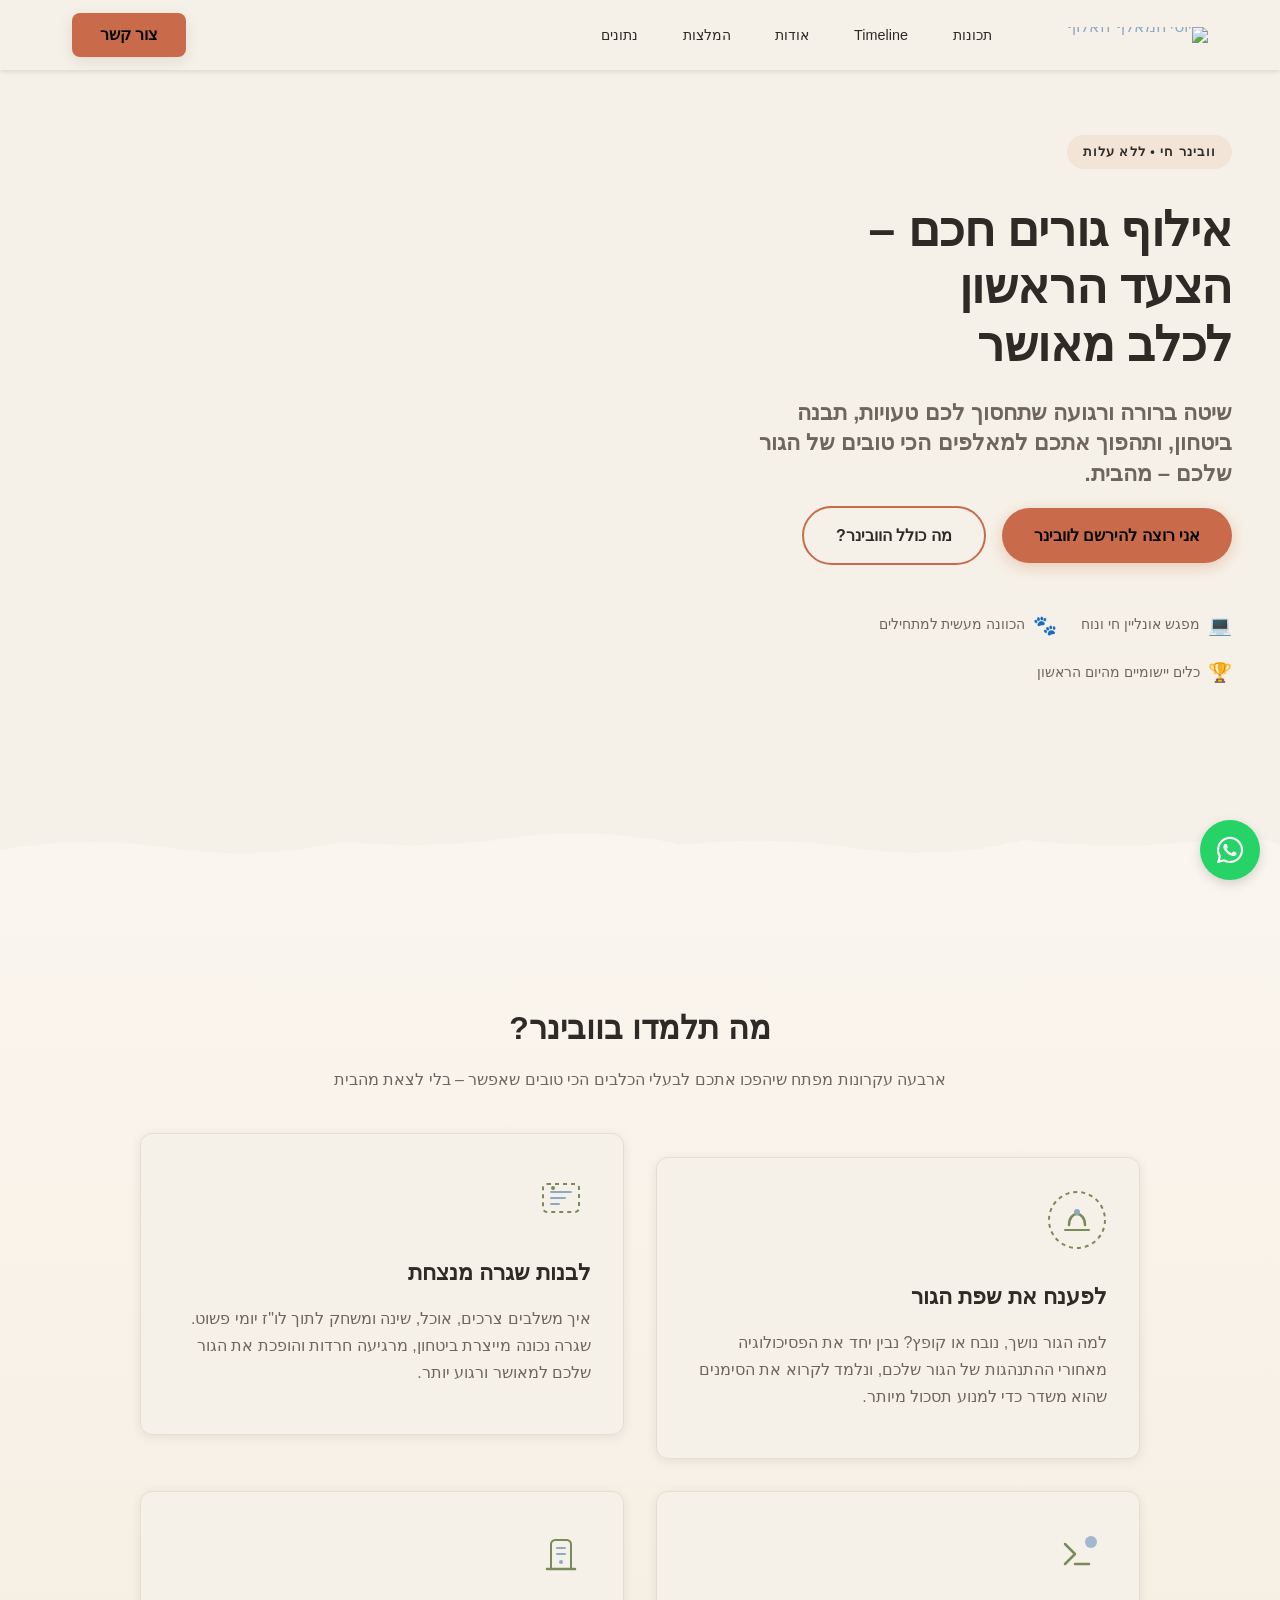
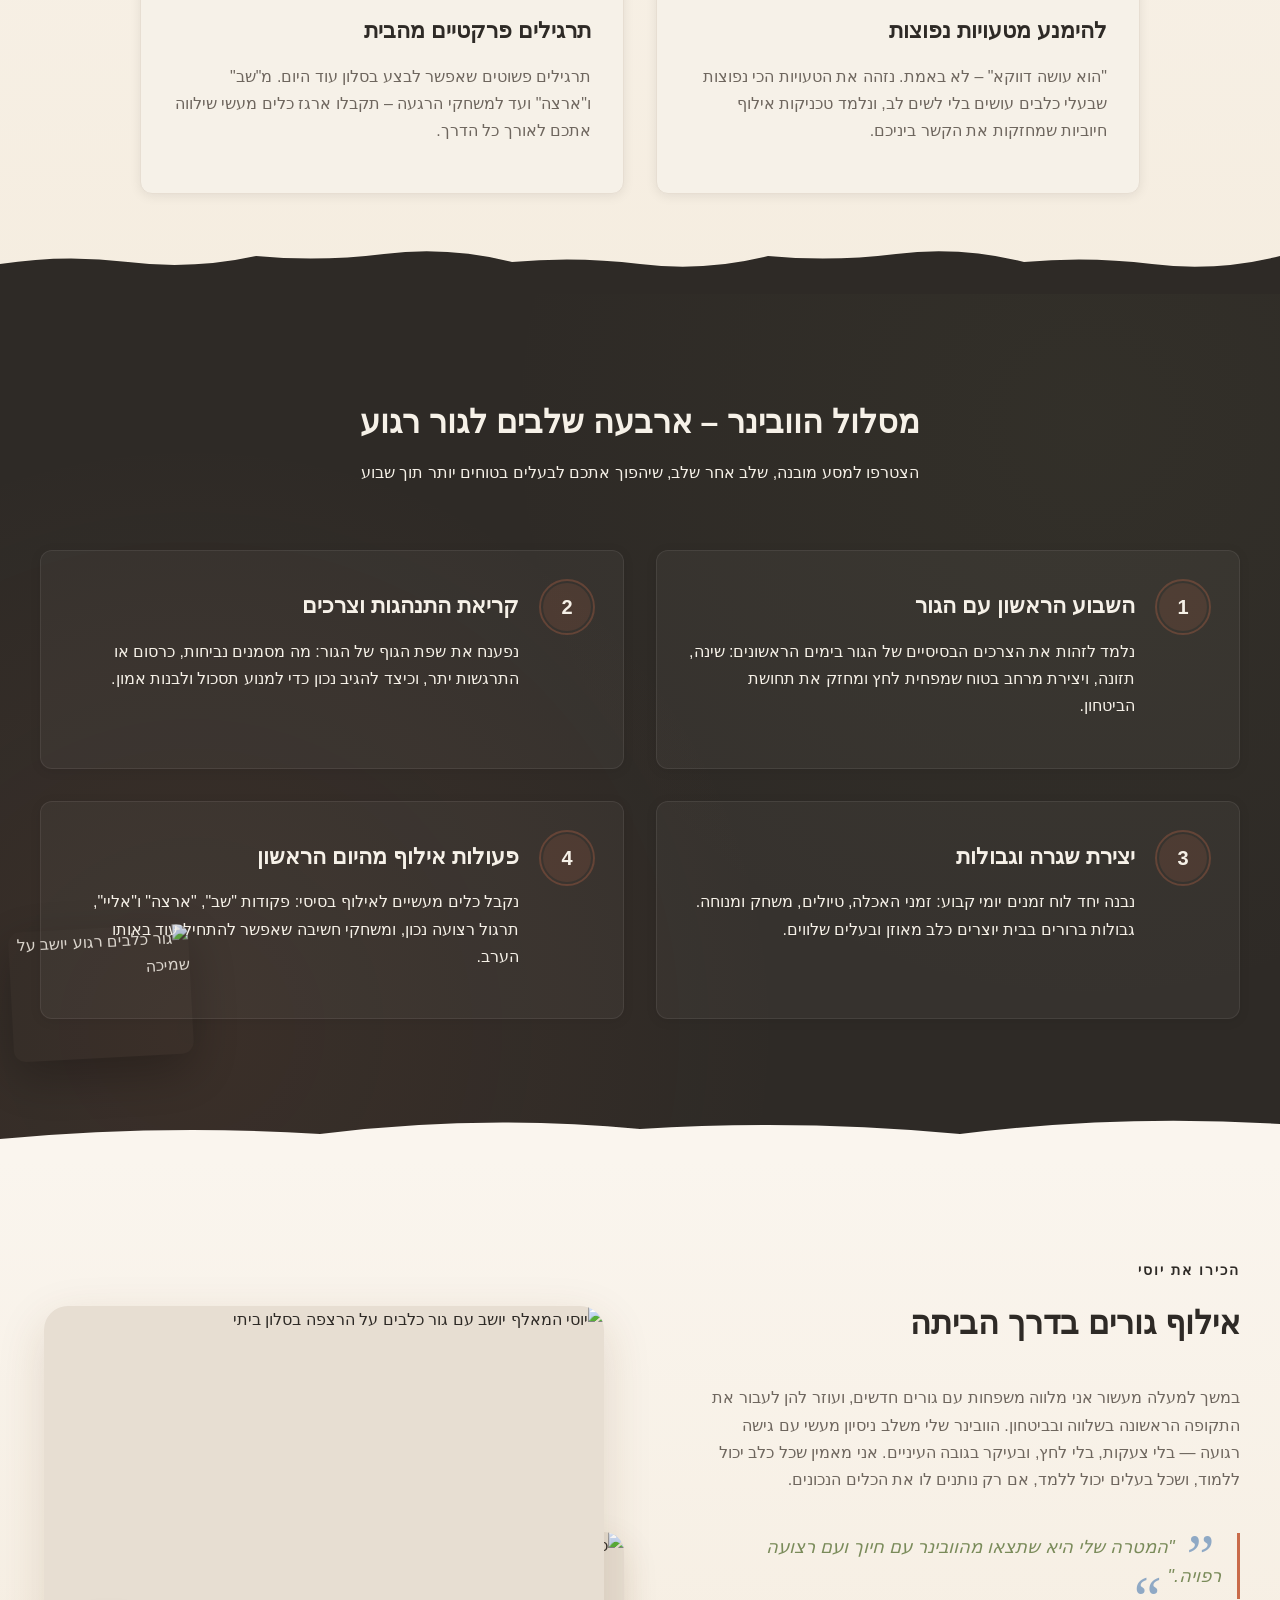
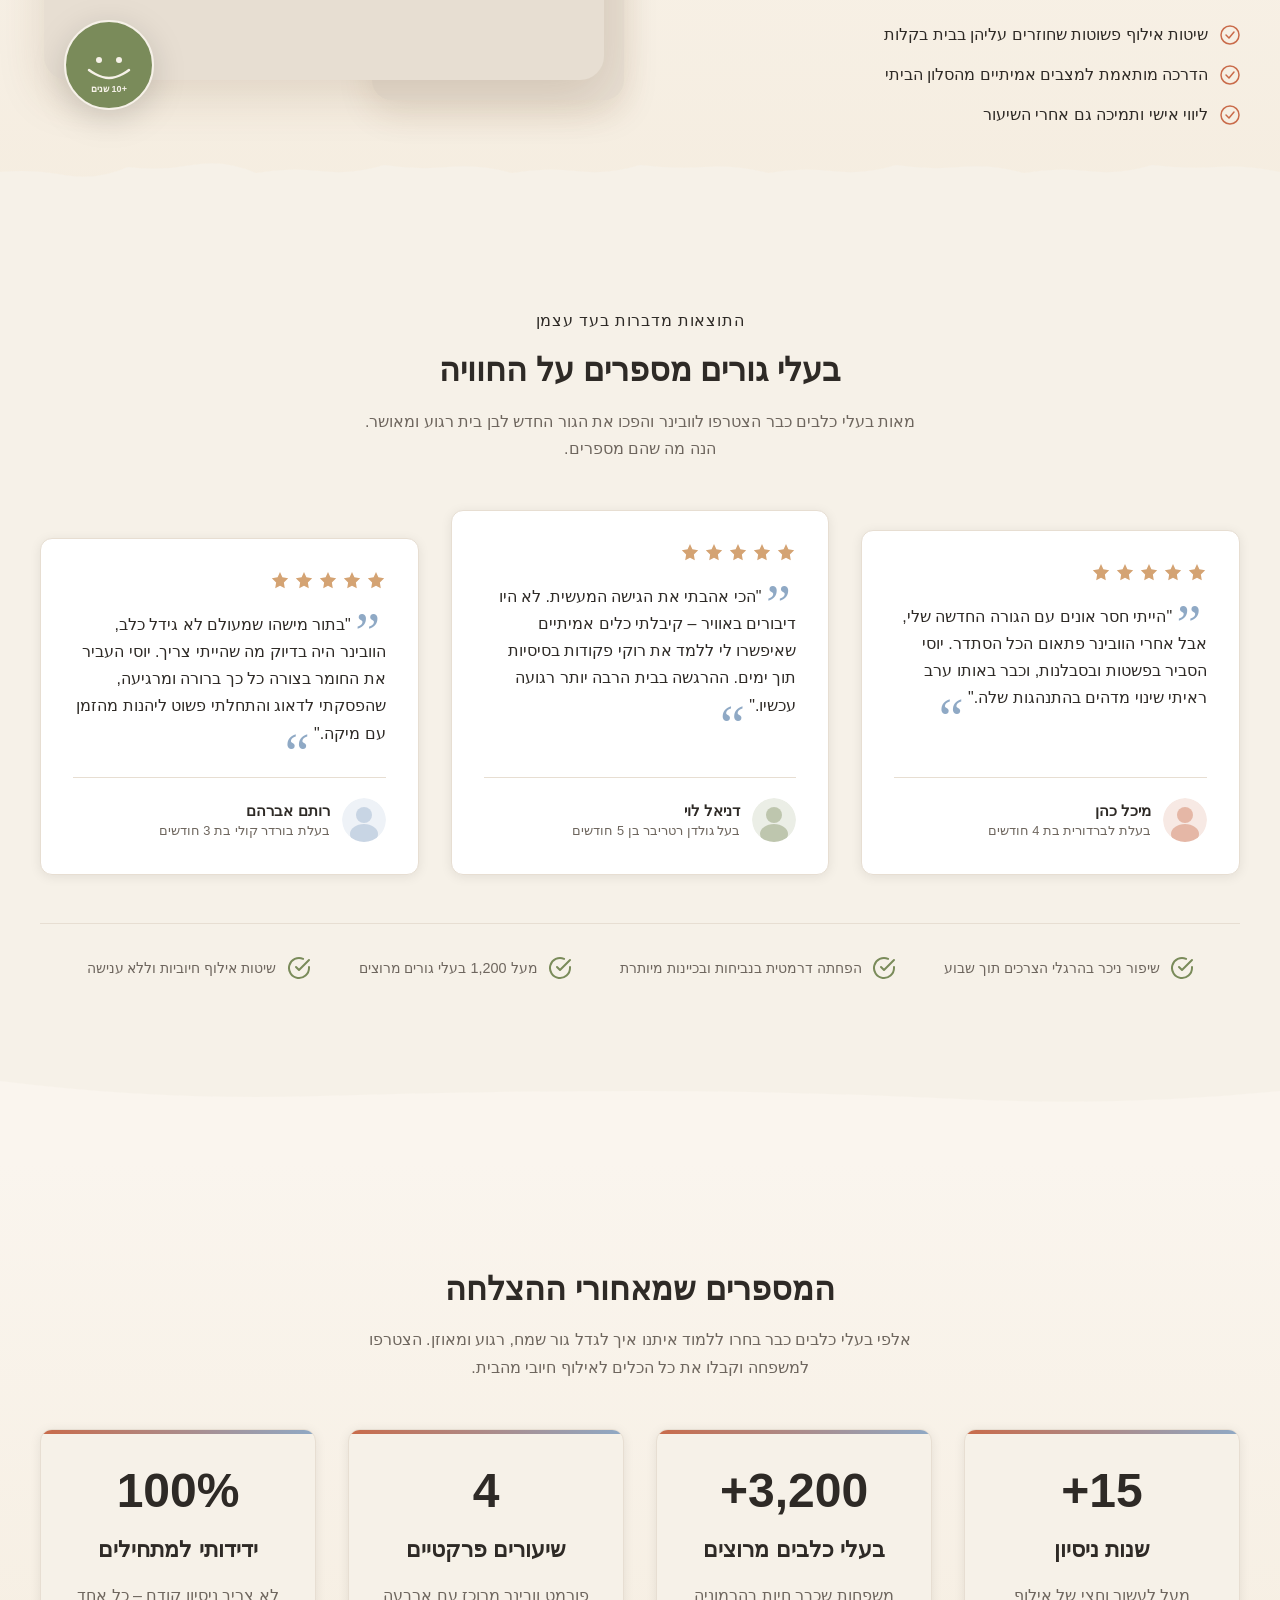
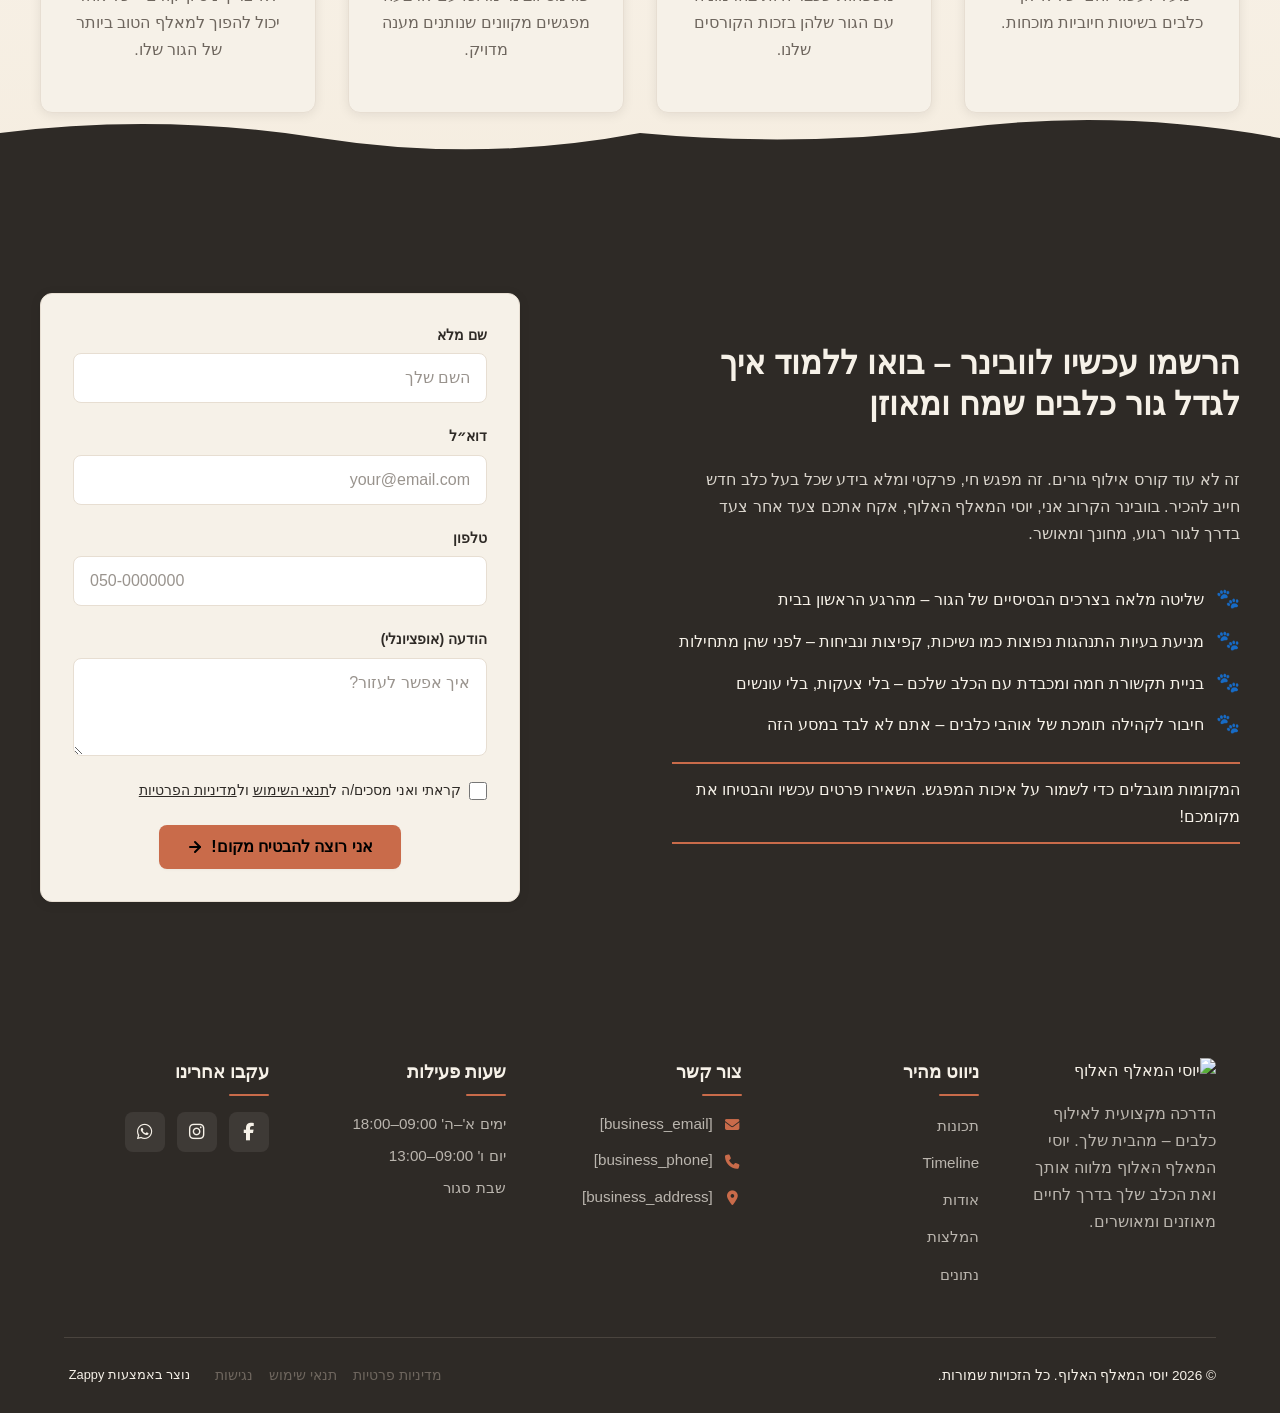
==== index.html @ 46dae502 "Initial website commit" ====
<!DOCTYPE html>
<html lang="he" dir="rtl">
<head>
    <meta charset="UTF-8">
    <meta name="viewport" content="width=device-width, initial-scale=1.0">
    <meta name="robots" content="index, follow">
    <title>אילוף גורים בשידור חי — יוסי המאלף האלוף</title>
    <meta name="description" content="הצטרפו לוובינר אילוף גורים מקוון עם יוסי המאלף האלוף ולמדו שיטות אילוף מעשיות, פתרונות להתנהגויות נפוצות ובניית תקשורת מנצחת עם הגור החדש שלכם. הירשמו עכשיו!">
    <meta name="keywords" content="אילוף גורים אונליין, קורס אילוף כלבים בשידור חי, וובינר אילוף גורים, לימוד אילוף כלבים מהבית, אילוף גורים מתחילים">
    
    <!-- Favicons -->
    <link rel="icon" type="image/x-icon" href="/assets/favicon.ico">
    <link rel="icon" type="image/png" sizes="16x16" href="/assets/favicon-16x16.png">
    <link rel="icon" type="image/png" sizes="32x32" href="/assets/favicon-32x32.png">
    <link rel="icon" type="image/png" sizes="48x48" href="/assets/favicon-48x48.png">
    <link rel="icon" type="image/png" sizes="192x192" href="/assets/favicon-192x192.png">
    <link rel="icon" type="image/png" sizes="512x512" href="/assets/favicon-512x512.png">
    <link rel="apple-touch-icon" href="/assets/apple-touch-icon.png">
    <!-- Zappy Analytics -->
<script>
(function() {
  'use strict';
  
  // Configuration
  var config = {
    websiteId: '85d614ec-9778-421d-ad8a-aecf2ba2b3a2',
    apiUrl: 'https://api.zappy5.com/api/analytics/track',
    sessionDuration: 30 * 60 * 1000, // 30 minutes
    visitorDuration: 30 * 24 * 60 * 60 * 1000, // 30 days
    trackPageViews: true,
    trackClicks: true,
    trackFormSubmissions: true
  };
  
  // Generate or retrieve persistent visitor ID (30 days)
  function getVisitorId() {
    var visitorKey = 'zappy_visitor_' + config.websiteId;
    var visitor = null;
    
    try {
      visitor = localStorage.getItem(visitorKey);
      if (visitor) {
        var visitorData = JSON.parse(visitor);
        var now = Date.now();
        
        // Check if visitor ID is still valid (30 days)
        if (now - visitorData.created < config.visitorDuration) {
          // Update last seen timestamp
          visitorData.lastSeen = now;
          localStorage.setItem(visitorKey, JSON.stringify(visitorData));
          return visitorData.id;
        }
      }
    } catch (e) {
      console.warn('Zappy Analytics: LocalStorage not available');
    }
    
    // Generate new visitor ID
    var newVisitorId = 'zv_' + Date.now() + '_' + Math.random().toString(36).substr(2, 9);
    
    try {
      localStorage.setItem(visitorKey, JSON.stringify({
        id: newVisitorId,
        created: Date.now(),
        lastSeen: Date.now()
      }));
    } catch (e) {
      // Continue without local storage
    }
    
    return newVisitorId;
  }
  
  // Generate or retrieve session ID (30 minutes)
  function getSessionId() {
    var sessionKey = 'zappy_session_' + config.websiteId;
    var session = null;
    
    try {
      session = sessionStorage.getItem(sessionKey);
      if (session) {
        var sessionData = JSON.parse(session);
        var now = Date.now();
        
        // Check if session is still valid
        if (now - sessionData.timestamp < config.sessionDuration) {
          // Update timestamp
          sessionData.timestamp = now;
          sessionStorage.setItem(sessionKey, JSON.stringify(sessionData));
          return sessionData.id;
        }
      }
    } catch (e) {
      console.warn('Zappy Analytics: SessionStorage not available');
    }
    
    // Generate new session ID
    var newSessionId = 'zs_' + Date.now() + '_' + Math.random().toString(36).substr(2, 9);
    
    try {
      sessionStorage.setItem(sessionKey, JSON.stringify({
        id: newSessionId,
        timestamp: Date.now()
      }));
    } catch (e) {
      // Continue without session storage
    }
    
    return newSessionId;
  }
  
  var visitorId = getVisitorId();
  var sessionId = getSessionId();
  
  // Track an event
  function trackEvent(eventType, data) {
    data = data || {};
    
    var eventData = {
      website_id: config.websiteId,
      event_type: eventType,
      page_path: window.location.pathname,
      referrer: document.referrer || 'direct',
      visitor_id: visitorId,
      session_id: sessionId,
      metadata: data
    };
    
    // Use sendBeacon if available (better for page unload events)
    if (navigator.sendBeacon) {
      var blob = new Blob([JSON.stringify(eventData)], { type: 'application/json' });
      navigator.sendBeacon(config.apiUrl, blob);
    } else {
      // Fallback to fetch
      fetch(config.apiUrl, {
        method: 'POST',
        headers: {
          'Content-Type': 'application/json'
        },
        body: JSON.stringify(eventData),
        keepalive: true
      }).catch(function(error) {
        console.warn('Zappy Analytics: Failed to track event', error);
      });
    }
  }
  
  // Track page view
  if (config.trackPageViews) {
    trackEvent('pageview', {
      title: document.title,
      url: window.location.href
    });
  }
  
  // Track clicks on important elements
  if (config.trackClicks) {
    document.addEventListener('click', function(e) {
      var target = e.target;
      
      // Track button clicks (counted as actions)
      if (target.tagName === 'BUTTON' || target.closest('button')) {
        var button = target.tagName === 'BUTTON' ? target : target.closest('button');
        var clickMeta = {
          element: 'button',
          text: button.textContent.trim().substring(0, 100),
          id: button.id || null,
          class: button.className || null
        };
        
        trackEvent('click', clickMeta);
      }
      
      // Track link clicks (navigation - not counted as actions)
      else if (target.tagName === 'A' || target.closest('a')) {
        var link = target.tagName === 'A' ? target : target.closest('a');
        var navMeta = {
          element: 'link',
          text: link.textContent.trim().substring(0, 100),
          href: link.href,
          external: link.hostname !== window.location.hostname
        };
        
        trackEvent('navigation', navMeta);
      }
    }, true);
  }
  
  
  // Track form submissions
  if (config.trackFormSubmissions) {
    document.addEventListener('submit', function(e) {
      var form = e.target;
      
      trackEvent('form_submit', {
        form_id: form.id || null,
        form_name: form.name || null,
        form_action: form.action || null,
        form_method: form.method || 'GET'
      });
    }, true);
  }
  
  // Track time on page (send on page unload)
  var pageLoadTime = Date.now();
  
  window.addEventListener('beforeunload', function() {
    var timeOnPage = Math.floor((Date.now() - pageLoadTime) / 1000); // in seconds
    
    trackEvent('page_unload', {
      time_on_page: timeOnPage,
      page_path: window.location.pathname
    });
  });
  
  // Expose tracking function globally for custom events
  window.zappyAnalytics = {
    track: trackEvent,
    getVisitorId: function() { return visitorId; },
    getSessionId: function() { return sessionId; }
  };
  
})();
</script>
<!-- End Zappy Analytics -->
    <meta property="og:title" content="אילוף גורים בשידור חי — יוסי המאלף האלוף">
    <meta property="og:description" content="הצטרפו לוובינר אילוף גורים מקוון עם יוסי המאלף האלוף ולמדו שיטות אילוף מעשיות, פתרונות להתנהגויות נפוצות ובניית תקשורת מנצחת עם הגור החדש שלכם. הירשמו עכשיו!">
    <meta name="twitter:card" content="summary_large_image">
    <meta name="twitter:title" content="אילוף גורים בשידור חי — יוסי המאלף האלוף">
    <meta name="twitter:description" content="הצטרפו לוובינר אילוף גורים מקוון עם יוסי המאלף האלוף ולמדו שיטות אילוף מעשיות, פתרונות להתנהגויות נפוצות ובניית תקשורת מנצחת עם הגור החדש שלכם. הירשמו עכשיו!">
    <meta property="og:type" content="website">
  <meta property="og:locale" content="he_IL">
  
  
  
  
  
  <link rel="stylesheet" href="https://cdnjs.cloudflare.com/ajax/libs/font-awesome/6.4.0/css/all.min.css">
  <style>
    .skip-link { position: absolute; top: 0; left: 0; transform: translateY(-200%); padding: 12px 18px; background: var(--bg-dark, #1a1a1a); color: var(--text-light, #fff); font-weight: 600; border-radius: 0 0 8px 0; z-index: 10000; }
    .skip-link:focus { transform: none; outline: 2px solid var(--ring, #fff); outline-offset: 2px; }
    :focus-visible { outline: 2px solid var(--ring, currentColor); outline-offset: 3px; }
  </style>


  
    <!-- Favicons -->
    <link rel="icon" type="image/x-icon" href="/assets/favicon.ico">
    <link rel="icon" type="image/png" sizes="16x16" href="/assets/favicon-16x16.png">
    <link rel="icon" type="image/png" sizes="32x32" href="/assets/favicon-32x32.png">
    <link rel="icon" type="image/png" sizes="48x48" href="/assets/favicon-48x48.png">
    <link rel="icon" type="image/png" sizes="192x192" href="/assets/favicon-192x192.png">
    <link rel="icon" type="image/png" sizes="512x512" href="/assets/favicon-512x512.png">
    <link rel="apple-touch-icon" href="/assets/apple-touch-icon.png">
    <!-- Cookie Consent -->
    <link rel="stylesheet" href="https://cdn.jsdelivr.net/npm/vanilla-cookieconsent@3/dist/cookieconsent.css">
    <script src="https://cdn.jsdelivr.net/npm/vanilla-cookieconsent@3/dist/cookieconsent.umd.js"></script>
    <!-- Mickidum Accessibility Toolbar -->
    <script src="https://cdn.jsdelivr.net/gh/mickidum/acc_toolbar/acctoolbar/acctoolbar.min.js"></script>
    <link rel="stylesheet" href="/styles.css">
    <script>window.ZAPPY_WEBSITE_ID = "85d614ec-9778-421d-ad8a-aecf2ba2b3a2"; window.ZAPPY_API_BASE = "https://api.zappy5.com";</script>

    <style id="zappy-dropdown-submenu-styles">
      /* ========== DESKTOP DROPDOWN SUBMENU STYLES ========== */
      /* Base styles for dropdown submenus - parent must be positioned */
      .nav-menu li:has(.sub-menu), nav li:has(.sub-menu), .navbar li:has(.sub-menu), #navMenu li:has(.sub-menu) { position: relative; }
      /* Submenu base - hidden by default */
      .nav-menu .sub-menu, nav .sub-menu, .navbar .sub-menu, #navMenu .sub-menu { display: block !important; position: absolute !important; top: 100%; left: 0; min-width: 220px; background: white; border-radius: 8px; box-shadow: 0 8px 25px rgba(0,0,0,0.15); padding: 8px 0; opacity: 0; visibility: hidden; transform: translateY(10px); transition: all 0.3s ease; z-index: 1000; list-style: none; pointer-events: none; }
      /* CRITICAL: Desktop hover styles to show dropdown */
      .nav-menu li:hover > .sub-menu, nav li:hover > .sub-menu, .navbar li:hover > .sub-menu, #navMenu li:hover > .sub-menu { opacity: 1 !important; visibility: visible !important; transform: translateY(0) !important; pointer-events: auto !important; }
      /* Submenu item styling */
      .sub-menu li { list-style: none; margin: 0; padding: 0; }
      .sub-menu a { display: block !important; padding: 10px 16px !important; color: var(--text-dark, #333) !important; font-weight: 500; text-decoration: none; white-space: nowrap; transition: background-color 0.2s; }
      .sub-menu .zappy-nav-child > a { padding-left: 28px !important; font-size: 0.9em !important; opacity: 0.85 !important; }
      [dir="rtl"] .sub-menu .zappy-nav-child > a, html[lang="he"] .sub-menu .zappy-nav-child > a, html[lang="ar"] .sub-menu .zappy-nav-child > a { padding-left: 10px !important; padding-right: 28px !important; }
      .sub-menu .zappy-nav-parent > a { font-weight: 600 !important; }
      .sub-menu a:hover { background-color: #f5f5f5; }
      /* RTL (Hebrew/Arabic) dropdown positioning */
      [dir="rtl"] .nav-menu .sub-menu, [dir="rtl"] nav .sub-menu, [dir="rtl"] .navbar .sub-menu, html[lang="he"] .nav-menu .sub-menu, html[lang="he"] nav .sub-menu, html[lang="he"] .navbar .sub-menu, html[lang="ar"] .nav-menu .sub-menu, html[lang="ar"] nav .sub-menu, html[lang="ar"] .navbar .sub-menu { left: auto !important; right: 0 !important; }
      /* Hide empty dropdown menus (exclude catalog sub-menus that use <a> children instead of <li>) */
      .sub-menu:empty, .sub-menu:not(:has(li:not(.zappy-hidden-menu-item))):not(:has(> a)), .sub-menu:not(:has(li)):not(:has(> a)) { display: none !important; opacity: 0 !important; visibility: hidden !important; pointer-events: none !important; }
      /* Desktop: show submenu on Menu Group hover */
      li:has(.menu-group-title):hover > .sub-menu { opacity: 1 !important; visibility: visible !important; transform: translateY(0) !important; pointer-events: auto !important; }
      /* Menu Group title styling */
      .nav-menu > li > .menu-group-title, #navMenu > li > .menu-group-title { display: inline-block; padding: 0.5rem 1rem; cursor: default; user-select: none; }
      
      /* ========== MOBILE SUBMENU STYLES ========== */
      @media (max-width: 768px) {
        .nav-menu .sub-menu, nav .sub-menu, .navbar .sub-menu, #navMenu .sub-menu { position: static !important; transform: none !important; box-shadow: none !important; background: transparent !important; max-height: 0; overflow: hidden; opacity: 0; visibility: hidden; transition: max-height 0.3s ease, opacity 0.3s ease; padding: 0 !important; border-radius: 0 !important; }
        .navbar .sub-menu.mobile-expanded, .nav-menu .sub-menu.mobile-expanded, #navMenu .sub-menu.mobile-expanded { max-height: none !important; overflow-y: visible !important; opacity: 1 !important; visibility: visible !important; padding: 8px 0 8px 16px !important; }
        [dir="rtl"] .sub-menu.mobile-expanded, html[lang="he"] .sub-menu.mobile-expanded { padding: 8px 16px 8px 0 !important; }
        /* Disable hover behavior on mobile */
        .nav-menu li:hover > .sub-menu, nav li:hover > .sub-menu, .navbar li:hover > .sub-menu, #navMenu li:hover > .sub-menu { opacity: 0; visibility: hidden; pointer-events: none; }
        .nav-menu li > .sub-menu.mobile-expanded, nav li > .sub-menu.mobile-expanded, .navbar li > .sub-menu.mobile-expanded, #navMenu li > .sub-menu.mobile-expanded { opacity: 1 !important; visibility: visible !important; pointer-events: auto !important; }
        .nav-menu li:has(.sub-menu), nav li:has(.sub-menu), .navbar li:has(.sub-menu), #navMenu li:has(.sub-menu) { display: flex !important; flex-wrap: wrap !important; align-items: center !important; position: relative !important; min-height: 44px !important; }
        .nav-menu li:has(.sub-menu) > a, nav li:has(.sub-menu) > a, .navbar li:has(.sub-menu) > a, #navMenu li:has(.sub-menu) > a { flex: 1 !important; min-width: 0 !important; }
        .nav-menu li:has(.sub-menu) > .menu-group-title, nav li:has(.sub-menu) > .menu-group-title, .navbar li:has(.sub-menu) > .menu-group-title, #navMenu li:has(.sub-menu) > .menu-group-title { flex: 1 !important; min-width: 0 !important; padding: 0 !important; line-height: inherit !important; }
        .nav-menu li:has(.sub-menu) > .sub-menu, nav li:has(.sub-menu) > .sub-menu, .navbar li:has(.sub-menu) > .sub-menu, #navMenu li:has(.sub-menu) > .sub-menu { flex-basis: 100% !important; width: 100% !important; }
        .nav-menu li:has(.sub-menu) > a [class*="chevron"], .nav-menu li:has(.sub-menu) > a [class*="arrow"], .nav-menu li:has(.sub-menu) > a .fa-chevron-down, .nav-menu li:has(.sub-menu) > a .fa-angle-down, nav li:has(.sub-menu) > a [class*="chevron"], nav li:has(.sub-menu) > a [class*="arrow"], #navMenu li:has(.sub-menu) > a [class*="chevron"], #navMenu li:has(.sub-menu) > a [class*="arrow"] { display: none !important; visibility: hidden !important; }
        .mobile-submenu-toggle { display: flex !important; align-items: center !important; justify-content: center !important; width: 44px !important; height: auto !important; background: transparent !important; border: none !important; cursor: pointer !important; color: var(--text-dark) !important; position: static !important; flex-shrink: 0 !important; align-self: stretch !important; z-index: 2 !important; padding: 0 !important; margin: 0 !important; }
        .mobile-submenu-toggle::after { content: '' !important; width: 0 !important; height: 0 !important; border-left: 6px solid transparent !important; border-right: 6px solid transparent !important; border-top: 7px solid currentColor !important; transition: transform 0.3s ease !important; }
        .mobile-submenu-toggle.expanded::after { transform: rotate(180deg) !important; }
        .sub-menu a { padding: 10px 0 !important; display: block !important; color: var(--text-dark) !important; white-space: normal !important; }
        .sub-menu .zappy-nav-child > a { padding-left: 28px !important; font-size: 0.9em !important; opacity: 0.85 !important; }
        [dir="rtl"] .sub-menu .zappy-nav-child > a, html[lang="he"] .sub-menu .zappy-nav-child > a, html[lang="ar"] .sub-menu .zappy-nav-child > a { padding-left: 0 !important; padding-right: 28px !important; }
        .sub-menu .zappy-nav-parent > a { font-weight: 600 !important; }
        .nav-menu.active, #navMenu.active { max-width: 100vw !important; overflow-x: hidden !important; box-sizing: border-box !important; }
        .navbar .sub-menu li a, nav.navbar .sub-menu li a, .zappy-products-dropdown .sub-menu a { color: var(--text-dark) !important; }
      }
      @media (min-width: 769px) { .mobile-submenu-toggle { display: none !important; } }
    </style>

    <style id="zappy-widget-visibility">
      html[dir="rtl"] .whatsapp-float { right: 20px !important; left: auto !important; }
      html[dir="ltr"] .whatsapp-float, html:not([dir]) .whatsapp-float { left: 20px !important; right: auto !important; }
      html[dir="rtl"] #mic-access-tool-general-button, html[dir="rtl"] .mic-access-tool-general-button,
      html[dir="rtl"] #mic-init-access-tool .mic-access-tool-general-button,
      html[dir="rtl"] #mic-init-access-tool #mic-access-tool-general-button,
      html[dir="rtl"] ._access-icon { left: 20px !important; right: auto !important; }
      html[dir="ltr"] #mic-access-tool-general-button, html[dir="ltr"] .mic-access-tool-general-button,
      html[dir="ltr"] #mic-init-access-tool .mic-access-tool-general-button,
      html[dir="ltr"] #mic-init-access-tool #mic-access-tool-general-button,
      html[dir="ltr"] ._access-icon,
      html:not([dir]) #mic-access-tool-general-button, html:not([dir]) .mic-access-tool-general-button,
      html:not([dir]) #mic-init-access-tool .mic-access-tool-general-button,
      html:not([dir]) #mic-init-access-tool #mic-access-tool-general-button,
      html:not([dir]) ._access-icon { right: 20px !important; left: auto !important; }
      @media (max-width: 768px) { .whatsapp-float { display: flex !important; } }
      @media (min-width: 769px) { .whatsapp-float { display: flex !important; } }
      @media (max-width: 768px) {
        #mic-access-tool-general-button, .mic-access-tool-general-button,
        #mic-init-access-tool .mic-access-tool-general-button, #mic-init-access-tool #mic-access-tool-general-button,
        ._access-icon { display: flex !important; visibility: visible !important; opacity: 1 !important; pointer-events: auto !important; }
        #mic-access-tool-box.opened-mic-access-tool, .mic-access-tool-box.opened-mic-access-tool,
        #mic-init-access-tool #mic-access-tool-box.opened-mic-access-tool {
          visibility: visible !important; opacity: 1 !important; pointer-events: auto !important;
        }
      }
      @media (min-width: 769px) {
        #mic-access-tool-general-button, .mic-access-tool-general-button,
        #mic-init-access-tool .mic-access-tool-general-button, #mic-init-access-tool #mic-access-tool-general-button,
        ._access-icon { display: flex !important; visibility: visible !important; opacity: 1 !important; pointer-events: auto !important; }
        #mic-access-tool-box.opened-mic-access-tool, .mic-access-tool-box.opened-mic-access-tool,
        #mic-init-access-tool #mic-access-tool-box.opened-mic-access-tool {
          visibility: visible !important; opacity: 1 !important; pointer-events: auto !important;
        }
      }
    </style>
</head>
<body>
<a class="skip-link" href="#main">דלג לתוכן הראשי</a>
  <nav class="navbar" dir="rtl">
  <button class="mobile-toggle" id="mobileToggle" aria-label="Menu">
    <svg class="hamburger-icon" width="24" height="24" viewBox="0 0 24 24" fill="none">
      <path d="M3 12h18M3 6h18M3 18h18" stroke="currentColor" stroke-width="2" stroke-linecap="round"/>
    </svg>
    <svg class="close-icon" width="24" height="24" viewBox="0 0 24 24" fill="none" style="display: none;">
      <path d="M18 6L6 18M6 6l12 12" stroke="currentColor" stroke-width="2" stroke-linecap="round"/>
    </svg>
  </button>
  
  <button class="phone-header-btn" data-phone="[business_phone]" aria-label="Call">
    <svg width="20" height="20" viewBox="0 0 24 24" fill="currentColor">
      <path d="M22 16.92v3a2 2 0 0 1-2.18 2 19.79 19.79 0 0 1-8.63-3.07 19.5 19.5 0 0 1-6-6 19.79 19.79 0 0 1-3.07-8.67A2 2 0 0 1 4.11 2h3a2 2 0 0 1 2 1.72 12.84 12.84 0 0 0 .7 2.81 2 2 0 0 1-.45 2.11L8.09 9.91a16 16 0 0 0 6 6l1.27-1.27a2 2 0 0 1 2.11-.45 12.84 12.84 0 0 0 2.81.7A2 2 0 0 1 22 16.92z"/>
    </svg>
  </button>

  <div class="nav-container">
    <div class="nav-right-group"><div class="nav-brand">
      <a href="/" class="logo-link"><img class="logo" src="/assets/site-----image-1.webp" alt="יוסי המאלף האלוף"></a>
    </div><ul class="nav-menu" id="navMenu"><li><a href="#features">תכונות</a></li><li><a href="#timeline">Timeline</a></li><li><a href="#about">אודות</a></li><li><a href="#testimonials">המלצות</a></li><li><a href="#stats">נתונים</a></li><li class="mobile-contact-link nav-cta-mobile-item"><a href="#contact" class="nav-cta-btn">צור קשר</a></li></ul></div>
    
    
    
    <div class="nav-cta-container">
      <a href="#contact" class="nav-cta-btn">צור קשר</a>
    </div>
  </div>
</nav>
<script>

// Navbar Mobile Menu Toggle and Contrast Fix
(function() {
  // Use 'load' event instead of 'DOMContentLoaded' to ensure we run AFTER all other scripts
  window.addEventListener('load', function() {
    
    // FIX MOBILE BUTTON CONTRAST
    // Detect navbar background color and apply contrasting color to mobile buttons
    const navbar = document.querySelector('.navbar, nav, header');
    if (!navbar) {
      console.log('[Navbar] Navbar element not found');
      return;
    }
    
    // DECLARE VARIABLES EARLY to avoid Temporal Dead Zone errors
    // These are used in multiple places below
    let mobileToggle = document.getElementById('mobileToggle') ||
                       document.querySelector('.mobile-toggle') ||
                       document.querySelector('.hamburger') ||
                       document.querySelector('.hamburger-menu') ||
                       document.querySelector('.menu-toggle') ||
                       document.querySelector('.burger-menu') ||
                       document.querySelector('[aria-label="Menu"]') ||
                       document.querySelector('[aria-label="תפריט"]');
    
    const phoneBtn = document.querySelector('.phone-header-btn');
    
    const computedStyle = window.getComputedStyle(navbar);
    let bgColor = computedStyle.backgroundColor;
    
    console.log('[Navbar] Initial navbar background:', bgColor);
    
    // Check if background is transparent or rgba with 0 alpha
    const isTransparent = bgColor === 'transparent' || 
                         bgColor === 'rgba(0, 0, 0, 0)' ||
                         (bgColor.startsWith('rgba') && bgColor.includes(', 0)'));
    
    if (isTransparent) {
      // Check for background-image or gradient
      const bgImage = computedStyle.backgroundImage;
      if (bgImage && bgImage !== 'none') {
        console.log('[Navbar] Navbar has background image/gradient, using dark text');
        bgColor = 'rgb(240, 240, 240)'; // Assume light background
      } else {
        // Transparent navbar - check body background
        const bodyBg = window.getComputedStyle(document.body).backgroundColor;
        console.log('[Navbar] Navbar transparent, using body background:', bodyBg);
        bgColor = bodyBg;
      }
    }
    
    // Calculate luminance to determine if background is light or dark
    const rgb = bgColor.match(/\d+/g);
    if (rgb && rgb.length >= 3) {
      const r = parseInt(rgb[0]);
      const g = parseInt(rgb[1]);
      const b = parseInt(rgb[2]);
      const luminance = (0.299 * r + 0.587 * g + 0.114 * b) / 255;
      
      // Mobile button colors are set by Claude's AI-generated CSS (same as .nav-menu a)
      // No dynamic color overrides needed - colors come from the generated navbar CSS
      console.log('[Navbar] Mobile button colors preserved from Claude CSS (luminance:', luminance.toFixed(2) + ')');
      
      // FIX ICON SIZES - Ensure SVGs are properly sized and visible
      // INJECT CRITICAL CSS TO OVERRIDE ANY CONFLICTING RULES
      const criticalCSS = document.createElement('style');
      criticalCSS.id = 'zappy-mobile-nav-fix';
      const htmlLang = document.documentElement.lang || 'en';
      const htmlDir = document.documentElement.dir || 'ltr';
      // Check both dir attribute AND lang for RTL detection
      // dir="rtl" is the most reliable indicator
      const isRTL = htmlDir === 'rtl' || htmlLang === 'he' || htmlLang === 'ar';
      
      criticalCSS.textContent = `
        /* Hide mobile buttons on desktop, show only on mobile */
        @media (min-width: 769px) {
          .mobile-toggle,
          .phone-header-btn {
            display: none !important;
          }
        }
        
        /* Show and position mobile buttons correctly on mobile */
        @media (max-width: 768px) {
          .navbar,
          nav.navbar {
            min-height: 70px !important;
          }

          .mobile-toggle,
          .phone-header-btn {
            position: absolute !important;
            top: 0 !important;
            bottom: 0 !important;
            margin-top: auto !important;
            margin-bottom: auto !important;
            transform: none !important;
            z-index: 1001 !important;
            display: flex !important;
            align-items: center !important;
            justify-content: center !important;
            width: 36px !important;
            height: 36px !important;
            border-radius: 50% !important;
            border: none !important;
            cursor: pointer !important;
            padding: 6px !important;
            background: none !important;
            color: var(--nav-text, var(--text-dark)) !important;
            touch-action: manipulation !important;
            -webkit-tap-highlight-color: transparent !important;
          }

          html[data-zappy-site-type="ecommerce"] .phone-header-btn,
          body[data-zappy-site-type="ecommerce"] .phone-header-btn,
          html[data-zappy-site-type="ecommerce"] header .phone-header-btn,
          html[data-zappy-site-type="ecommerce"] nav .phone-header-btn {
            display: none !important;
            visibility: hidden !important;
            width: 0 !important;
            height: 0 !important;
            min-width: 0 !important;
            overflow: hidden !important;
          }
          
          /* LTR positioning (default): hamburger LEFT, phone RIGHT */
          html:not([dir="rtl"]):not([lang="he"]):not([lang="ar"]) .mobile-toggle,
          html[dir="ltr"] .mobile-toggle {
            left: 12px !important;
            right: auto !important;
          }
          html:not([dir="rtl"]):not([lang="he"]):not([lang="ar"]) .phone-header-btn,
          html[dir="ltr"] .phone-header-btn {
            right: 12px !important;
            left: auto !important;
          }
          
          /* RTL positioning: hamburger RIGHT, phone LEFT */
          html[dir="rtl"] .mobile-toggle,
          html[lang="he"] .mobile-toggle,
          html[lang="ar"] .mobile-toggle {
            right: 12px !important;
            left: auto !important;
          }
          html[dir="rtl"] .phone-header-btn,
          html[lang="he"] .phone-header-btn,
          html[lang="ar"] .phone-header-btn {
            left: 12px !important;
            right: auto !important;
          }
          
          /* CRITICAL: Ensure nav-container has min-height on mobile */
          /* All children are positioned absolutely/fixed on mobile, so height:auto collapses to 0 */
          .nav-container {
            min-height: 70px !important;
            position: relative !important;
          }
          
          /* Ensure SVG icons are properly sized and inherit color */
          .mobile-toggle svg,
          .phone-header-btn svg {
            width: 24px !important;
            height: 24px !important;
            /* Don't force display - let JavaScript control hamburger/close toggle */
          }
          
          /* Reset nav-cta-container on mobile - remove desktop box-shadow/padding */
          /* that creates a visible ghost box when CTA button is hidden */
          .nav-cta-container {
            box-shadow: none !important;
            padding: 0 !important;
          }
          
          /* Hide nav-cta-container entirely on mobile when there's no lang-switcher */
          /* (only the CTA button is inside, and it's hidden on mobile) */
          .nav-cta-container:not(:has(.lang-switcher)) {
            display: none !important;
          }
          
          /* CRITICAL: Prevent hero image fade gradient from bleeding over headline text */
          /* The .image-fade-gradient has bottom: -30px (extends below parent) */
          /* On mobile stacked layout, this overlaps the h1 text below the image */
          .hero-image-column {
            overflow: hidden !important;
          }
          .image-fade-gradient {
            bottom: 0 !important;
          }
          
          /* Hide desktop language switcher on mobile - hamburger menu handles it */
          /* High specificity to override stored CSS */
          .lang-switcher,
          .nav-cta-container .lang-switcher,
          .nav-container .lang-switcher,
          .navbar .lang-switcher,
          .navbar .nav-cta-container .lang-switcher {
            display: none !important;
          }
        }
      `;
      
      // Remove existing fix if present and inject new one
      const existing = document.getElementById('zappy-mobile-nav-fix');
      if (existing) existing.remove();
      document.head.appendChild(criticalCSS);
      
      console.log('[Navbar] Critical CSS injected for mobile nav positioning');
      
      // ONLY apply inline positioning styles on mobile viewport
      // On desktop, the CSS handles hiding these buttons with display: none
      // Inline styles were breaking desktop layout by overriding CSS
      const isMobileViewport = window.innerWidth <= 768;
      
      if (mobileToggle) {
        // Icon sizing applies to all viewports for consistency
        const hamburgerIcon = mobileToggle.querySelector('.hamburger-icon');
        const closeIcon = mobileToggle.querySelector('.close-icon');
        
        if (hamburgerIcon) {
          hamburgerIcon.style.setProperty('width', '24px', 'important');
          hamburgerIcon.style.setProperty('height', '24px', 'important');
          hamburgerIcon.style.setProperty('display', 'block', 'important'); // Show hamburger by default
        }
        if (closeIcon) {
          closeIcon.style.setProperty('width', '24px', 'important');
          closeIcon.style.setProperty('height', '24px', 'important');
          closeIcon.style.setProperty('display', 'none', 'important'); // Hide close icon by default
        }
        
        // ONLY set positioning inline styles on mobile
        if (isMobileViewport) {
          mobileToggle.style.setProperty('position', 'absolute', 'important');
          mobileToggle.style.setProperty('top', '0', 'important');
          mobileToggle.style.setProperty('bottom', '0', 'important');
          mobileToggle.style.setProperty('margin-top', 'auto', 'important');
          mobileToggle.style.setProperty('margin-bottom', 'auto', 'important');
          mobileToggle.style.setProperty('transform', 'none', 'important');
          mobileToggle.style.setProperty('z-index', '1001', 'important');
          
          // Clear any inline left/right so CSS can take over based on html[dir]
          mobileToggle.style.removeProperty('left');
          mobileToggle.style.removeProperty('right');
          
          console.log('[Navbar] Mobile toggle positioning applied (mobile viewport)');
        } else {
          // On desktop, clear any positioning styles to let CSS handle it
          mobileToggle.style.removeProperty('position');
          mobileToggle.style.removeProperty('top');
          mobileToggle.style.removeProperty('transform');
          mobileToggle.style.removeProperty('z-index');
          mobileToggle.style.removeProperty('left');
          mobileToggle.style.removeProperty('right');
          console.log('[Navbar] Desktop viewport - cleared mobile toggle inline positioning');
        }
      }
      
      if (phoneBtn) {
        // Icon sizing applies to all viewports
        const phoneIcon = phoneBtn.querySelector('svg');
        if (phoneIcon) {
          phoneIcon.style.width = '24px';
          phoneIcon.style.height = '24px';
          phoneIcon.setAttribute('width', '24');
          phoneIcon.setAttribute('height', '24');
        }
        
        // ONLY set positioning inline styles on mobile
        if (isMobileViewport) {
          phoneBtn.style.setProperty('position', 'absolute', 'important');
          phoneBtn.style.setProperty('top', '0', 'important');
          phoneBtn.style.setProperty('bottom', '0', 'important');
          phoneBtn.style.setProperty('margin-top', 'auto', 'important');
          phoneBtn.style.setProperty('margin-bottom', 'auto', 'important');
          phoneBtn.style.setProperty('transform', 'none', 'important');
          phoneBtn.style.setProperty('z-index', '1001', 'important');
          
          // Clear any inline left/right so CSS can take over based on html[dir]
          phoneBtn.style.removeProperty('left');
          phoneBtn.style.removeProperty('right');
          
          console.log('[Navbar] Phone button positioning applied (mobile viewport)');
        } else {
          // On desktop, clear any positioning styles to let CSS handle it
          phoneBtn.style.removeProperty('position');
          phoneBtn.style.removeProperty('top');
          phoneBtn.style.removeProperty('transform');
          phoneBtn.style.removeProperty('z-index');
          phoneBtn.style.removeProperty('left');
          phoneBtn.style.removeProperty('right');
          console.log('[Navbar] Desktop viewport - cleared phone button inline positioning');
        }
      }
    } else {
      console.log('[Navbar] Could not parse background color:', bgColor);
    }
    
    // MOBILE MENU TOGGLE
    // Re-query in case DOM changed (mobileToggle already declared at top of function)
    mobileToggle = document.getElementById('mobileToggle') ||
                   document.querySelector('.mobile-toggle') ||
                   document.querySelector('.hamburger') ||
                   document.querySelector('.hamburger-menu') ||
                   document.querySelector('.menu-toggle') ||
                   document.querySelector('.burger-menu') ||
                   document.querySelector('[aria-label="Menu"]') ||
                   document.querySelector('[aria-label="תפריט"]');
    
    // EXPANDED SEARCH: Find nav menu by ID or class
    const navMenu = document.getElementById('navMenu') ||
                  document.querySelector('.nav-menu') ||
                  document.querySelector('.nav-links') ||
                  document.querySelector('nav ul:not(.submenu)');
    
    if (!mobileToggle || !navMenu) {
      console.log('[Navbar] Mobile toggle or menu not found:', { toggle: !!mobileToggle, menu: !!navMenu });
      return;
    }
    
    // Ensure navMenu has ID for CSS targeting
    if (!navMenu.id) {
      navMenu.id = 'navMenu';
    }
    
    console.log('[Navbar] Initializing mobile menu...');
    
    // Remove any existing event listeners by cloning the button
    const newToggle = mobileToggle.cloneNode(true);
    mobileToggle.parentNode.replaceChild(newToggle, mobileToggle);
    
    // Toggle menu handler (shared by click and touchend)
    function handleToggle(e) {
      e.preventDefault();
      e.stopPropagation();
      
      const hamburgerIcon = newToggle.querySelector('.hamburger-icon');
      const closeIcon = newToggle.querySelector('.close-icon');
      const isActive = navMenu.classList.contains('active');
      
      if (isActive) {
        // Close menu
        navMenu.classList.remove('active');
        if (hamburgerIcon) hamburgerIcon.style.setProperty('display', 'block', 'important');
        if (closeIcon) closeIcon.style.setProperty('display', 'none', 'important');
        document.body.style.overflow = '';
        document.body.classList.remove('menu-open');
        console.log('[Navbar] Menu closed');
      } else {
        // Open menu
        navMenu.classList.add('active');
        if (hamburgerIcon) hamburgerIcon.style.setProperty('display', 'none', 'important');
        if (closeIcon) closeIcon.style.setProperty('display', 'block', 'important');
        document.body.style.overflow = 'hidden';
        document.body.classList.add('menu-open');
        console.log('[Navbar] Menu opened');
      }
    }
    
    // Use click for desktop/emulation and touchend as iOS Safari fallback.
    // Prevent double-fire with a timestamp guard.
    var lastToggleTime = 0;
    function guardedToggle(e) {
      var now = Date.now();
      if (now - lastToggleTime < 300) return;
      lastToggleTime = now;
      handleToggle(e);
    }
    
    newToggle.addEventListener('click', guardedToggle);
    newToggle.addEventListener('touchend', guardedToggle);

    // Close the full-screen overlay menu on Escape
    document.addEventListener('keydown', function(e) {
      if ((e.key === 'Escape' || e.key === 'Esc') && navMenu.classList.contains('active')) {
        const hamburgerIcon = newToggle.querySelector('.hamburger-icon');
        const closeIcon = newToggle.querySelector('.close-icon');
        navMenu.classList.remove('active');
        if (hamburgerIcon) hamburgerIcon.style.setProperty('display', 'block', 'important');
        if (closeIcon) closeIcon.style.setProperty('display', 'none', 'important');
        document.body.style.overflow = '';
        document.body.classList.remove('menu-open');
        console.log('[Navbar] Menu closed (Escape)');
      }
    });
    
    // Close menu when clicking nav links (but NOT dropdown toggles)
    const navLinks = navMenu.querySelectorAll('a');
    navLinks.forEach(function(link) {
      link.addEventListener('click', function() {
        // Don't close if it's a dropdown child (unless it's a real navigation link)
        if (this.getAttribute('href') === '#') return;
        
        const hamburgerIcon = newToggle.querySelector('.hamburger-icon');
        const closeIcon = newToggle.querySelector('.close-icon');
        
        navMenu.classList.remove('active');
        if (hamburgerIcon) hamburgerIcon.style.setProperty('display', 'block', 'important');
        if (closeIcon) closeIcon.style.setProperty('display', 'none', 'important');
        document.body.style.overflow = '';
        document.body.classList.remove('menu-open');
        console.log('[Navbar] Menu closed (link clicked)');
      });
    });
    
    // DROPDOWN MENU TOGGLE (for mobile and touch devices)
    var dropdownToggles = navMenu.querySelectorAll('.dropdown-toggle');
    dropdownToggles.forEach(function(toggle) {
      toggle.addEventListener('click', function(e) {
        e.preventDefault();
        e.stopPropagation();
        var parent = this.closest('.nav-dropdown');
        if (!parent) return;
        
        // Close other open dropdowns at the same level
        var siblings = parent.parentNode.querySelectorAll('.nav-dropdown.open');
        siblings.forEach(function(sib) {
          if (sib !== parent) sib.classList.remove('open');
        });
        
        parent.classList.toggle('open');
        console.log('[Navbar] Dropdown toggled:', parent.classList.contains('open') ? 'open' : 'closed');
      });
    });
    
    // Close dropdowns when clicking outside
    document.addEventListener('click', function(e) {
      if (!e.target.closest('.nav-dropdown')) {
        var openDropdowns = document.querySelectorAll('.nav-dropdown.open');
        openDropdowns.forEach(function(dd) { dd.classList.remove('open'); });
      }
    });
    
    console.log('[Navbar] Dropdown handlers initialized for ' + dropdownToggles.length + ' dropdowns');
    
    // Phone button functionality (phoneBtn already declared at top of function)
    if (phoneBtn) {
      phoneBtn.addEventListener('click', function() {
        // Get phone number from placeholder in page or use default
        const phoneLinks = document.querySelectorAll('a[href^="tel:"]');
        const phoneNumber = phoneLinks.length > 0 
          ? phoneLinks[0].getAttribute('href').replace('tel:', '')
          : '[business_phone]';
        
        window.location.href = 'tel:' + phoneNumber;
        console.log('[Navbar] Phone button clicked');
      });
    }
    
    console.log('[Navbar] Mobile menu initialized successfully');
    
    // WhatsApp button visibility is now controlled via CSS (siteSettings).
    // No JS-based desktop hiding — the button is visible on both mobile and desktop by default.
  });
})();

</script>
  
  <main id="main">
    <section data-band-index="0" id="hero" class="index-hero-section" data-layout-spec="בית-hero" data-hero-treatment="fade-bleed" style="--hero-fade-color: var(--bg-light);" data-hero-type="fullscreen-scrim">
  <img loading="eager" fetchpriority="high" class="hero-fade-img" data-hero-bg="true" data-placeholder="index-hero-image-1" data-context="A warm, cinematic close-up of a happy puppy looking up at a trainer's hand in a cozy sunlit living room. Soft natural light, neutral cream and beige tones, shallow depth of field, intimate and reassuring atmosphere for a pet training webinar landing page." width="1200" height="600" src="/assets/site-index-hero-image-1.webp" alt="גור כלבים מתוק באימון ביתי חם ונעים">
  
  <div class="hero-fade-content">
    <span class="hero-eyebrow">וובינר חי • ללא עלות</span>
    <h1 class="display-xl">אילוף גורים חכם –<br>הצעד הראשון<br>לכלב מאושר</h1>
    <h3 class="hero-subtitle">שיטה ברורה ורגועה שתחסוך לכם טעויות, תבנה ביטחון, ותהפוך אתכם למאלפים הכי טובים של הגור שלכם – מהבית.</h3>
    
    <div class="hero-cta-row">
      <a href="#contact" class="btn-primary">אני רוצה להירשם לוובינר</a>
      <a href="#contact" class="btn-secondary">מה כולל הוובינר?</a>
    </div>

    <div class="hero-reassurance">
      <div class="reassurance-item">
        <span class="reassurance-icon" aria-hidden="true">💻</span>
        <span class="reassurance-text">מפגש אונליין חי ונוח</span>
      </div>
      <div class="reassurance-item">
        <span class="reassurance-icon" aria-hidden="true">🐾</span>
        <span class="reassurance-text">הכוונה מעשית למתחילים</span>
      </div>
      <div class="reassurance-item">
        <span class="reassurance-icon" aria-hidden="true">🏆</span>
        <span class="reassurance-text">כלים יישומיים מהיום הראשון</span>
      </div>
    </div>
  </div>

  <div class="index-hero-divider-wrapper">
    <svg data-no-icon-edit="true" aria-hidden="true" viewBox="0 0 1200 80" preserveAspectRatio="none" xmlns="http://www.w3.org/2000/svg">
      <path d="M0,80 L0,30 Q80,15 160,28 T320,22 Q400,30 480,18 T640,25 Q720,15 800,28 T960,20 Q1040,30 1120,22 T1200,28 L1200,80 Z" fill="#FAF5EE"/>
    </svg>
  </div>
</section>

<section data-band-index="1" id="features" class="index-features-section" data-layout-spec="בית-features">
  <div class="index-features-section__container">
    <!-- Intro Block -->
    <div class="index-features-section__intro">
      <h2 class="index-features-section__title">מה תלמדו בוובינר?</h2>
      <p class="index-features-section__subtitle">ארבעה עקרונות מפתח שיהפכו אתכם לבעלי הכלבים הכי טובים שאפשר – בלי לצאת מהבית</p>
    </div>

    <!-- Features Grid -->
    <div class="index-features-section__grid">
      <!-- Card 1 -->
      <article class="index-features-section__card index-features-section__card--1">
        <div class="index-features-section__card-icon" aria-hidden="true">
          <svg data-element-type="icon" data-icon-type="svg" viewBox="0 0 60 60" fill="none" xmlns="http://www.w3.org/2000/svg">
            <circle cx="30" cy="30" r="28" stroke="var(--secondary)" stroke-width="2" stroke-dasharray="4 4" fill="var(--bg-light)"/>
            <path d="M22 35C22 28 26 24 30 24C34 24 38 28 38 35" stroke="var(--secondary)" stroke-width="2.5" stroke-linecap="round"/>
            <circle cx="30" cy="22" r="3" fill="var(--accent)"/>
            <path d="M18 40H42" stroke="var(--secondary)" stroke-width="2" stroke-linecap="round"/>
          </svg>
        </div>
        <h3 class="index-features-section__card-title">לפענח את שפת הגור</h3>
        <p class="index-features-section__card-text">למה הגור נושך, נובח או קופץ? נבין יחד את הפסיכולוגיה מאחורי ההתנהגות של הגור שלכם, ונלמד לקרוא את הסימנים שהוא משדר כדי למנוע תסכול מיותר.</p>
      </article>

      <!-- Card 2 (Staggered higher) -->
      <article class="index-features-section__card index-features-section__card--2">
        <div class="index-features-section__card-icon" aria-hidden="true">
          <svg data-element-type="icon" data-icon-type="svg" viewBox="0 0 60 60" fill="none" xmlns="http://www.w3.org/2000/svg">
            <rect x="12" y="18" width="36" height="28" rx="4" stroke="var(--secondary)" stroke-width="2" stroke-dasharray="4 4" fill="var(--bg-light)"/>
            <path d="M20 26H40" stroke="var(--accent)" stroke-width="2" stroke-linecap="round"/>
            <path d="M20 32H34" stroke="var(--accent)" stroke-width="2" stroke-linecap="round"/>
            <path d="M20 38H28" stroke="var(--accent)" stroke-width="2" stroke-linecap="round"/>
            <circle cx="22" cy="22" r="2" fill="var(--secondary)"/>
          </svg>
        </div>
        <h3 class="index-features-section__card-title">לבנות שגרה מנצחת</h3>
        <p class="index-features-section__card-text">איך משלבים צרכים, אוכל, שינה ומשחק לתוך לו"ז יומי פשוט. שגרה נכונה מייצרת ביטחון, מרגיעה חרדות והופכת את הגור שלכם למאושר ורגוע יותר.</p>
      </article>

      <!-- Card 3 -->
      <article class="index-features-section__card index-features-section__card--3">
        <div class="index-features-section__card-icon" aria-hidden="true">
          <svg data-element-type="icon" data-icon-type="svg" viewBox="0 0 60 60" fill="none" xmlns="http://www.w3.org/2000/svg">
            <path d="M18 20L28 30L18 40" stroke="var(--secondary)" stroke-width="2.5" stroke-linecap="round" stroke-linejoin="round"/>
            <path d="M28 40H42" stroke="var(--secondary)" stroke-width="2.5" stroke-linecap="round"/>
            <circle cx="44" cy="18" r="6" fill="var(--accent)" opacity="0.8"/>
          </svg>
        </div>
        <h3 class="index-features-section__card-title">להימנע מטעויות נפוצות</h3>
        <p class="index-features-section__card-text">"הוא עושה דווקא" – לא באמת. נזהה את הטעויות הכי נפוצות שבעלי כלבים עושים בלי לשים לב, ונלמד טכניקות אילוף חיוביות שמחזקות את הקשר ביניכם.</p>
      </article>

      <!-- Card 4 -->
      <article class="index-features-section__card index-features-section__card--4">
        <div class="index-features-section__card-icon" aria-hidden="true">
          <svg data-element-type="icon" data-icon-type="svg" viewBox="0 0 60 60" fill="none" xmlns="http://www.w3.org/2000/svg">
            <path d="M20 45V20C20 18 22 16 24 16H36C38 16 40 18 40 20V45" stroke="var(--secondary)" stroke-width="2" stroke-linecap="round"/>
            <path d="M16 45H44" stroke="var(--secondary)" stroke-width="2.5" stroke-linecap="round"/>
            <path d="M26 24H34" stroke="var(--accent)" stroke-width="2" stroke-linecap="round"/>
            <path d="M26 30H34" stroke="var(--accent)" stroke-width="2" stroke-linecap="round"/>
            <circle cx="30" cy="38" r="2" fill="var(--accent)"/>
          </svg>
        </div>
        <h3 class="index-features-section__card-title">תרגילים פרקטיים מהבית</h3>
        <p class="index-features-section__card-text">תרגילים פשוטים שאפשר לבצע בסלון עוד היום. מ"שב" ו"ארצה" ועד למשחקי הרגעה – תקבלו ארגז כלים מעשי שילווה אתכם לאורך כל הדרך.</p>
      </article>
    </div>
  </div>

  <!-- Bottom Divider: Terracotta brush-line wave -->
  <div class="index-features-section__divider-wrapper" aria-hidden="true">
    <svg data-no-icon-edit="true" aria-hidden="true" viewBox="0 0 1200 60" preserveAspectRatio="none" xmlns="http://www.w3.org/2000/svg">
      <path d="M0,60 L0,30 Q60,20 120,28 T240,22 Q300,28 360,20 T480,28 Q540,22 600,30 T720,22 Q780,28 840,20 T960,28 Q1020,22 1080,30 T1200,22 L1200,60 Z" fill="var(--bg-dark)"/>
    </svg>
  </div>
</section>

<section data-band-index="2" id="timeline" class="index-timeline-section" data-layout-spec="בית-timeline">
  <div class="index-timeline-section__container">
    <div class="index-timeline-section__header">
      <h2>מסלול הוובינר – ארבעה שלבים לגור רגוע</h2>
      <p>הצטרפו למסע מובנה, שלב אחר שלב, שיהפוך אתכם לבעלים בטוחים יותר תוך שבוע</p>
    </div>
    <div class="index-timeline-section__grid">
      <!-- Step 1 -->
      <div class="index-timeline-section__step">
        <div class="index-timeline-section__step-marker" aria-hidden="true">
          <span class="index-timeline-section__step-number">1</span>
        </div>
        <div class="index-timeline-section__step-body">
          <h3>השבוע הראשון עם הגור</h3>
          <p>נלמד לזהות את הצרכים הבסיסיים של הגור בימים הראשונים: שינה, תזונה, ויצירת מרחב בטוח שמפחית לחץ ומחזק את תחושת הביטחון.</p>
        </div>
      </div>
      <!-- Step 2 -->
      <div class="index-timeline-section__step">
        <div class="index-timeline-section__step-marker" aria-hidden="true">
          <span class="index-timeline-section__step-number">2</span>
        </div>
        <div class="index-timeline-section__step-body">
          <h3>קריאת התנהגות וצרכים</h3>
          <p>נפענח את שפת הגוף של הגור: מה מסמנים נביחות, כרסום או התרגשות יתר, וכיצד להגיב נכון כדי למנוע תסכול ולבנות אמון.</p>
        </div>
      </div>
      <!-- Step 3 -->
      <div class="index-timeline-section__step">
        <div class="index-timeline-section__step-marker" aria-hidden="true">
          <span class="index-timeline-section__step-number">3</span>
        </div>
        <div class="index-timeline-section__step-body">
          <h3>יצירת שגרה וגבולות</h3>
          <p>נבנה יחד לוח זמנים יומי קבוע: זמני האכלה, טיולים, משחק ומנוחה. גבולות ברורים בבית יוצרים כלב מאוזן ובעלים שלווים.</p>
        </div>
      </div>
      <!-- Step 4 -->
      <div class="index-timeline-section__step index-timeline-section__step--last">
        <div class="index-timeline-section__step-marker" aria-hidden="true">
          <span class="index-timeline-section__step-number">4</span>
        </div>
        <div class="index-timeline-section__step-body">
          <h3>פעולות אילוף מהיום הראשון</h3>
          <p>נקבל כלים מעשיים לאילוף בסיסי: פקודות "שב", "ארצה" ו"אליי", תרגול רצועה נכון, ומשחקי חשיבה שאפשר להתחיל עוד באותו הערב.</p>
        </div>
        <div class="index-timeline-section__step-image" aria-hidden="true">
          <img loading="lazy" decoding="async" data-placeholder="index-timeline-image-1" data-context="A warm, soft-focus close-up of a golden retriever puppy sitting calmly on a cream-colored knitted blanket, looking up with trusting eyes, gentle morning light from a nearby window, shallow depth of field, tender and reassuring mood for a pet training webinar landing page" width="600" height="400" src="/assets/site-index-timeline-image-1.webp" alt="גור כלבים רגוע יושב על שמיכה">
        </div>
      </div>
    </div>
  </div>
  <div class="index-timeline-section__divider-wrapper">
    <svg data-no-icon-edit="true" aria-hidden="true" viewBox="0 0 1200 80" preserveAspectRatio="none" xmlns="http://www.w3.org/2000/svg">
      <path d="M1200,0 L1200,80 L0,80 L0,60 Q150,45 300,55 Q450,35 600,50 Q750,40 900,55 Q1050,35 1200,45 Z" fill="#FAF5EE"/>
    </svg>
  </div>
</section>

<section data-band-index="3" id="about" class="index-about-section" data-layout-spec="בית-about">
  <div class="index-about-section__container">
    <!-- Content Column (START / Right in RTL) -->
    <div class="index-about-section__content">
      <span class="index-about-section__overline">הכירו את יוסי</span>
      <h2 class="index-about-section__title">אילוף גורים בדרך הביתה</h2>
      <p class="index-about-section__description">
        במשך למעלה מעשור אני מלווה משפחות עם גורים חדשים, ועוזר להן לעבור את התקופה הראשונה בשלווה ובביטחון.
        הוובינר שלי משלב ניסיון מעשי עם גישה רגועה — בלי צעקות, בלי לחץ, ובעיקר בגובה העיניים.
        אני מאמין שכל כלב יכול ללמוד, ושכל בעלים יכול ללמד, אם רק נותנים לו את הכלים הנכונים.
      </p>
      <blockquote class="index-about-section__quote">
        "המטרה שלי היא שתצאו מהוובינר עם חיוך ועם רצועה רפויה."
      </blockquote>
      <ul class="index-about-section__bullets">
        <li class="index-about-section__bullet-item">
          <svg class="index-about-section__bullet-icon" data-element-type="icon" data-icon-type="svg" width="20" height="20" viewBox="0 0 20 20" fill="none" xmlns="http://www.w3.org/2000/svg">
            <circle cx="10" cy="10" r="9" stroke="currentColor" stroke-width="1.5"/>
            <path d="M6 10L9 13L14 7" stroke="currentColor" stroke-width="1.5" stroke-linecap="round" stroke-linejoin="round"/>
          </svg>
          <span>שיטות אילוף פשוטות שחוזרים עליהן בבית בקלות</span>
        </li>
        <li class="index-about-section__bullet-item">
          <svg class="index-about-section__bullet-icon" data-element-type="icon" data-icon-type="svg" width="20" height="20" viewBox="0 0 20 20" fill="none" xmlns="http://www.w3.org/2000/svg">
            <circle cx="10" cy="10" r="9" stroke="currentColor" stroke-width="1.5"/>
            <path d="M6 10L9 13L14 7" stroke="currentColor" stroke-width="1.5" stroke-linecap="round" stroke-linejoin="round"/>
          </svg>
          <span>הדרכה מותאמת למצבים אמיתיים מהסלון הביתי</span>
        </li>
        <li class="index-about-section__bullet-item">
          <svg class="index-about-section__bullet-icon" data-element-type="icon" data-icon-type="svg" width="20" height="20" viewBox="0 0 20 20" fill="none" xmlns="http://www.w3.org/2000/svg">
            <circle cx="10" cy="10" r="9" stroke="currentColor" stroke-width="1.5"/>
            <path d="M6 10L9 13L14 7" stroke="currentColor" stroke-width="1.5" stroke-linecap="round" stroke-linejoin="round"/>
          </svg>
          <span>ליווי אישי ותמיכה גם אחרי השיעור</span>
        </li>
      </ul>
    </div>

    <!-- Imagery Column (END / Left in RTL) -->
    <div class="index-about-section__imagery">
      <div class="index-about-section__image-wrapper">
        <img loading="lazy" decoding="async" data-placeholder="index-about-image-1" data-context="A warm, candid photo of a dog trainer sitting on a living room floor with a golden retriever puppy, both looking relaxed and connected, soft natural window light, editorial style" width="600" height="400" src="/assets/site-index-about-image-1.webp" alt="יוסי המאלף יושב עם גור כלבים על הרצפה בסלון ביתי" class="index-about-section__main-image">
        <!-- Decorative backplate tile -->
        <div class="index-about-section__tile">
          <img loading="lazy" decoding="async" data-placeholder="index-about-image-2" data-context="A close-up texture shot of a puppy paw resting gently on a human hand, soft focus, warm beige and cream tones, editorial detail" width="300" height="200" src="/assets/site-index-about-image-2.webp" alt="כף רגל של גור מונחת על יד אדם" class="index-about-section__tile-image">
        </div>
        <!-- Experience Badge -->
        <div class="index-about-section__badge" aria-hidden="true">
          <svg width="90" height="90" viewBox="0 0 90 90" fill="none" xmlns="http://www.w3.org/2000/svg">
            <circle cx="45" cy="45" r="44" fill="var(--secondary)" stroke="var(--bg-light)" stroke-width="2"/>
            <path d="M25 50C25 50 35 58 45 58C55 58 65 50 65 50" stroke="var(--bg-light)" stroke-width="2.5" stroke-linecap="round"/>
            <circle cx="35" cy="40" r="3" fill="var(--bg-light)"/>
            <circle cx="55" cy="40" r="3" fill="var(--bg-light)"/>
            <text x="45" y="72" text-anchor="middle" fill="var(--bg-light)" font-size="9" font-weight="700" font-family="Manrope, sans-serif">+10 שנים</text>
          </svg>
        </div>
      </div>
    </div>
  </div>

  <!-- Bottom Paper-Rip Divider -->
  <div class="index-about-section__divider-wrapper">
    <svg data-no-icon-edit="true" aria-hidden="true" viewBox="0 0 1200 80" preserveAspectRatio="none" xmlns="http://www.w3.org/2000/svg">
      <path d="M0,80 L0,45 Q30,42 60,48 T120,40 Q150,44 180,38 T240,46 Q270,40 300,44 T360,38 Q390,43 420,40 T480,46 Q510,40 540,44 T600,38 Q630,42 660,40 T720,46 Q750,40 780,44 T840,38 Q870,43 900,40 T960,46 Q990,40 1020,44 T1080,38 Q1110,42 1140,40 T1200,45 L1200,80 Z" fill="var(--bg-light)"/>
    </svg>
  </div>
</section>

<section data-band-index="4" id="testimonials" class="index-testimonials-section" data-layout-spec="בית-testimonials">
  <div class="index-testimonials-section__container">
    <!-- Section Header -->
    <div class="index-testimonials-section__header">
      <p class="index-testimonials-section__kicker">התוצאות מדברות בעד עצמן</p>
      <h2 class="index-testimonials-section__title">בעלי גורים מספרים על החוויה</h2>
      <p class="index-testimonials-section__subtitle">מאות בעלי כלבים כבר הצטרפו לוובינר והפכו את הגור החדש לבן בית רגוע ומאושר. הנה מה שהם מספרים.</p>
    </div>

    <!-- Testimonials Grid -->
    <div class="index-testimonials-section__grid">
      
      <!-- Card 1 -->
      <article class="index-testimonials-section__card">
        <div class="index-testimonials-section__card-stars" aria-hidden="true">
          <svg width="20" height="20" viewBox="0 0 20 20" fill="currentColor" xmlns="http://www.w3.org/2000/svg"><path d="M10 1L12.39 6.26L18.18 7.27L13.87 11.52L14.78 17.36L10 14.84L5.22 17.36L6.13 11.52L1.82 7.27L7.61 6.26L10 1Z"/></svg>
          <svg width="20" height="20" viewBox="0 0 20 20" fill="currentColor" xmlns="http://www.w3.org/2000/svg"><path d="M10 1L12.39 6.26L18.18 7.27L13.87 11.52L14.78 17.36L10 14.84L5.22 17.36L6.13 11.52L1.82 7.27L7.61 6.26L10 1Z"/></svg>
          <svg width="20" height="20" viewBox="0 0 20 20" fill="currentColor" xmlns="http://www.w3.org/2000/svg"><path d="M10 1L12.39 6.26L18.18 7.27L13.87 11.52L14.78 17.36L10 14.84L5.22 17.36L6.13 11.52L1.82 7.27L7.61 6.26L10 1Z"/></svg>
          <svg width="20" height="20" viewBox="0 0 20 20" fill="currentColor" xmlns="http://www.w3.org/2000/svg"><path d="M10 1L12.39 6.26L18.18 7.27L13.87 11.52L14.78 17.36L10 14.84L5.22 17.36L6.13 11.52L1.82 7.27L7.61 6.26L10 1Z"/></svg>
          <svg width="20" height="20" viewBox="0 0 20 20" fill="currentColor" xmlns="http://www.w3.org/2000/svg"><path d="M10 1L12.39 6.26L18.18 7.27L13.87 11.52L14.78 17.36L10 14.84L5.22 17.36L6.13 11.52L1.82 7.27L7.61 6.26L10 1Z"/></svg>
        </div>
        <blockquote class="index-testimonials-section__quote">
          "הייתי חסר אונים עם הגורה החדשה שלי, אבל אחרי הוובינר פתאום הכל הסתדר. יוסי הסביר בפשטות ובסבלנות, וכבר באותו ערב ראיתי שינוי מדהים בהתנהגות שלה."
        </blockquote>
        <div class="index-testimonials-section__author">
          <div class="index-testimonials-section__author-avatar" aria-hidden="true">
            <svg width="44" height="44" viewBox="0 0 44 44" fill="none" xmlns="http://www.w3.org/2000/svg">
              <circle cx="22" cy="22" r="22" fill="var(--primary)" opacity="0.15"/>
              <circle cx="22" cy="17" r="8" fill="var(--primary)" opacity="0.4"/>
              <ellipse cx="22" cy="36" rx="14" ry="10" fill="var(--primary)" opacity="0.4"/>
            </svg>
          </div>
          <div class="index-testimonials-section__author-info">
            <strong class="index-testimonials-section__author-name">מיכל כהן</strong>
            <span class="index-testimonials-section__author-role">בעלת לברדורית בת 4 חודשים</span>
          </div>
        </div>
      </article>

      <!-- Card 2 -->
      <article class="index-testimonials-section__card">
        <div class="index-testimonials-section__card-stars" aria-hidden="true">
          <svg width="20" height="20" viewBox="0 0 20 20" fill="currentColor" xmlns="http://www.w3.org/2000/svg"><path d="M10 1L12.39 6.26L18.18 7.27L13.87 11.52L14.78 17.36L10 14.84L5.22 17.36L6.13 11.52L1.82 7.27L7.61 6.26L10 1Z"/></svg>
          <svg width="20" height="20" viewBox="0 0 20 20" fill="currentColor" xmlns="http://www.w3.org/2000/svg"><path d="M10 1L12.39 6.26L18.18 7.27L13.87 11.52L14.78 17.36L10 14.84L5.22 17.36L6.13 11.52L1.82 7.27L7.61 6.26L10 1Z"/></svg>
          <svg width="20" height="20" viewBox="0 0 20 20" fill="currentColor" xmlns="http://www.w3.org/2000/svg"><path d="M10 1L12.39 6.26L18.18 7.27L13.87 11.52L14.78 17.36L10 14.84L5.22 17.36L6.13 11.52L1.82 7.27L7.61 6.26L10 1Z"/></svg>
          <svg width="20" height="20" viewBox="0 0 20 20" fill="currentColor" xmlns="http://www.w3.org/2000/svg"><path d="M10 1L12.39 6.26L18.18 7.27L13.87 11.52L14.78 17.36L10 14.84L5.22 17.36L6.13 11.52L1.82 7.27L7.61 6.26L10 1Z"/></svg>
          <svg width="20" height="20" viewBox="0 0 20 20" fill="currentColor" xmlns="http://www.w3.org/2000/svg"><path d="M10 1L12.39 6.26L18.18 7.27L13.87 11.52L14.78 17.36L10 14.84L5.22 17.36L6.13 11.52L1.82 7.27L7.61 6.26L10 1Z"/></svg>
        </div>
        <blockquote class="index-testimonials-section__quote">
          "הכי אהבתי את הגישה המעשית. לא היו דיבורים באוויר – קיבלתי כלים אמיתיים שאיפשרו לי ללמד את רוקי פקודות בסיסיות תוך ימים. ההרגשה בבית הרבה יותר רגועה עכשיו."
        </blockquote>
        <div class="index-testimonials-section__author">
          <div class="index-testimonials-section__author-avatar" aria-hidden="true">
            <svg width="44" height="44" viewBox="0 0 44 44" fill="none" xmlns="http://www.w3.org/2000/svg">
              <circle cx="22" cy="22" r="22" fill="var(--secondary)" opacity="0.15"/>
              <circle cx="22" cy="17" r="8" fill="var(--secondary)" opacity="0.4"/>
              <ellipse cx="22" cy="36" rx="14" ry="10" fill="var(--secondary)" opacity="0.4"/>
            </svg>
          </div>
          <div class="index-testimonials-section__author-info">
            <strong class="index-testimonials-section__author-name">דניאל לוי</strong>
            <span class="index-testimonials-section__author-role">בעל גולדן רטריבר בן 5 חודשים</span>
          </div>
        </div>
      </article>

      <!-- Card 3 -->
      <article class="index-testimonials-section__card">
        <div class="index-testimonials-section__card-stars" aria-hidden="true">
          <svg width="20" height="20" viewBox="0 0 20 20" fill="currentColor" xmlns="http://www.w3.org/2000/svg"><path d="M10 1L12.39 6.26L18.18 7.27L13.87 11.52L14.78 17.36L10 14.84L5.22 17.36L6.13 11.52L1.82 7.27L7.61 6.26L10 1Z"/></svg>
          <svg width="20" height="20" viewBox="0 0 20 20" fill="currentColor" xmlns="http://www.w3.org/2000/svg"><path d="M10 1L12.39 6.26L18.18 7.27L13.87 11.52L14.78 17.36L10 14.84L5.22 17.36L6.13 11.52L1.82 7.27L7.61 6.26L10 1Z"/></svg>
          <svg width="20" height="20" viewBox="0 0 20 20" fill="currentColor" xmlns="http://www.w3.org/2000/svg"><path d="M10 1L12.39 6.26L18.18 7.27L13.87 11.52L14.78 17.36L10 14.84L5.22 17.36L6.13 11.52L1.82 7.27L7.61 6.26L10 1Z"/></svg>
          <svg width="20" height="20" viewBox="0 0 20 20" fill="currentColor" xmlns="http://www.w3.org/2000/svg"><path d="M10 1L12.39 6.26L18.18 7.27L13.87 11.52L14.78 17.36L10 14.84L5.22 17.36L6.13 11.52L1.82 7.27L7.61 6.26L10 1Z"/></svg>
          <svg width="20" height="20" viewBox="0 0 20 20" fill="currentColor" xmlns="http://www.w3.org/2000/svg"><path d="M10 1L12.39 6.26L18.18 7.27L13.87 11.52L14.78 17.36L10 14.84L5.22 17.36L6.13 11.52L1.82 7.27L7.61 6.26L10 1Z"/></svg>
        </div>
        <blockquote class="index-testimonials-section__quote">
          "בתור מישהו שמעולם לא גידל כלב, הוובינר היה בדיוק מה שהייתי צריך. יוסי העביר את החומר בצורה כל כך ברורה ומרגיעה, שהפסקתי לדאוג והתחלתי פשוט ליהנות מהזמן עם מיקה."
        </blockquote>
        <div class="index-testimonials-section__author">
          <div class="index-testimonials-section__author-avatar" aria-hidden="true">
            <svg width="44" height="44" viewBox="0 0 44 44" fill="none" xmlns="http://www.w3.org/2000/svg">
              <circle cx="22" cy="22" r="22" fill="var(--accent)" opacity="0.15"/>
              <circle cx="22" cy="17" r="8" fill="var(--accent)" opacity="0.4"/>
              <ellipse cx="22" cy="36" rx="14" ry="10" fill="var(--accent)" opacity="0.4"/>
            </svg>
          </div>
          <div class="index-testimonials-section__author-info">
            <strong class="index-testimonials-section__author-name">רותם אברהם</strong>
            <span class="index-testimonials-section__author-role">בעלת בורדר קולי בת 3 חודשים</span>
          </div>
        </div>
      </article>

    </div>

    <!-- Trust Strip -->
    <div class="index-testimonials-section__trust-strip">
      <div class="index-testimonials-section__trust-item">
        <span class="index-testimonials-section__trust-icon" aria-hidden="true">
          <svg width="24" height="24" viewBox="0 0 24 24" fill="none" stroke="currentColor" stroke-width="2" stroke-linecap="round" stroke-linejoin="round"><path d="M22 11.08V12a10 10 0 1 1-5.93-9.14"/><polyline points="22 4 12 14.01 9 11.01"/></svg>
        </span>
        <span>שיפור ניכר בהרגלי הצרכים תוך שבוע</span>
      </div>
      <div class="index-testimonials-section__trust-item">
        <span class="index-testimonials-section__trust-icon" aria-hidden="true">
          <svg width="24" height="24" viewBox="0 0 24 24" fill="none" stroke="currentColor" stroke-width="2" stroke-linecap="round" stroke-linejoin="round"><path d="M22 11.08V12a10 10 0 1 1-5.93-9.14"/><polyline points="22 4 12 14.01 9 11.01"/></svg>
        </span>
        <span>הפחתה דרמטית בנביחות ובכיינות מיותרת</span>
      </div>
      <div class="index-testimonials-section__trust-item">
        <span class="index-testimonials-section__trust-icon" aria-hidden="true">
          <svg width="24" height="24" viewBox="0 0 24 24" fill="none" stroke="currentColor" stroke-width="2" stroke-linecap="round" stroke-linejoin="round"><path d="M22 11.08V12a10 10 0 1 1-5.93-9.14"/><polyline points="22 4 12 14.01 9 11.01"/></svg>
        </span>
        <span>מעל 1,200 בעלי גורים מרוצים</span>
      </div>
      <div class="index-testimonials-section__trust-item">
        <span class="index-testimonials-section__trust-icon" aria-hidden="true">
          <svg width="24" height="24" viewBox="0 0 24 24" fill="none" stroke="currentColor" stroke-width="2" stroke-linecap="round" stroke-linejoin="round"><path d="M22 11.08V12a10 10 0 1 1-5.93-9.14"/><polyline points="22 4 12 14.01 9 11.01"/></svg>
        </span>
        <span>שיטות אילוף חיוביות וללא ענישה</span>
      </div>
    </div>

  </div>

  <!-- Bottom Divider -->
  <div class="index-testimonials-section__divider-wrapper" aria-hidden="true">
    <svg data-no-icon-edit="true" viewBox="0 0 1200 80" preserveAspectRatio="none" xmlns="http://www.w3.org/2000/svg">
      <defs>
        <linearGradient id="testimonial-fade" x1="0%" y1="0%" x2="0%" y2="100%">
          <stop offset="0%" stop-color="#F6F1E8" stop-opacity="0"/>
          <stop offset="100%" stop-color="#E5ECF2" stop-opacity="1"/>
        </linearGradient>
      </defs>
      <path d="M0,80 L0,0 Q150,20 300,15 T600,10 T900,18 T1200,10 L1200,80 Z" fill="#FAF5EE"/>
    </svg>
  </div>
</section>

<section data-band-index="5" id="stats" class="index-stats-section" data-layout-spec="בית-stats">
  <div class="index-stats-section__container">
    <div class="index-stats-section__intro">
      <h2 class="index-stats-section__title">המספרים שמאחורי ההצלחה</h2>
      <p class="index-stats-section__subtitle">אלפי בעלי כלבים כבר בחרו ללמוד איתנו איך לגדל גור שמח, רגוע ומאוזן. הצטרפו למשפחה וקבלו את כל הכלים לאילוף חיובי מהבית.</p>
    </div>
    <div class="index-stats-section__grid">
      <div class="index-stats-section__card">
        <span class="index-stats-section__number">15+</span>
        <h3 class="index-stats-section__card-title">שנות ניסיון</h3>
        <p class="index-stats-section__card-text">מעל לעשור וחצי של אילוף כלבים בשיטות חיוביות מוכחות.</p>
      </div>
      <div class="index-stats-section__card">
        <span class="index-stats-section__number">3,200+</span>
        <h3 class="index-stats-section__card-title">בעלי כלבים מרוצים</h3>
        <p class="index-stats-section__card-text">משפחות שכבר חיות בהרמוניה עם הגור שלהן בזכות הקורסים שלנו.</p>
      </div>
      <div class="index-stats-section__card">
        <span class="index-stats-section__number">4</span>
        <h3 class="index-stats-section__card-title">שיעורים פרקטיים</h3>
        <p class="index-stats-section__card-text">פורמט וובינר מרוכז עם ארבעה מפגשים מקוונים שנותנים מענה מדויק.</p>
      </div>
      <div class="index-stats-section__card">
        <span class="index-stats-section__number">100%</span>
        <h3 class="index-stats-section__card-title">ידידותי למתחילים</h3>
        <p class="index-stats-section__card-text">לא צריך ניסיון קודם – כל אחד יכול להפוך למאלף הטוב ביותר של הגור שלו.</p>
      </div>
    </div>
  </div>
  <div class="index-stats-section__divider-wrapper">
    <svg data-no-icon-edit="true" aria-hidden="true" viewBox="0 0 1200 80" preserveAspectRatio="none" xmlns="http://www.w3.org/2000/svg">
      <path d="M0,80 L0,20 Q150,0 300,25 T600,20 Q750,35 900,15 T1200,25 L1200,80 Z" fill="var(--bg-dark)"/>
    </svg>
  </div>
</section>

<section data-band-index="6" id="contact" class="index-contact-section" data-layout-spec="בית-contact">
  <div class="index-contact-section__container">
    
    <!-- START Column: Persuasive Copy -->
    <div class="index-contact-section__copy">
      <h2 class="index-contact-section__heading">הרשמו עכשיו לוובינר – בואו ללמוד איך לגדל גור כלבים שמח ומאוזן</h2>
      <p class="index-contact-section__description">
        זה לא עוד קורס אילוף גורים. זה מפגש חי, פרקטי ומלא בידע שכל בעל כלב חדש חייב להכיר. 
        בוובינר הקרוב אני, יוסי המאלף האלוף, אקח אתכם צעד אחר צעד בדרך לגור רגוע, מחונך ומאושר.
      </p>
      <ul class="index-contact-section__benefits">
        <li class="index-contact-section__benefit-item">
          <span class="index-contact-section__benefit-icon" aria-hidden="true">🐾</span>
          <span>שליטה מלאה בצרכים הבסיסיים של הגור – מהרגע הראשון בבית</span>
        </li>
        <li class="index-contact-section__benefit-item">
          <span class="index-contact-section__benefit-icon" aria-hidden="true">🐾</span>
          <span>מניעת בעיות התנהגות נפוצות כמו נשיכות, קפיצות ונביחות – לפני שהן מתחילות</span>
        </li>
        <li class="index-contact-section__benefit-item">
          <span class="index-contact-section__benefit-icon" aria-hidden="true">🐾</span>
          <span>בניית תקשורת חמה ומכבדת עם הכלב שלכם – בלי צעקות, בלי עונשים</span>
        </li>
        <li class="index-contact-section__benefit-item">
          <span class="index-contact-section__benefit-icon" aria-hidden="true">🐾</span>
          <span>חיבור לקהילה תומכת של אוהבי כלבים – אתם לא לבד במסע הזה</span>
        </li>
      </ul>
      <p class="index-contact-section__cta-line">
        המקומות מוגבלים כדי לשמור על איכות המפגש. השאירו פרטים עכשיו והבטיחו את מקומכם!
      </p>
    </div>

    <!-- END Column: Contact Form -->
    <div class="index-contact-section__form-wrapper">
      <form class="index-contact-section__form contact-form">
        <div class="index-contact-section__form-field">
          <label for="contact-name" class="index-contact-section__label">שם מלא</label>
          <input type="text" id="contact-name" name="name" class="index-contact-section__input" placeholder="השם שלך" required>
        </div>
        <div class="index-contact-section__form-field">
          <label for="contact-email" class="index-contact-section__label">דוא״ל</label>
          <input type="email" id="contact-email" name="email" class="index-contact-section__input" placeholder="your@email.com" required>
        </div>
        <div class="index-contact-section__form-field">
          <label for="contact-phone" class="index-contact-section__label">טלפון</label>
          <input type="tel" id="contact-phone" name="phone" class="index-contact-section__input" placeholder="050-0000000">
        </div>
        <div class="index-contact-section__form-field">
          <label for="contact-message" class="index-contact-section__label">הודעה (אופציונלי)</label>
          <textarea id="contact-message" name="message" class="index-contact-section__textarea" rows="3" placeholder="איך אפשר לעזור?"></textarea>
        </div>
        
        <div class="index-contact-section__privacy privacy-consent">
          <label class="privacy-consent-label">
            <input type="checkbox" name="privacy_consent" class="privacy-consent-checkbox" required>
            <span>קראתי ואני מסכים/ה ל<a href="/terms" target="_blank">תנאי השימוש</a> ול<a href="/privacy" target="_blank">מדיניות הפרטיות</a></span>
          </label>
        </div>

        <button type="submit" class="index-contact-section__submit btn-primary">
          אני רוצה להבטיח מקום!
          <svg data-element-type="icon" data-icon-type="svg" width="16" height="16" viewBox="0 0 16 16" fill="none" xmlns="http://www.w3.org/2000/svg">
            <path d="M8 3L13 8L8 13" stroke="currentColor" stroke-width="2" stroke-linecap="round" stroke-linejoin="round"/>
            <path d="M13 8H3" stroke="currentColor" stroke-width="2" stroke-linecap="round" stroke-linejoin="round"/>
          </svg>
        </button>
      </form>
    </div>

  </div>
</section>
  </main>
  
  <footer class="site-footer" dir="rtl">
  <div class="footer-container">
    <div class="footer-grid">
      <!-- Company Info Column -->
      <div class="footer-col footer-brand-col">
        <img src="/assets/pet-training-online-education-logo.webp" alt="יוסי המאלף האלוף" class="logo">
        <p class="footer-tagline">הדרכה מקצועית לאילוף כלבים – מהבית שלך. יוסי המאלף האלוף מלווה אותך ואת הכלב שלך בדרך לחיים מאוזנים ומאושרים.</p>
      </div>

      <!-- Quick Links Column -->
      <div class="footer-col footer-links-col">
        <h4>ניווט מהיר</h4>
        <ul class="footer-links">
          <li><a href="#features">תכונות</a></li>
          <li><a href="#timeline">Timeline</a></li>
          <li><a href="#about">אודות</a></li>
          <li><a href="#testimonials">המלצות</a></li>
          <li><a href="#stats">נתונים</a></li>
        </ul>
      </div>

      <!-- Contact Info Column -->
      <div class="footer-col footer-contact-col">
        <h4>צור קשר</h4>
        <ul class="footer-contact">
          <li>
            <span class="contact-icon"><i class="fas fa-envelope"></i></span>
            <span class="contact-text"><a href="mailto:[business_email]">[business_email]</a></span>
          </li>
          <li>
            <span class="contact-icon"><i class="fas fa-phone"></i></span>
            <span class="contact-text"><a href="tel:[business_phone]">[business_phone]</a></span>
          </li>
          <li><a href="/"><span class="contact-icon"><i class="fas fa-map-marker-alt"></i></span>
            <span class="contact-text">[business_address]</span></a></li>
        </ul>
      </div>

      <!-- Business Hours Column -->
      <div class="footer-col footer-hours-col">
        <h4>שעות פעילות</h4>
        <ul class="footer-hours">
          <li><a href="/"><span class="hours-day">ימים א'–ה'</span> <span class="hours-time">09:00–18:00</span></a></li>
          <li><a href="/"><span class="hours-day">יום ו'</span> <span class="hours-time">09:00–13:00</span></a></li>
          <li><a href="/"><span class="hours-day">שבת</span> <span class="hours-time">סגור</span></a></li>
        </ul>
      </div>

      <!-- Social Media Column -->
      <div class="footer-col footer-social-col">
        <h4>עקבו אחרינו</h4>
        <div class="footer-social">
          <a href="#" aria-label="Facebook" data-zappy-social-placeholder="true"><i class="fab fa-facebook-f"></i></a>
          <a href="#" aria-label="Instagram" data-zappy-social-placeholder="true"><i class="fab fa-instagram"></i></a>
          <a href="#" aria-label="WhatsApp" data-zappy-social-placeholder="true"><i class="fab fa-whatsapp"></i></a>
        </div>
      </div>
    </div>

    <!-- Bottom Bar -->
    <div class="footer-bottom">
      <div class="footer-bottom-left">
        <span class="footer-copyright">© 2026 יוסי המאלף האלוף. כל הזכויות שמורות.</span>
      </div>
      <div class="footer-bottom-right">
        <nav class="footer-legal" aria-label="קישורים משפטיים">
          <a href="/privacy">מדיניות פרטיות</a>
          <a href="/terms">תנאי שימוש</a>
          <a href="/accessibility">נגישות</a>
        </nav>
        <a href="https://zappy5.com" target="_blank" class="zappy-attribution">נוצר באמצעות Zappy</a>
      </div>
    </div>
  </div>
</footer>
  
  <a href="https://wa.me/[whatsapp_handle]" class="whatsapp-float" aria-label="WhatsApp">
    <i class="fab fa-whatsapp"></i>
  </a>
  
  <div data-integration="accessibility:toolbar"></div>

    <script src="/script.js"></script>

    <script id="zappy-mobile-submenu-script">
    (function() {
      function initMobileSubmenuToggles() {
        if (window.innerWidth > 768) {
          document.querySelectorAll('.mobile-submenu-toggle').forEach(function(btn) { btn.remove(); });
          document.querySelectorAll('.sub-menu.mobile-expanded').forEach(function(menu) { menu.classList.remove('mobile-expanded'); });
          return;
        }
        var items = document.querySelectorAll('.nav-menu li:has(.sub-menu), nav li:has(.sub-menu), .navbar li:has(.sub-menu), #navMenu li:has(.sub-menu)');
        items.forEach(function(li) {
          if (li.querySelector('.mobile-submenu-toggle')) return;
          var submenu = li.querySelector('.sub-menu');
          var parentLink = li.querySelector(':scope > a');
          if (!submenu || !parentLink) return;
          var toggleBtn = document.createElement('button');
          toggleBtn.className = 'mobile-submenu-toggle';
          toggleBtn.setAttribute('aria-label', 'Toggle submenu');
          toggleBtn.setAttribute('type', 'button');
          parentLink.insertAdjacentElement('afterend', toggleBtn);
          toggleBtn.addEventListener('click', function(e) {
            e.preventDefault(); e.stopPropagation();
            document.querySelectorAll('.sub-menu.mobile-expanded').forEach(function(menu) {
              if (menu !== submenu) { menu.classList.remove('mobile-expanded'); var t = menu.parentElement.querySelector('.mobile-submenu-toggle'); if(t) t.classList.remove('expanded'); }
            });
            submenu.classList.toggle('mobile-expanded');
            toggleBtn.classList.toggle('expanded');
          });
        });
      }
      if (document.readyState === 'loading') { document.addEventListener('DOMContentLoaded', initMobileSubmenuToggles); }
      else { initMobileSubmenuToggles(); }
      var resizeTimer; window.addEventListener('resize', function() { clearTimeout(resizeTimer); resizeTimer = setTimeout(initMobileSubmenuToggles, 250); });
      // Re-initialize when mobile menu becomes visible (MutationObserver)
      var observer = new MutationObserver(function(mutations) {
        mutations.forEach(function(mutation) {
          if (mutation.type === 'attributes') {
            var target = mutation.target;
            if (target.classList && (target.classList.contains('active') || target.classList.contains('open'))) {
              setTimeout(initMobileSubmenuToggles, 100);
            }
          }
        });
      });
      setTimeout(function() {
        document.querySelectorAll('.mobile-menu, .nav-menu, #navMenu, nav').forEach(function(menu) {
          observer.observe(menu, { attributes: true, attributeFilter: ['class', 'style'] });
        });
      }, 500);
    })();
    </script>
</body>
</html>
---- styles.css ----
/* Self-hosted fonts (Inter + Rubik for multi-language support) */

/* Inter font (English / LTR languages) */
@font-face {
  font-family: 'Inter';
  font-style: normal;
  font-weight: 400;
  font-display: swap;
  src: url('assets/fonts/Inter-Regular.woff2') format('woff2');
}

@font-face {
  font-family: 'Inter';
  font-style: normal;
  font-weight: 500;
  font-display: swap;
  src: url('assets/fonts/Inter-Medium.woff2') format('woff2');
}

@font-face {
  font-family: 'Inter';
  font-style: normal;
  font-weight: 600;
  font-display: swap;
  src: url('assets/fonts/Inter-SemiBold.woff2') format('woff2');
}

@font-face {
  font-family: 'Inter';
  font-style: normal;
  font-weight: 700;
  font-display: swap;
  src: url('assets/fonts/Inter-Bold.woff2') format('woff2');
}

/* Rubik font (Hebrew / RTL languages) */
@font-face {
  font-family: 'Rubik';
  font-style: normal;
  font-weight: 400;
  font-display: swap;
  src: url('assets/fonts/Rubik-Regular.woff2') format('woff2');
}

@font-face {
  font-family: 'Rubik';
  font-style: normal;
  font-weight: 500;
  font-display: swap;
  src: url('assets/fonts/Rubik-Medium.woff2') format('woff2');
}

@font-face {
  font-family: 'Rubik';
  font-style: normal;
  font-weight: 600;
  font-display: swap;
  src: url('assets/fonts/Rubik-SemiBold.woff2') format('woff2');
}

@font-face {
  font-family: 'Rubik';
  font-style: normal;
  font-weight: 700;
  font-display: swap;
  src: url('assets/fonts/Rubik-Bold.woff2') format('woff2');
}
:root {
  --primary: #C96B4A;
  --secondary: #7A8B5A;
  --accent: #8FA9C5;
  --bg-light: #F6F1E8;
  --bg-dark: #2E2A26;
  --text-dark: #2E2A26;
  --text-light: #F6F1E8;
  --text-muted: #6E665E;
  --border-light: #E7DED2;
  --border-dark: #4A443E;
  --nav-bg: #F6F1E8;
  --nav-text: #2E2A26;
  --nav-text-hover: #C96B4A;
  --radius-sm: 8px;
  --radius-card: 12px;
  --radius-btn: 8px;
  --radius-img: 12px;
  --radius-badge: 999px;
  --radius-input: 8px;
  --shadow-subtle: 0 1px 3px rgba(0,0,0,0.04);
  --shadow-card: 0 2px 12px rgba(0,0,0,0.08);
  --shadow-elevated: 0 8px 30px rgba(0,0,0,0.12);
  --shadow-btn-hover: 0 4px 15px rgba(0,0,0,0.096);
  --spacing-section: 100px;
  --spacing-section-mobile: 60px;
  --spacing-card-padding: 32px;
  --spacing-card-gap: 32px;
  --spacing-element-gap: 16px;
  --transition-default: all 0.3s ease;
  --transition-hover: all 0.3s ease;
}

*, *::before, *::after {
  box-sizing: border-box;
  margin: 0;
  padding: 0;
}

html {
  font-size: 16px !important;
  -webkit-text-size-adjust: 100%;
  -moz-text-size-adjust: 100%;
  text-size-adjust: 100%;
  scroll-behavior: smooth;
}

body {
  font-size: 16px !important;
  line-height: 1.7 !important;
  font-family: 'Rubik', sans-serif;
  color: var(--text-dark);
  background-color: var(--bg-light);
  direction: rtl;
  -webkit-font-smoothing: antialiased;
  -moz-osx-font-smoothing: grayscale;
  text-rendering: optimizeSpeed;
}

img, picture, video, canvas, svg {
  display: block;
  max-width: 100%;
  height: auto;
}

input, button, textarea, select {
  font: inherit;
  color: inherit;
}

button {
  cursor: pointer;
  border: none;
  background: none;
}

ul, ol {
  list-style: none;
}

a {
  color: var(--accent, var(--primary));
  text-decoration: none;
  transition: var(--transition-default);
}

a:hover {
  color: var(--primary);
  text-decoration: underline;
}

.site-footer a {
  color: inherit;
}

h1, h2, h3, h4, h5, h6 {
  font-family: 'Rubik', sans-serif;
  color: var(--text-dark);
  overflow-wrap: break-word;
}

h1 {
  font-size: 48px !important;
  font-weight: 700 !important;
  line-height: 1.2 !important;
  margin-bottom: 1rem !important;
  margin-top: 0.5rem !important;
}

h2 {
  font-size: 32px !important;
  font-weight: 600 !important;
  line-height: 1.3 !important;
  margin-bottom: 1rem !important;
  margin-top: 0.5rem !important;
}

h3 {
  font-size: 22px !important;
  font-weight: 600 !important;
  line-height: 1.4 !important;
  margin-bottom: 1rem !important;
  margin-top: 0.5rem !important;
}

p {
  font-size: 16px !important;
  font-weight: 400 !important;
  line-height: 1.7 !important;
  margin-bottom: 1rem !important;
}

small, .small-text {
  font-size: 14px !important;
  font-weight: 400 !important;
  line-height: 1.6 !important;
}

@media (max-width: 1024px) {
  h1 { font-size: 36px !important; }
  h2 { font-size: 28px !important; }
  h3 { font-size: 20px !important; }
  p  { font-size: 15px !important; }
}

@media (max-width: 768px) {
  h1 {
    font-size: 28px !important;
    margin-bottom: 1rem !important;
    margin-top: 0.5rem !important;
  }
  h2 {
    font-size: 22px !important;
    margin-bottom: 1rem !important;
    margin-top: 0.5rem !important;
  }
  h3 {
    font-size: 18px !important;
    margin-bottom: 1rem !important;
    margin-top: 0.5rem !important;
  }
  p  { font-size: 14px !important; }
}

.container {
  width: 100%;
  max-width: 1200px;
  margin: 0 auto;
  padding: 0 20px;
}

.btn {
  display: inline-flex;
  align-items: center;
  justify-content: center;
  border-radius: var(--radius-btn);
  padding: 14px 28px;
  font-weight: 600;
  font-family: 'Rubik', sans-serif;
  text-transform: none;
  text-decoration: none;
  transition: var(--transition-hover);
  cursor: pointer;
  border: 2px solid transparent;
  line-height: 1.4;
  white-space: nowrap;
}

.btn:hover {
  box-shadow: var(--shadow-btn-hover);
  text-decoration: none;
}

.btn-primary {
  background-color: var(--primary);
  color: var(--text-light);
  border-color: var(--primary);
}

.btn-primary:hover {
  background-color: #b85a3a;
  border-color: #b85a3a;
  color: var(--text-light);
}

.btn-secondary {
  background-color: transparent;
  color: var(--primary);
  border-color: var(--primary);
}

.btn-secondary:hover {
  background-color: var(--primary);
  color: var(--text-light);
}

.whatsapp-float {
  position: fixed;
  bottom: 20px;
  width: 60px;
  height: 60px;
  background: #25D366;
  color: white;
  border-radius: 50%;
  display: flex;
  align-items: center;
  justify-content: center;
  font-size: 30px;
  z-index: 999;
  box-shadow: 0 4px 12px rgba(0,0,0,0.15);
  text-decoration: none;
  transition: transform 0.3s, box-shadow 0.3s;
}

html[dir="rtl"] .whatsapp-float {
  right: 20px;
  left: auto;
}

html[dir="ltr"] .whatsapp-float,
html:not([dir]) .whatsapp-float {
  left: 20px;
  right: auto;
}

.whatsapp-float:hover {
  transform: scale(1.1);
  box-shadow: 0 6px 20px rgba(0,0,0,0.2);
  color: white;
  text-decoration: none;
}

/* Navbar Styles */
:root {
  --nav-bg: #F6F1E8;
  --nav-text: #2E2A26;
  --nav-text-hover: #C96B4A;
  --primary: #C96B4A;
  --text-light: #F6F1E8;
}

* {
  box-sizing: border-box;
  margin: 0;
  padding: 0;
}

body {
  font-family: 'Rubik', sans-serif;
}

.navbar {
  position: fixed;
  top: 0;
  left: 0;
  width: 100%;
  background: var(--nav-bg);
  height: 70px;
  z-index: 1000;
  display: flex;
  align-items: center;
  box-shadow: 0 2px 10px rgba(0,0,0,0.05);
  padding: 0 2rem;
}

.nav-container {
  display: flex;
  align-items: center;
  width: 100%;
  max-width: 1200px;
  margin: 0 auto;
  position: relative;
}

.nav-brand {
  display: flex;
  align-items: center;
}

.logo-link {
  display: inline-block;
  text-decoration: none;
}

.logo {
  max-height: 40px;
  height: auto;
  width: auto;
  display: block;
}

.nav-menu {
  display: flex;
  list-style: none;
  gap: 2rem;
  margin: 0 auto;
  align-items: center;
}

.nav-menu a {
  text-decoration: none;
  color: var(--nav-text);
  font-weight: 500;
  font-size: 1rem;
  transition: all 0.3s ease;
  position: relative;
}

.nav-menu a:hover {
  color: var(--nav-text-hover);
}

.nav-menu a::after {
  content: '';
  position: absolute;
  bottom: -4px;
  left: 0;
  width: 0;
  height: 2px;
  background: var(--nav-text-hover);
  transition: width 0.3s ease;
}

.nav-menu a:hover::after {
  width: 100%;
}

.nav-cta-container {
  margin-left: auto;
}

.nav-cta-btn {
  display: inline-block;
  background: var(--primary);
  color: var(--text-light);
  text-decoration: none;
  padding: 14px 28px;
  border-radius: 8px;
  font-weight: 600;
  font-size: 1rem;
  text-transform: none;
  letter-spacing: normal;
  transition: all 0.3s ease;
  box-shadow: 0 4px 15px rgba(0,0,0,0.096);
  white-space: nowrap;
}

.nav-cta-btn:hover {
  background: #b95d3e;
  transform: translateY(-1px);
  box-shadow: 0 6px 20px rgba(0,0,0,0.15);
}

.mobile-toggle,
.phone-header-btn {
  display: none;
  background: none;
  border: none;
  cursor: pointer;
  padding: 8px;
  color: var(--nav-text);
  transition: color 0.3s ease;
  z-index: 1001;
}

.mobile-toggle:hover,
.phone-header-btn:hover {
  color: var(--nav-text-hover);
}

.phone-header-btn {
  color: var(--primary);
}

.mobile-toggle.active .hamburger-icon {
  display: none;
}

.mobile-toggle.active .close-icon {
  display: block;
}

@media (max-width: 768px) {
  .navbar {
    padding: 0 1rem;
    justify-content: space-between;
  }

  .mobile-toggle {
    display: flex;
    position: absolute;
    left: 1rem;
    top: 50%;
    transform: translateY(-50%);
  }

  .phone-header-btn {
    display: flex;
    position: absolute;
    left: 4.5rem;
    top: 50%;
    transform: translateY(-50%);
  }

  .nav-container {
    flex-direction: column;
    align-items: center;
    width: 100%;
    padding: 0;
  }

  .nav-brand {
    align-self: flex-start;
    margin-bottom: 0;
    margin-right: auto;
    padding-right: 0;
  }

  .nav-menu {
    display: none;
    position: absolute;
    top: 100%;
    left: 0;
    width: 100%;
    background: var(--nav-bg);
    flex-direction: column;
    align-items: center;
    gap: 1.2rem;
    padding: 1.5rem;
    box-shadow: 0 10px 20px rgba(0,0,0,0.1);
    z-index: 998;
    margin: 0;
  }

  .nav-menu.active {
    display: flex;
  }

  .nav-menu a {
    font-size: 1.2rem;
  }

  .nav-cta-container {
    margin-left: 0;
    width: 100%;
    text-align: center;
    margin-top: 1rem;
  }

  .nav-cta-btn {
    display: inline-block;
    width: auto;
  }
}
:root {
  --nav-bg: #F6F1E8;
  --nav-text: #2E2A26;
  --nav-text-hover: #C96B4A;
  --primary: #C96B4A;
  --text-light: #F6F1E8;
}

* {
  box-sizing: border-box;
  margin: 0;
  padding: 0;
}

body {
  font-family: 'Rubik', sans-serif;
}

.navbar {
  position: fixed;
  top: 0;
  left: 0;
  width: 100%;
  background: var(--nav-bg);
  height: 70px;
  z-index: 1000;
  display: flex;
  align-items: center;
  box-shadow: 0 2px 10px rgba(0,0,0,0.05);
  padding: 0 2rem;
}

.nav-container {
  display: flex;
  align-items: center;
  width: 100%;
  max-width: 1200px;
  margin: 0 auto;
  position: relative;
}

.nav-brand {
  display: flex;
  align-items: center;
}

.logo-link {
  display: inline-block;
  text-decoration: none;
}

.logo {
  max-height: 40px;
  height: auto;
  width: auto;
  display: block;
}

.nav-menu {
  display: flex;
  list-style: none;
  gap: 2rem;
  margin: 0 auto;
  align-items: center;
}

.nav-menu a {
  text-decoration: none;
  color: var(--nav-text);
  font-weight: 500;
  font-size: 1rem;
  transition: all 0.3s ease;
  position: relative;
}

.nav-menu a:hover {
  color: var(--nav-text-hover);
}

.nav-menu a::after {
  content: '';
  position: absolute;
  bottom: -4px;
  left: 0;
  width: 0;
  height: 2px;
  background: var(--nav-text-hover);
  transition: width 0.3s ease;
}

.nav-menu a:hover::after {
  width: 100%;
}

.nav-cta-container {
  margin-left: auto;
}

.nav-cta-btn {
  display: inline-block;
  background: var(--primary);
  color: var(--text-light);
  text-decoration: none;
  padding: 14px 28px;
  border-radius: 8px;
  font-weight: 600;
  font-size: 1rem;
  text-transform: none;
  letter-spacing: normal;
  transition: all 0.3s ease;
  box-shadow: 0 4px 15px rgba(0,0,0,0.096);
  white-space: nowrap;
}

.nav-cta-btn:hover {
  background: #b95d3e;
  transform: translateY(-1px);
  box-shadow: 0 6px 20px rgba(0,0,0,0.15);
}

.mobile-toggle,
.phone-header-btn {
  display: none;
  background: none;
  border: none;
  cursor: pointer;
  padding: 8px;
  color: var(--nav-text);
  transition: color 0.3s ease;
  z-index: 1001;
}

.mobile-toggle:hover,
.phone-header-btn:hover {
  color: var(--nav-text-hover);
}

.phone-header-btn {
  color: var(--primary);
}

.mobile-toggle.active .hamburger-icon {
  display: none;
}

.mobile-toggle.active .close-icon {
  display: block;
}

@media (max-width: 768px) {
  .navbar {
    padding: 0 1rem;
    justify-content: space-between;
  }

  .mobile-toggle {
    display: flex;
    position: absolute;
    left: 1rem;
    top: 50%;
    transform: translateY(-50%);
  }

  .phone-header-btn {
    display: flex;
    position: absolute;
    left: 4.5rem;
    top: 50%;
    transform: translateY(-50%);
  }

  .nav-container {
    flex-direction: column;
    align-items: center;
    width: 100%;
    padding: 0;
  }

  .nav-brand {
    align-self: flex-start;
    margin-bottom: 0;
    margin-right: auto;
    padding-right: 0;
  }

  .nav-menu {
    display: none;
    position: absolute;
    top: 100%;
    left: 0;
    width: 100%;
    background: var(--nav-bg);
    flex-direction: column;
    align-items: center;
    gap: 1.2rem;
    padding: 1.5rem;
    box-shadow: 0 10px 20px rgba(0,0,0,0.1);
    z-index: 998;
    margin: 0;
  }

  .nav-menu.active {
    display: flex;
  }

  .nav-menu a {
    font-size: 1.2rem;
  }

  .nav-cta-container {
    margin-left: 0;
    width: 100%;
    text-align: center;
    margin-top: 1rem;
  }

  .nav-cta-btn {
    display: inline-block;
    width: auto;
  }
}


/* ============================================
   NAVBAR LAYOUT - POST-GENERATION FIXES
   Structural layout only - colors from Claude
   ============================================ */

/* Base navbar styles - structural only, colors from AI */
.navbar {
  position: sticky;
  top: 0;
  width: 100%;
  z-index: 1000;
  /* Background color is set by Claude's CSS - don't override */
  box-shadow: 0 2px 4px rgba(0,0,0,0.1);
}

/* ============================================
   DESKTOP LAYOUT (>768px)
   ============================================ */

/* Nav container - constrains max width and provides padding */
.nav-container {
  display: flex;
  align-items: center;
  gap: 1rem;
  position: relative;
  max-width: 1400px;
  margin: 0 auto;
  padding: 1rem 2rem;
  width: 100%;
  box-sizing: border-box;
  min-height: 70px;
}

/* Logo styling (desktop) — mobile logo stays at 110px/35px, do not adjust */
.logo {
  max-height: 40px;
  max-width: 160px !important;
  height: auto;
  width: auto;
  display: block;
  object-fit: contain;
  transition: opacity 0.3s ease;
}

.logo:hover {
  opacity: 0.8;
}

.logo-link {
  display: inline-flex;
  align-items: center;
  text-decoration: none;
  line-height: 0;
}

.logo-link:focus {
  outline: none;
}

/* Remove browser default dark focus box on mouse-click; preserve for keyboard (:focus-visible). */
.navbar a:focus:not(:focus-visible),
.navbar button:focus:not(:focus-visible),
.nav-menu a:focus:not(:focus-visible) {
  outline: none;
}
.navbar a:focus-visible,
.navbar button:focus-visible,
.nav-menu a:focus-visible {
  outline: 2px solid var(--primary-color, var(--primary, #C96B4A));
  outline-offset: 2px;
}

/* Nav brand container */
.nav-brand {
  display: flex;
  align-items: center;
  flex-shrink: 0;
  margin: 0;
}

/* Navigation menu - positioned adjacent to logo */
.nav-menu {
  display: flex;
  list-style: none;
  gap: 0.2rem;
  margin: 0;
  padding: 0;
  align-items: center;
  flex-wrap: nowrap;
  flex: 1;
  min-width: 0;
}

.nav-menu li {
  margin: 0;
  padding: 0;
  display: flex;
  align-items: center;
}

.nav-menu > li > a,
.nav-menu > .nav-item > a {
  /* inline-flex + align-items:center + line-height:1 vertically centers the
     link TEXT within the navbar row, matching the logo <img> and the
     .nav-cta-btn. Without this the link stays display:inline and inherits the
     site's body line-height (e.g. the Design Personality fluid 1.7), which
     pins the glyphs to the TOP of the padded inline box — so the menu sits
     visibly higher than the logo/CTA even though every bounding box is
     geometrically centered. Guards against that optical misalignment. */
  display: inline-flex;
  align-items: center;
  line-height: 1;
  text-decoration: none;
  transition: color 0.3s ease;
  font-weight: 500;
  font-size: 0.9rem;
  padding: 0.5rem 0.65rem;
  white-space: nowrap;
}

/* Nav-text COLOR override is scoped to exclude the CTA pill. The CTA carries
   its own background (--primary / a gradient) + intended on-primary text color;
   forcing the generic nav-text colour onto it produced the "invisible CTA"
   bug — e.g. var(--text-dark) text on a --primary (dark) button = same colour.
   The layout block above still applies to the CTA so vertical alignment with
   the logo/links is preserved (see the dedup-guard test). */
.nav-menu > li > a:not(.nav-cta-btn):not(.cta-button),
.nav-menu > .nav-item > a:not(.nav-cta-btn):not(.cta-button) {
  color: var(--nav-text, var(--text-dark)) !important;
}

.nav-menu > li > a:not(.nav-cta-btn):not(.cta-button):hover,
.nav-menu > .nav-item > a:not(.nav-cta-btn):not(.cta-button):hover {
  color: var(--nav-text-hover, var(--secondary)) !important;
}

/* CTA pill label — WIN the specificity battle against the AI's
   ".nav-menu li a { color: var(--nav-text) }" (0,2,1), which otherwise clobbers
   the pill's own ".nav-cta-btn { color }" (0,1,0) and renders the label
   invisible on the filled pill until hover. These selectors are (0,3,2)+ and
   carry !important, so they beat both the base AND :hover nav-link colour rules
   in every state. Colour is the AI's own pill colour (or a contrast pick). */
.navbar .nav-menu li a.nav-cta-btn,
.navbar .nav-menu li a.cta-button,
.navbar .nav-menu .nav-cta-item a,
.navbar .nav-menu .nav-cta-mobile-item a,
.navbar a.nav-cta-btn,
.navbar a.cta-button {
  color: var(--text-light) !important;
}

/* CTA Container - pushed to end of navbar */
.nav-cta-container {
  margin-left: auto;
  display: flex;
  align-items: center;
  align-self: center;
  height: auto;
  max-height: none;
  padding-top: 0;
  padding-bottom: 0;
}

.nav-cta-item {
  list-style: none;
  margin: 0;
  padding: 0;
}

/* Search container inside CTA area — vertically center to match CTA button */
.nav-cta-container .zappy-search-container {
  align-self: center;
}
.nav-cta-container p {
  margin: 0 !important;
}

/* CTA button - prevent stretching to fill navbar height.
   AI CSS provides colors/gradients/etc - we only constrain sizing.
   display: inline-flex + max-height: 44px keeps it as a compact pill. */
.nav-cta-btn {
  display: inline-flex;
  align-items: center;
  align-self: center;
  height: auto;
  max-height: 44px;
  padding-top: 0.5rem;
  padding-bottom: 0.5rem;
  white-space: nowrap;
  box-sizing: border-box;
  overflow: hidden;
}

/* ============================================
   LTR DESKTOP LAYOUT (English, Spanish, French)
   ============================================ */
html[dir="ltr"] .nav-container,
html[lang="en"] .nav-container,
html[lang="es"] .nav-container,
html[lang="fr"] .nav-container {
  justify-content: flex-start;
}

html[dir="ltr"] .nav-menu,
html[lang="en"] .nav-menu,
html[lang="es"] .nav-menu,
html[lang="fr"] .nav-menu {
  margin-left: 0;
  margin-right: 0;
}

html[dir="ltr"] .nav-cta-container,
html[lang="en"] .nav-cta-container,
html[lang="es"] .nav-cta-container,
html[lang="fr"] .nav-cta-container {
  margin-left: auto;
  margin-right: 0;
}

/* ============================================
   RTL DESKTOP LAYOUT (Hebrew, Arabic)
   ============================================ */
html[dir="rtl"] .nav-container,
html[lang="he"] .nav-container,
html[lang="ar"] .nav-container {
  flex-direction: row-reverse;
  justify-content: space-between;
}

/* CTA on the left in RTL */
html[dir="rtl"] .nav-cta-container,
html[lang="he"] .nav-cta-container,
html[lang="ar"] .nav-cta-container {
  order: -1;
  margin: 0;
}

/* Wrapper groups menu and logo together on the right */
html[dir="rtl"] .nav-right-group,
html[lang="he"] .nav-right-group,
html[lang="ar"] .nav-right-group {
  display: flex;
  align-items: center;
  gap: 1rem;
  order: 1;
  flex: 1;
  min-width: 0;
  flex-direction: row-reverse;
}

/* Within wrapper: Logo on far right, menu to its left */
html[dir="rtl"] .nav-right-group .nav-brand,
html[lang="he"] .nav-right-group .nav-brand,
html[lang="ar"] .nav-right-group .nav-brand {
  order: 2;
}

html[dir="rtl"] .nav-right-group .nav-menu,
html[lang="he"] .nav-right-group .nav-menu,
html[lang="ar"] .nav-right-group .nav-menu {
  order: 1;
}

/* ============================================
   DROPDOWN MENUS (Desktop)
   ============================================ */
.nav-dropdown {
  position: relative;
}

.dropdown-toggle {
  background: none;
  border: none;
  cursor: pointer;
  font-family: 'Rubik', sans-serif;
  font-size: 0.9rem;
  font-weight: 500;
  display: inline-flex;
  align-items: center;
  gap: 4px;
  padding: 0.5rem 0.65rem;
  color: var(--nav-text, var(--text-dark)) !important;
  transition: color 0.3s ease;
  white-space: nowrap;
}

.dropdown-toggle:hover {
  color: var(--nav-text-hover, var(--secondary)) !important;
}

.dropdown-arrow {
  width: 10px;
  height: 10px;
  flex-shrink: 0;
  transition: transform 0.2s ease;
}

.nav-dropdown:hover .dropdown-arrow,
.nav-dropdown.open .dropdown-arrow {
  transform: rotate(180deg);
}

.nav-dropdown {
  overflow: visible !important;
}

.dropdown-menu {
  display: none;
  position: absolute;
  top: calc(100% + 8px);
  min-width: 220px;
  background: var(--bg-light, #ffffff);
  box-shadow: 0 8px 24px rgba(0,0,0,0.15);
  border-radius: 8px;
  padding: 8px 0;
  z-index: 100001;
  list-style: none;
  margin: 0;
}

html[dir="rtl"] .dropdown-menu,
html[lang="he"] .dropdown-menu,
html[lang="ar"] .dropdown-menu {
  right: 0;
  left: auto;
}

html[dir="ltr"] .dropdown-menu,
html:not([dir="rtl"]):not([lang="he"]):not([lang="ar"]) .dropdown-menu {
  left: 0;
  right: auto;
}

@media (min-width: 769px) {
  .nav-dropdown:hover > .dropdown-menu {
    display: block;
  }
}

.dropdown-menu li {
  margin: 0;
  padding: 0;
}

.dropdown-menu li a {
  display: block;
  padding: 10px 20px;
  text-decoration: none;
  white-space: nowrap;
  font-weight: 400;
  font-size: 0.9em;
  color: var(--text-dark, #1a1a1a) !important;
  transition: background 0.2s ease, color 0.2s ease;
}

.dropdown-menu li a:hover {
  background: rgba(128,128,128,0.1);
  color: var(--nav-text-hover, var(--accent, var(--primary))) !important;
}

/* Desktop: Hide mobile-only elements */
@media (min-width: 769px) {
  .mobile-toggle,
  .phone-header-btn {
    display: none !important;
  }
  
  /* Hide Contact in nav-menu on desktop (it shows in CTA container instead) */
  .nav-menu .mobile-contact-link {
    display: none !important;
  }
  
  /* When .nav-right-group wrapper is absent, the nav-container has 3 direct
     children (brand, menu, CTA) with space-between. flex:1 makes the menu
     fill the gap, and justify-content:flex-start pushes items toward the
     logo side instead of centering them in the available space. */
  .nav-menu {
    flex: 1 !important;
    justify-content: flex-start !important;
  }
}

/* ============================================
   MOBILE RESPONSIVE (≤768px)
   ============================================ */
@media (max-width: 768px) {
  .navbar,
  nav.navbar {
    min-height: 70px !important;
  }

  /* Reset nav-container for mobile */
  /* CRITICAL: Reset position properties to prevent conflict with AI-generated mobile CSS */
  /* Some AI generations set .nav-container to position:fixed for slide-out menus, */
  /* position:relative is needed so .nav-brand (position:absolute) centers within it */
  .nav-container {
    padding: 0.75rem 1rem;
    gap: 0;
    justify-content: center !important;
    position: relative !important;
    top: auto !important;
    right: auto !important;
    left: auto !important;
    height: auto !important;
    min-height: 70px !important; /* Ensure height for absolutely positioned mobile buttons */
    width: 100% !important;
  }
  
  /* Show mobile elements - positioned as direct children of navbar */
  .mobile-toggle {
    position: absolute;
    top: 0;
    bottom: 0;
    height: 36px !important;
    margin-top: auto;
    margin-bottom: auto;
    transform: none !important;
    left: 12px; /* LTR default - hamburger on left */
    right: auto;
    display: flex !important;
    align-items: center;
    justify-content: center;
    background: none;
    border: none;
    cursor: pointer;
    padding: 6px;
    z-index: 1001;
    width: 36px !important;
    color: var(--nav-text, var(--text-dark)) !important;
    touch-action: manipulation;
    -webkit-tap-highlight-color: transparent;
  }
  
  .phone-header-btn {
    position: absolute;
    top: 0;
    bottom: 0;
    height: 36px !important;
    margin-top: auto;
    margin-bottom: auto;
    transform: none !important;
    right: 12px; /* LTR default - phone on right */
    left: auto;
    display: flex !important;
    align-items: center;
    justify-content: center;
    background: none;
    border: none;
    cursor: pointer;
    padding: 6px;
    z-index: 1001;
    width: 36px !important;
    color: var(--nav-text, var(--text-dark)) !important;
    touch-action: manipulation;
    -webkit-tap-highlight-color: transparent;
  }
  
  /* Ensure logo-link is centered */
  .logo-link, .nav-brand a {
    display: flex !important;
    justify-content: center !important;
    margin: 0 auto !important;
  }
  
  .mobile-toggle svg,
  .phone-header-btn svg {
    width: 24px !important;
    height: 24px !important;
    color: inherit !important;
    fill: none !important;
    stroke: currentColor !important;
    stroke-width: 2 !important;
    transition: opacity 0.3s ease;
  }
  
  .mobile-toggle svg path,
  .phone-header-btn svg path {
    stroke: currentColor !important;
  }
  
  .mobile-toggle img,
  .phone-header-btn img {
    width: 24px !important;
    height: 24px !important;
    /* Filter removed - preserve original image colors */
    /* ColorContrastService will handle contrast adjustments */
  }
  
  .mobile-toggle:hover svg,
  .phone-header-btn:hover svg {
    opacity: 0.8;
  }

  html[data-zappy-site-type="ecommerce"] .phone-header-btn,
  body[data-zappy-site-type="ecommerce"] .phone-header-btn,
  html[data-zappy-site-type="ecommerce"] header .phone-header-btn,
  html[data-zappy-site-type="ecommerce"] nav .phone-header-btn {
    display: none !important;
    visibility: hidden !important;
    width: 0 !important;
    height: 0 !important;
    min-width: 0 !important;
    overflow: hidden !important;
  }
  
  /* Remove default button styles */
  .mobile-toggle:focus,
  .mobile-toggle:active,
  .phone-header-btn:focus,
  .phone-header-btn:active {
    outline: none;
    border: none;
    box-shadow: none;
  }
  
  /* Center logo on mobile - applies to both LTR and RTL */
  /* RTL selectors added for higher specificity to override desktop RTL rules */
  /* IMPORTANT: Do NOT use margin shorthand (margin: 0 auto) — it resets margin-top
     which breaks AI centering hacks (top:50% + margin-top:-Npx).
     Use explicit left/right + transform for robust vertical centering. */
  .nav-brand,
  html[dir="rtl"] .nav-brand,
  html[lang="he"] .nav-brand,
  html[lang="ar"] .nav-brand,
  html[dir="rtl"] .nav-right-group .nav-brand,
  html[lang="he"] .nav-right-group .nav-brand,
  html[lang="ar"] .nav-right-group .nav-brand {
    position: absolute !important;
    left: 50% !important;
    top: 50% !important;
    transform: translate(-50%, -50%) !important;
    margin: 0 !important;
    text-align: center;
    order: 0 !important;
  }
  
  /* Mobile logo size: fixed at 35px/110px — do not adjust, especially for e-commerce/catalog sites */
  .logo {
    max-height: 35px !important;
    max-width: 110px !important;
  }
  
  /* Hide RTL wrapper on mobile */
  .nav-right-group {
    display: contents !important;
  }
  
  /* Hide CTA container on mobile - Contact will be in hamburger menu */
  .nav-cta-container {
    display: none !important;
  }
  
  /* Mobile menu - full-screen overlay (hidden by default) */
  /* CRITICAL: display:flex + flex-direction:column carry !important so they win
     over desktop row layout AND over any inline display:block the preview/runtime
     scripts may set (they toggle the .active class as the source of truth, and a
     stylesheet !important beats a non-important inline style). Visibility is the
     hide mechanism so the panel can fade/slide via opacity + transform. */
  .nav-menu {
    position: fixed;
    top: 70px;
    left: 0;
    right: 0;
    width: 100%;
    max-width: none;
    height: calc(100vh - 70px); /* fallback for browsers without dvh */
    height: calc(100dvh - 70px);
    /* Mobile menu is position:fixed so it CANNOT inherit background from navbar.
       When --nav-bg is transparent (hero-overlay navbars), the menu would be invisible.
       Always use a solid background derived from the palette. */
    background-color: var(--bg-light, #ffffff) !important;
    display: flex !important;
    flex-direction: column !important;
    gap: 2px;
    padding: 28px 24px calc(28px + env(safe-area-inset-bottom, 0px));
    box-shadow: none;
    z-index: 999;
    margin: 0 !important;
    align-items: stretch !important;
    justify-content: flex-start !important;
    overflow-y: auto;
    -webkit-overflow-scrolling: touch;
    /* Slide/fade reveal */
    
    visibility: hidden;
    pointer-events: none;
    transform: translateY(-10px);
    transition: opacity 0.32s ease, transform 0.32s ease, visibility 0s linear 0.32s;
  }

  .nav-menu.active {
    display: flex !important;
    flex-direction: column !important;
    opacity: 1 !important;
    visibility: visible !important;
    pointer-events: auto !important;
    transform: translateY(0) !important;
    transition: opacity 0.32s ease, transform 0.32s ease, visibility 0s;
  }

  .nav-menu li {
    width: 100%;
    border-bottom: 1px solid rgba(128, 128, 128, 0.12);
  }

  /* Show mobile-contact-link in hamburger menu */
  .nav-menu .mobile-contact-link {
    display: block !important;
  }

  /* Staggered reveal of menu items when the overlay opens */
  @keyframes zappyNavItemIn {
    from {  transform: translateY(10px); }
    to { opacity: 1; transform: translateY(0); }
  }
  .nav-menu.active > li {
    animation: zappyNavItemIn 0.4s ease both;
  }
  .nav-menu.active > li:nth-child(1) { animation-delay: 0.04s; }
  .nav-menu.active > li:nth-child(2) { animation-delay: 0.09s; }
  .nav-menu.active > li:nth-child(3) { animation-delay: 0.14s; }
  .nav-menu.active > li:nth-child(4) { animation-delay: 0.19s; }
  .nav-menu.active > li:nth-child(5) { animation-delay: 0.24s; }
  .nav-menu.active > li:nth-child(6) { animation-delay: 0.29s; }
  .nav-menu.active > li:nth-child(7) { animation-delay: 0.34s; }
  .nav-menu.active > li:nth-child(8) { animation-delay: 0.39s; }
  @media (prefers-reduced-motion: reduce) {
    .nav-menu {
      transition: opacity 0.001s linear, visibility 0s;
      transform: none;
    }
    .nav-menu.active { transform: none !important; }
    .nav-menu.active > li { animation: none !important; }
  }

  /* Large centered links for the overlay (overrides desktop left-align) */
  html[dir="ltr"] .nav-menu a,
  html:not([dir="rtl"]):not([lang="he"]):not([lang="ar"]) .nav-menu a {
    text-align: center !important;
  }

  .nav-menu a {
    display: block;
    padding: 18px 24px;
    width: 100%;
    font-weight: 600;
    font-size: 1.25rem;
    letter-spacing: 0.01em;
    text-align: center;
    transition: color 0.2s ease, opacity 0.2s ease;
  }

  .nav-menu a:hover,
  .nav-menu a:focus-visible {
    color: var(--nav-text-hover, var(--accent, var(--primary))) !important;
    opacity: 0.95;
  }

  /* Prominent Contact CTA pill, pinned to the bottom of the overlay */
  .nav-menu .mobile-contact-link,
  .nav-menu .nav-cta-mobile-item {
    margin-top: auto;
    border-bottom: none !important;
    padding-top: 20px;
    animation-delay: 0.44s;
  }

  /* Prefixed with .navbar (specificity 0,4,0) + !important on layout props so
     this beats two higher-specificity rules that otherwise leak into the
     overlay and mis-place the pill:
       1. RTL "push CTA far left": html[lang="he"] .nav-cta-btn { margin-right:auto
          !important; margin-left:0 !important; order:0 !important } — shoves the
          pill to the left edge on RTL sites.
       2. .navbar .nav-menu.active > li > a { display:flex !important;
          width:100% !important } — forces flex over our display:block.
     Use symmetric auto margins + order:0 so the pill stays centered in BOTH
     LTR and RTL. */
  .navbar .nav-menu .mobile-contact-link .nav-cta-btn,
  .navbar .nav-menu .nav-cta-mobile-item .nav-cta-btn,
  .navbar #navMenu .mobile-contact-link .nav-cta-btn,
  .navbar #navMenu .nav-cta-mobile-item .nav-cta-btn {
    display: block !important;
    width: 100% !important;
    max-width: 360px !important;
    margin-left: auto !important;
    margin-right: auto !important;
    order: 0 !important;
    padding: 16px 28px;
    border-radius: 999px;
    background: var(--primary, var(--accent, #e85d2a)) !important;
    color: #ffffff !important;
    font-size: 1.1rem;
    font-weight: 700;
    text-align: center !important;
    box-shadow: 0 8px 24px rgba(0, 0, 0, 0.18);
    transition: transform 0.2s ease, box-shadow 0.2s ease, opacity 0.2s ease;
  }

  .navbar .nav-menu .mobile-contact-link .nav-cta-btn:hover,
  .navbar .nav-menu .mobile-contact-link .nav-cta-btn:focus-visible,
  .navbar .nav-menu .nav-cta-mobile-item .nav-cta-btn:hover,
  .navbar .nav-menu .nav-cta-mobile-item .nav-cta-btn:focus-visible {
    transform: translateY(-1px);
    box-shadow: 0 10px 28px rgba(0, 0, 0, 0.24);
    opacity: 1;
  }
  
  /* Mobile dropdown menus */
  .nav-dropdown {
    position: static;
  }
  
  .dropdown-toggle {
    display: flex;
    width: 100%;
    padding: 15px 30px;
    font-weight: 500;
    justify-content: space-between;
  }
  
  .dropdown-menu {
    position: static !important;
    box-shadow: none !important;
    border-radius: 0 !important;
    padding: 0 !important;
    background: rgba(128,128,128,0.06) !important;
    min-width: auto !important;
    max-height: 0 !important;
    overflow: hidden !important;
    opacity: 1 !important;
    visibility: visible !important;
    transform: none !important;
    transition: max-height 0.3s ease !important;
  }
  
  .nav-dropdown .dropdown-menu {
    display: block;
    max-height: 0 !important;
    overflow: hidden !important;
  }
  
  .nav-dropdown.open > .dropdown-menu {
    display: block !important;
    max-height: none !important;
    overflow-y: visible !important;
    padding: 0.5rem 0 !important;
  }
  
  .dropdown-menu li a {
    padding: 12px 30px 12px 50px !important;
    font-size: 0.9em;
  }
  
  html[dir="rtl"] .dropdown-menu li a,
  html[lang="he"] .dropdown-menu li a,
  html[lang="ar"] .dropdown-menu li a {
    padding: 12px 50px 12px 30px !important;
  }

  /* Mobile submenu links: use nav panel text color instead of desktop submenu color.
     Desktop submenu uses light bg + dark text, but mobile submenu is inline (transparent)
     within the nav panel which may be dark. Cannot use 'inherit' because the container
     chain (.sub-menu, li) has dark color — only nav <a> tags get light color explicitly. */
  .navbar .sub-menu li a,
  nav.navbar .sub-menu li a,
  .nav-menu .sub-menu a,
  .zappy-products-dropdown .sub-menu a,
  .sub-menu a {
    color: var(--nav-text, var(--text-dark)) !important;
    white-space: normal !important;
  }
  .mobile-submenu-toggle {
    color: var(--nav-text, var(--text-dark)) !important;
  }

  /* Force sub-menu hidden by default on mobile */
  .navbar .zappy-products-dropdown .sub-menu,
  .navbar .zappy-products-dropdown > .sub-menu {
    display: none !important;
    position: static !important;
    max-height: 0 !important;
    overflow: hidden !important;
    
    visibility: hidden !important;
    pointer-events: none !important;
    box-shadow: none !important;
    border: none !important;
    padding: 0 !important;
    transform: none !important;
  }
  /* Disable hover-triggered dropdowns on mobile — only open via click (.open class) */
  .navbar .zappy-products-dropdown:hover .sub-menu,
  .navbar .zappy-products-dropdown:hover > .sub-menu,
  .navbar .zappy-products-dropdown:focus-within .sub-menu,
  .navbar .zappy-products-dropdown:focus-within > .sub-menu,
  .navbar .menu-item-has-children:hover > .sub-menu,
  .navbar .nav-dropdown:hover > .dropdown-menu {
    display: none !important;
    
    visibility: hidden !important;
    max-height: 0 !important;
    pointer-events: none !important;
  }
  .navbar .zappy-products-dropdown.open .sub-menu,
  .navbar .zappy-products-dropdown.open > .sub-menu,
  .navbar .zappy-products-dropdown .sub-menu.mobile-expanded,
  .navbar .zappy-products-dropdown > .sub-menu.mobile-expanded,
  .navbar .menu-item-has-children.open > .sub-menu,
  .navbar .menu-item-has-children > .sub-menu.mobile-expanded,
  .navbar .nav-dropdown.open > .dropdown-menu {
    display: block !important;
    opacity: 1 !important;
    visibility: visible !important;
    max-height: none !important;
    pointer-events: auto !important;
    position: static !important;
    overflow-y: visible !important;
    padding: 0.5rem 0 !important;
  }

  /* Prevent hero image fade gradient from bleeding over headline text below */
  /* The .image-fade-gradient has bottom: -30px which extends below parent; */
  /* on mobile stacked layout this overlaps the h1 text */
  .hero-image-column {
    overflow: hidden !important;
  }
  .image-fade-gradient {
    bottom: 0 !important;
  }
}

/* ============================================
   LTR POSITIONING (English, Spanish, French, etc.)
   For LTR mobile: hamburger on LEFT, phone on RIGHT
   Uses !important to override any inline styles
   ============================================ */
@media (max-width: 768px) {
  html[dir="ltr"] .mobile-toggle,
  html:not([dir="rtl"]):not([lang="he"]):not([lang="ar"]) .mobile-toggle {
    left: 12px !important;
    right: auto !important;
  }
  
  html[dir="ltr"] .phone-header-btn,
  html:not([dir="rtl"]):not([lang="he"]):not([lang="ar"]) .phone-header-btn {
    right: 12px !important;
    left: auto !important;
  }
  
  html[dir="ltr"] .nav-menu,
  html:not([dir="rtl"]):not([lang="he"]):not([lang="ar"]) .nav-menu {
    left: 0 !important;
    right: auto !important;
  }
}

/* ============================================
   RTL POSITIONING (Hebrew, Arabic)
   For RTL mobile: hamburger on RIGHT, phone on LEFT
   (natural mirror of LTR layout)
   Uses !important to override any inline styles
   ============================================ */
@media (max-width: 768px) {
  html[dir="rtl"] .mobile-toggle,
  html[lang="he"] .mobile-toggle,
  html[lang="ar"] .mobile-toggle {
    left: auto !important;
    right: 12px !important;
  }
  
  html[dir="rtl"] .phone-header-btn,
  html[lang="he"] .phone-header-btn,
  html[lang="ar"] .phone-header-btn {
    left: 12px !important;
    right: auto !important;
  }
  
  html[dir="rtl"] .nav-menu,
  html[lang="he"] .nav-menu,
  html[lang="ar"] .nav-menu {
    right: 0 !important;
    left: auto !important;
  }
  
  html[dir="rtl"] .nav-menu a,
  html[lang="he"] .nav-menu a,
  html[lang="ar"] .nav-menu a {
    text-align: right !important;
  }
  
  /* Hide desktop language switcher on mobile - hamburger menu handles it */
  /* High specificity to override stored CSS */
  .lang-switcher,
  .nav-cta-container .lang-switcher,
  .nav-container .lang-switcher,
  .navbar .lang-switcher,
  .navbar .nav-cta-container .lang-switcher {
    display: none !important;
  }
}

/* ============================================
   CLONED SITE NAVBAR FIXES
   For sites without nav-right-group wrapper
   ============================================ */

/* Force navbar to be truly full width.
   IMPORTANT: scoped to the SITE NAVBAR header ONLY. A bare "header" selector
   here used to clobber margin/padding on EVERY header on the page — including
   section headers (e.g. .section-header, .index-team-section__header,
   .index-features-section__intro). That made it impossible to add vertical
   spacing around any section header (the !important zero always won the
   cascade, even against AI-applied inline styles). The site navbar is always
   either header.navbar / header.site-header or a header that wraps the
   .navbar / .nav-container; section headers never carry those classes nor
   contain the navbar, so this scoping fixes the navbar without touching
   content headers. */
header.navbar,
header.site-header {
  width: 100% !important;
  max-width: 100% !important;
  margin: 0 !important;
  padding: 0 !important;
  box-sizing: border-box !important;
}

/* :has() lives in its own block so a browser without :has() support drops
   ONLY this rule (a non-forgiving selector list is invalidated as a whole),
   leaving the header.navbar / header.site-header fallbacks above intact. */
header:has(> .navbar),
header:has(> nav.navbar),
header:has(> .nav-container),
header:has(> nav > .nav-container) {
  width: 100% !important;
  max-width: 100% !important;
  margin: 0 !important;
  padding: 0 !important;
  box-sizing: border-box !important;
}

.navbar {
  width: 100% !important;
  max-width: 100% !important;
  margin: 0 !important;
  left: 0 !important;
  right: 0 !important;
}

nav.navbar {
  position: fixed;
  top: 0;
  left: 0;
  right: 0;
  width: 100% !important;
  max-width: none !important;
  overflow-x: clip !important;
  overflow-y: visible !important;
}

/* iOS Safari fix: When the page has hidden horizontal overflow (which iOS
   does not clip on the <html> element), width: 100% / 100vw on a fixed
   element resolves to the visual viewport width, which can exceed the
   actual layout viewport. This pushes children positioned with right:0
   off-screen to the right.

   Two-part fix:
   1. Navbar — left:0 + right:0 + width:auto + overflow-x:clip anchors
      the navbar to the real layout viewport on all mobile browsers.
      overflow-x:clip (instead of hidden) prevents Safari from creating
      a scroll container that intercepts touch events on child elements.
   2. Mobile dropdown menu — position:fixed + right:0 on the menu still
      anchors to the iOS visual viewport (regardless of its navbar parent).
      We use a CSS variable --ios-viewport-gap, set by a runtime JS snippet
      (see ensureIOSNavbarGapFix in githubService) to
      (window.innerWidth - document.documentElement.clientWidth). Shifting
      the menu's 'right' by that gap lands it on the real layout-viewport
      right edge on iOS, and is a no-op on every other browser (gap=0).  */
@media (max-width: 768px) {
  .navbar,
  nav.navbar {
    width: auto !important;
    max-width: none !important;
    left: 0 !important;
    right: 0 !important;
    overflow-x: clip !important;
    overflow-y: visible !important;
    box-sizing: border-box !important;
  }
  /* Selector list mirrors the RTL selectors used elsewhere in Zappy CSS so
     this rule wins the cascade via equal-or-higher specificity. */
  #navMenu,
  .nav-menu,
  html[dir="rtl"] .nav-menu,
  html[dir="rtl"] .navbar .nav-menu,
  html[dir="rtl"] nav .nav-menu,
  html[dir="rtl"] header .nav-menu,
  html[dir="rtl"] .nav-container .nav-menu,
  [dir="rtl"] .navbar .nav-menu,
  [dir="rtl"] nav .nav-menu,
  [dir="rtl"] header .nav-menu,
  [dir="rtl"] .nav-container .nav-menu,
  [dir="rtl"] .nav-menu,
  html[lang="he"] .nav-menu,
  html[lang="ar"] .nav-menu {
    position: fixed !important;
    top: var(--total-header-height, var(--zappy-navbar-bottom, 70px)) !important;
    right: var(--ios-viewport-gap, 0px) !important;
  }
}

/* Constrained nav-container - content limited to 1200px and centered */
.nav-container {
  width: 100% !important;
  max-width: 1200px !important;
  margin: 0 auto !important;
  padding: 0 2rem !important;
  box-sizing: border-box !important;
  display: flex !important;
  align-items: center !important;
  justify-content: space-between !important;
}

/* RTL layout for cloned sites (without nav-right-group) */
/* Base RTL styles - apply to all screens */
html[dir="rtl"] .nav-container,
html[lang="he"] .nav-container,
html[lang="ar"] .nav-container {
  justify-content: space-between !important;
}

/* Logo stays on right in RTL - DESKTOP ONLY */
/* On mobile, logo should be centered (handled by mobile media query) */
@media (min-width: 769px) {
  html[dir="rtl"] .nav-brand,
  html[dir="rtl"] .logo-link,
  html[lang="he"] .nav-brand,
  html[lang="he"] .logo-link,
  html[lang="ar"] .nav-brand,
  html[lang="ar"] .logo-link {
    order: 2 !important;
    margin-left: 1.5rem !important;
  }
}

/* Base RTL nav-menu styles - display:flex but NOT flex-direction (that's desktop-only) */
html[dir="rtl"] .nav-menu,
html[lang="he"] .nav-menu,
html[lang="ar"] .nav-menu {
  order: 1 !important;
  margin-right: 0 !important;
  margin-left: 0 !important;
}

/* CTA button pushed to far left in RTL */
html[dir="rtl"] .cta-button,
html[dir="rtl"] a.cta-button,
html[dir="rtl"] .nav-cta-btn,
html[lang="he"] .cta-button,
html[lang="he"] a.cta-button,
html[lang="he"] .nav-cta-btn,
html[lang="ar"] .cta-button,
html[lang="ar"] a.cta-button,
html[lang="ar"] .nav-cta-btn {
  order: 0 !important;
  margin-right: auto !important;
  margin-left: 0 !important;
}

/* DESKTOP ONLY: Horizontal flex layout for RTL navbar - prevents breaking mobile vertical menu */
@media (min-width: 769px) {
  html[dir="rtl"] .nav-container,
  html[lang="he"] .nav-container,
  html[lang="ar"] .nav-container {
    flex-direction: row-reverse !important;
  }
  
  html[dir="rtl"] .nav-menu,
  html[lang="he"] .nav-menu,
  html[lang="ar"] .nav-menu {
    display: flex !important;
    flex-direction: row !important;
    align-items: center !important;
    gap: 1.5rem !important;
    /* flex:1 ensures menu fills space between brand and CTA so items
       stay adjacent to the logo instead of centering when the
       .nav-right-group wrapper is absent (cloned sites, etc.).
       justify-content: flex-start pushes items toward the logo
       (in RTL, flex-start = right side, adjacent to the brand). */
    flex: 1 !important;
    justify-content: flex-start !important;
  }
}

/* ============================================
   END NAVBAR FIXES
   ============================================ */

/* Post-generation fix: Remove main element margin-top and padding-top */
main:not(.courses-page-main) { margin-top: 0 !important; padding-top: 0 !important; }


/* Footer Styles */
/* =============================================
   FOOTER – Pet Training / Online Education
   Language: Hebrew (RTL)
   ============================================= */

:root {
  --primary: #C96B4A;
  --secondary: #7A8B5A;
  --accent: #8FA9C5;
  --bg-light: #F6F1E8;
  --bg-dark: #2E2A26;
  --text-dark: #2E2A26;
  --text-light: #F6F1E8;
  --text-muted: #6E665E;
  --border-light: #E7DED2;
  --border-dark: #4A443E;
  --radius-sm: 8px;
  --radius-md: 12px;
  --shadow-subtle: 0 1px 3px rgba(0, 0, 0, 0.04);
  --transition-base: all 0.3s ease;
  --accent-line: 2px;
}

.site-footer {
  background-color: var(--bg-dark);
  color: var(--text-light);
  font-family: 'Rubik', sans-serif;
  line-height: 1.6;
  padding: 3.5rem 0 0;
  direction: rtl;
  text-align: right;
}

.footer-container {
  max-width: 1200px;
  margin: 0 auto;
  padding: 0 1.5rem;
}

/* ---- Grid Layout ---- */
.footer-grid {
  display: grid;
  grid-template-columns: repeat(auto-fit, minmax(180px, 1fr));
  gap: 2.5rem 2rem;
  padding-bottom: 2.5rem;
  border-bottom: 1px solid var(--border-dark);
}

.footer-col {
  min-width: 0;
}

/* ---- Logo & Tagline ---- */
.footer-brand-col .logo {
  display: block;
  margin-bottom: 1rem;
  max-width: 150px;
  height: auto;
  border-radius: var(--radius-sm);
}

.footer-tagline {
  font-size: 0.95rem;
  color: rgba(246, 241, 232, 0.7);
  margin: 0;
  max-width: 280px;
}

/* ---- Column Headings ---- */
.footer-col h4 {
  font-size: 1.1rem;
  font-weight: 700;
  color: var(--text-light);
  margin: 0 0 1rem;
  position: relative;
  padding-bottom: 0.6rem;
}

.footer-col h4::after {
  content: '';
  position: absolute;
  bottom: 0;
  right: 0;
  width: 40px;
  height: var(--accent-line);
  background-color: var(--primary);
  border-radius: 1px;
}

/* ---- Quick Links ---- */
.footer-links {
  list-style: none;
  margin: 0;
  padding: 0;
}

.footer-links li {
  margin-bottom: 0.5rem;
}

.footer-links a {
  color: rgba(246, 241, 232, 0.7);
  text-decoration: none;
  font-size: 0.95rem;
  transition: var(--transition-base);
  display: inline-block;
  border-radius: var(--radius-sm);
  padding: 0.15rem 0;
}

.footer-links a:hover,
.footer-links a:focus-visible {
  color: var(--text-light);
  text-decoration: underline;
  text-underline-offset: 4px;
  text-decoration-color: var(--primary);
}

/* ---- Contact Info ---- */
.footer-contact {
  list-style: none;
  margin: 0;
  padding: 0;
}

.footer-contact li {
  display: flex;
  align-items: flex-start;
  gap: 0.6rem;
  margin-bottom: 0.7rem;
  font-size: 0.95rem;
}

.contact-icon {
  flex-shrink: 0;
  width: 20px;
  text-align: center;
  color: var(--primary);
  font-size: 0.9rem;
  padding-top: 0.15rem;
}

.contact-text {
  color: rgba(246, 241, 232, 0.7);
}

.contact-text a {
  color: rgba(246, 241, 232, 0.7);
  text-decoration: none;
  transition: var(--transition-base);
  border-radius: var(--radius-sm);
}

.contact-text a:hover,
.contact-text a:focus-visible {
  color: var(--text-light);
  text-decoration: underline;
  text-underline-offset: 4px;
  text-decoration-color: var(--primary);
}

/* ---- Business Hours ---- */
.footer-hours {
  list-style: none;
  margin: 0;
  padding: 0;
}

.footer-hours li {
  display: flex;
  justify-content: space-between;
  align-items: baseline;
  gap: 0.5rem;
  margin-bottom: 0.5rem;
  font-size: 0.95rem;
  color: rgba(246, 241, 232, 0.7);
}

.hours-day {
  flex-shrink: 0;
}

.hours-time {
  text-align: left;
  direction: ltr;
  font-variant-numeric: tabular-nums;
}

/* ---- Social Icons ---- */
.footer-social {
  display: flex;
  gap: 0.75rem;
  flex-wrap: wrap;
}

.footer-social a {
  display: inline-flex;
  align-items: center;
  justify-content: center;
  width: 40px;
  height: 40px;
  border-radius: var(--radius-sm);
  background-color: rgba(246, 241, 232, 0.08);
  color: var(--text-light);
  text-decoration: none;
  font-size: 1.1rem;
  transition: var(--transition-base);
  border: 1px solid transparent;
}

.footer-social a:hover,
.footer-social a:focus-visible {
  background-color: var(--primary);
  color: #fff;
  border-color: var(--primary);
  transform: translateY(-2px);
  box-shadow: 0 4px 12px rgba(201, 107, 74, 0.3);
}

/* ---- Bottom Bar ---- */
.footer-bottom {
  display: flex;
  flex-wrap: wrap;
  justify-content: space-between;
  align-items: center;
  gap: 1rem;
  padding: 1.5rem 0;
  font-size: 0.85rem;
  color: rgba(246, 241, 232, 0.5);
}

.footer-bottom-left {
  flex: 1 1 auto;
}

.footer-bottom-right {
  display: flex;
  flex-wrap: wrap;
  align-items: center;
  gap: 1.25rem;
}

.footer-copyright {
  white-space: nowrap;
}

/* ---- Legal Links ---- */
.footer-legal {
  display: flex;
  flex-wrap: wrap;
  gap: 1rem;
}

.footer-legal a {
  color: rgba(246, 241, 232, 0.5);
  text-decoration: none;
  transition: var(--transition-base);
  border-radius: var(--radius-sm);
  padding: 0.15rem 0;
}

.footer-legal a:hover,
.footer-legal a:focus-visible {
  color: var(--text-light);
  text-decoration: underline;
  text-underline-offset: 4px;
  text-decoration-color: var(--primary);
}

/* ---- Zappy Attribution ---- */
.zappy-attribution {
  color: rgba(246, 241, 232, 0.4);
  text-decoration: none;
  font-size: 0.8rem;
  transition: var(--transition-base);
  border-radius: var(--radius-sm);
  padding: 0.15rem 0.3rem;
}

.zappy-attribution:hover,
.zappy-attribution:focus-visible {
  color: var(--text-light);
  text-decoration: underline;
  text-underline-offset: 4px;
}

/* ---- Responsive ---- */
@media (max-width: 768px) {
  .site-footer {
    padding: 2.5rem 0 0;
  }

  .footer-grid {
    grid-template-columns: 1fr;
    gap: 2rem;
  }

  .footer-tagline {
    max-width: 100%;
  }

  .footer-bottom {
    flex-direction: column;
    align-items: flex-start;
    text-align: right;
  }

  .footer-bottom-right {
    flex-direction: column;
    align-items: flex-start;
    gap: 0.75rem;
  }

  .footer-legal {
    gap: 0.75rem;
  }

  .footer-hours li {
    justify-content: flex-start;
    gap: 1rem;
  }
}

@media (max-width: 480px) {
  .footer-container {
    padding: 0 1rem;
  }

  .footer-social a {
    width: 36px;
    height: 36px;
    font-size: 1rem;
  }

  .footer-col h4 {
    font-size: 1rem;
  }
}


/* V2 Decorative Helpers — quote marks */
:root { --decorative-quote-color: var(--accent, #b48b59); --decorative-quote-font: var(--accent-font, var(--font-display, serif)); }
blockquote::before, .quote::before, [data-quote]::before {
  content: "\201C";
  font-family: var(--decorative-quote-font);
  color: var(--decorative-quote-color);
  font-size: 3.5em;
  line-height: 0;
  margin-right: 0.1em;
  vertical-align: -0.4em;
  display: inline-block;
}
blockquote::after, .quote::after, [data-quote]::after {
  content: "\201D";
  font-family: var(--decorative-quote-font);
  color: var(--decorative-quote-color);
  font-size: 3.5em;
  line-height: 0;
  margin-left: 0.1em;
  vertical-align: -0.6em;
  display: inline-block;
}
html[dir="rtl"] blockquote::before, html[dir="rtl"] .quote::before, html[dir="rtl"] [data-quote]::before { content: "\201D"; }
html[dir="rtl"] blockquote::after, html[dir="rtl"] .quote::after, html[dir="rtl"] [data-quote]::after { content: "\201C"; }

/* V2 Decorative Helpers — section divider flourish */
hr.section-flourish, .section-flourish, [data-section-divider] {
  display: block;
  width: clamp(80px, 12vw, 180px);
  height: 2px;
  margin: 1.25rem auto;
  border: 0;
  background: linear-gradient(90deg, transparent, var(--accent, var(--primary, #b48b59)) 30%, var(--accent, var(--primary, #b48b59)) 70%, transparent);
  border-radius: 999px;
  opacity: 0.85;
}

/* V2 Decorative Helpers — scroll cue (bottom-of-hero) */
.scroll-cue, [data-scroll-cue] {
  position: absolute;
  left: 50%;
  bottom: max(1.5rem, 4vh);
  transform: translateX(-50%);
  display: inline-flex;
  flex-direction: column;
  align-items: center;
  gap: 0.5rem;
  font-family: var(--accent-font, var(--font-display, sans-serif));
  font-size: 0.75rem;
  letter-spacing: 0.2em;
  text-transform: uppercase;
  color: var(--text-muted, currentColor);
  pointer-events: none;
  z-index: 2;
}
.scroll-cue svg, [data-scroll-cue] svg { width: 1rem; height: 1rem; opacity: 0.7; }
@media (prefers-reduced-motion: no-preference) {
  .scroll-cue svg, [data-scroll-cue] svg { animation: decorative-scroll-bounce 2s ease-in-out infinite; }
}
@keyframes decorative-scroll-bounce {
  0%, 100% { transform: translateY(0); }
  50% { transform: translateY(4px); }
}


/* Footer Contrast Guard — overrides dark-on-dark text */
.site-footer .contact-list a,
.site-footer .contact-list li,
.site-footer .contact-list span,
.site-footer .footer-legal a,
.site-footer .copyright p,
.site-footer .footer-description,
.site-footer .footer-bottom a,
.site-footer .footer-bottom p,
.site-footer .footer-bottom span:not(.separator) {
  color: #6E665E !important;
}
.site-footer .contact-list a:hover,
.site-footer .footer-legal a:hover,
.site-footer .footer-bottom a:hover {
  color: #F6F1E8 !important;
}
.site-footer .footer-legal .separator {
  color: #4A443E !important;
}
/* Footer contact alignment fix */
.footer-contact li > a { display: flex; align-items: flex-start; gap: inherit; }
/* RTL footer contact: icon on the right (start) side, text on the left */
html[dir="rtl"] .footer-contact li,
html[dir="rtl"] .site-footer .footer-contact li,
html[dir="rtl"] .site-footer .footer-col:nth-child(3) .footer-contact li {
  flex-direction: row !important;
  justify-content: flex-start !important;
}
html[dir="rtl"] .footer-contact .contact-icon { order: 0 !important; }
html[dir="rtl"] .footer-contact .contact-text { order: 1 !important; }
html[dir="rtl"] .footer-contact li > a { flex-direction: row !important; }
/* Sticky footer guard for short pages */
html, body { min-height: 100%; }
body { min-height: 100vh; display: flex; flex-direction: column; }
main { flex: 1 0 auto; }
.site-footer { flex-shrink: 0; }
/* hero */
.index-hero-section {
  position: relative;
  overflow: hidden;
  min-height: 100vh;
  display: flex;
  align-items: center;
  background-color: var(--bg-light);
  color: var(--text-dark);
  direction: rtl;
  padding-bottom: 80px;
}

.index-hero-section .hero-fade-img {
  position: absolute;
  inset: 0;
  width: 100%;
  height: 100%;
  object-fit: cover;
  object-position: 70% center;
  z-index: 1;
  -webkit-mask-image: linear-gradient(to right, rgba(0,0,0,0) 0%, rgba(0,0,0,0) 40%, rgba(0,0,0,1) 65%, rgba(0,0,0,1) 100%);
  mask-image: linear-gradient(to right, rgba(0,0,0,0) 0%, rgba(0,0,0,0) 40%, rgba(0,0,0,1) 65%, rgba(0,0,0,1) 100%);
}

.index-hero-section .hero-fade-content {
  position: relative;
  z-index: 10;
  width: 100%;
  max-width: 600px;
  margin-inline-start: 5%;
  padding: 40px 0;
  display: flex;
  flex-direction: column;
  align-items: flex-start;
  text-align: start;
  color: var(--text-dark);
}

.index-hero-section .hero-eyebrow {
  display: inline-block;
  font-size: 0.8rem;
  font-weight: 600;
  letter-spacing: 0.08em;
  text-transform: uppercase;
  color: var(--primary);
  background-color: rgba(201, 107, 74, 0.1);
  padding: 6px 16px;
  border-radius: 999px;
  margin-bottom: 24px;
}

.index-hero-section .display-xl {
  font-size: 3rem;
  font-weight: 800;
  letter-spacing: -0.01em;
  line-height: 1.15;
  color: var(--text-dark);
  margin: 0 0 24px 0;
  text-align: start;
}

.index-hero-section .hero-subtitle {
  font-size: 1.375rem;
  font-weight: 500;
  line-height: 1.6;
  color: var(--text-muted);
  margin: 0 0 32px 0;
  max-width: 540px;
  text-align: start;
}

.index-hero-section .hero-cta-row {
  display: flex;
  flex-wrap: wrap;
  align-items: center;
  gap: 16px;
  margin-bottom: 48px;
}

.index-hero-section .btn-primary {
  background: var(--primary);
  color: #FFFFFF;
  padding: 14px 32px;
  border-radius: 50px;
  border: none;
  font-weight: 600;
  font-size: 1rem;
  display: inline-flex;
  align-items: center;
  gap: 8px;
  cursor: pointer;
  text-decoration: none;
  transition: all 0.3s ease;
  box-shadow: 0 4px 15px rgba(201, 107, 74, 0.3);
}

.index-hero-section .btn-primary:hover {
  background: #B85A3A;
  transform: translateY(-2px);
  box-shadow: 0 8px 25px rgba(201, 107, 74, 0.4);
}

.index-hero-section .btn-secondary {
  background: transparent;
  color: var(--primary);
  padding: 14px 32px;
  border-radius: 50px;
  border: 2px solid var(--primary);
  font-weight: 600;
  font-size: 1rem;
  text-decoration: none;
  transition: all 0.3s ease;
  display: inline-flex;
  align-items: center;
  gap: 8px;
}

.index-hero-section .btn-secondary:hover {
  background: rgba(201, 107, 74, 0.05);
  transform: translateY(-2px);
}

.index-hero-section .hero-reassurance {
  display: flex;
  flex-wrap: wrap;
  gap: 24px;
  align-items: center;
}

.index-hero-section .reassurance-item {
  display: flex;
  align-items: center;
  gap: 8px;
  color: var(--text-muted);
  font-size: 0.875rem;
  font-weight: 500;
}

.index-hero-section .reassurance-icon {
  font-size: 1.2rem;
  line-height: 1;
}

.index-hero-section .reassurance-text {
  white-space: nowrap;
}

.index-hero-divider-wrapper {
  position: absolute;
  bottom: 0;
  left: 0;
  width: 100%;
  height: 80px;
  pointer-events: none;
  z-index: 5;
}

.index-hero-divider-wrapper svg {
  display: block;
  width: 100%;
  height: 100%;
}

@media (max-width: 768px) {
  .index-hero-section {
    padding-top: 100px;
    padding-bottom: 60px;
    min-height: auto;
    align-items: flex-start;
  }

  .index-hero-section .hero-fade-img {
    object-position: 85% center;
    -webkit-mask-image: linear-gradient(to right, rgba(0,0,0,0) 0%, rgba(0,0,0,0) 15%, rgba(0,0,0,1) 55%, rgba(0,0,0,1) 100%);
    mask-image: linear-gradient(to right, rgba(0,0,0,0) 0%, rgba(0,0,0,0) 15%, rgba(0,0,0,1) 55%, rgba(0,0,0,1) 100%);
  }

  .index-hero-section .hero-fade-content {
    margin-inline-start: 0;
    padding: 20px 16px;
    max-width: 100%;
    align-items: flex-start;
    text-align: start;
  }

  .index-hero-section .display-xl {
    font-size: 2.2rem;
    margin-bottom: 16px;
  }

  .index-hero-section .hero-subtitle {
    font-size: 1.1rem;
    margin-bottom: 24px;
    max-width: 100%;
  }

  .index-hero-section .hero-cta-row {
    width: 100%;
    flex-direction: column;
    align-items: stretch;
    gap: 12px;
    margin-bottom: 32px;
  }

  .index-hero-section .btn-primary,
  .index-hero-section .btn-secondary {
    width: 100%;
    justify-content: center;
    text-align: center;
  }

  .index-hero-section .hero-reassurance {
    gap: 16px;
    width: 100%;
    justify-content: flex-start;
  }

  .index-hero-section .reassurance-item {
    font-size: 0.8rem;
  }

  .index-hero-divider-wrapper {
    height: 60px;
  }
}
/* ZAPPY_POSTGEN_GUARD_HERO_FONT_CAP:index-hero */
.hero h1, .hero-section h1, [class*="hero-"] h1, [class~="hero"] h1, .hero .hero-title, .hero-title { font-size: 48px !important; line-height: 1.2 !important; }
@media (max-width: 1024px) {
  .hero h1, .hero-section h1, [class*="hero-"] h1, [class~="hero"] h1, .hero .hero-title, .hero-title { font-size: 36px !important; }
}
@media (max-width: 768px) {
  .hero h1, .hero-section h1, [class*="hero-"] h1, [class~="hero"] h1, .hero .hero-title, .hero-title { font-size: 28px !important; }
}

/* ZAPPY_POSTGEN_GUARD_FADE_BLEED_V2:בית-hero */
[data-layout-spec="בית-hero"] {
  position: relative; isolation: isolate; overflow: hidden;
  display: flex !important; align-items: center !important; justify-content: flex-start !important;
}
[data-layout-spec="בית-hero"] .hero-fade-img, [data-layout-spec="בית-hero"] [data-hero-bg], [data-layout-spec="בית-hero"] > img:first-child {
  position: absolute !important; inset: 0 !important; width: 100% !important; height: 100% !important;
  object-fit: cover !important; object-position: left center !important; margin: 0 !important; z-index: 0 !important;
  -webkit-mask-image: none !important; mask-image: none !important;
}
[data-layout-spec="בית-hero"]::before {
  content: ''; position: absolute; inset: 0; z-index: 1; pointer-events: none;
  background: linear-gradient(to left, var(--hero-fade-color, var(--bg-light, #ffffff)) 0%, var(--hero-fade-color, var(--bg-light, #ffffff)) 10%, transparent 58%);
}
[data-layout-spec="בית-hero"] > :where(:not(.hero-fade-img):not([data-hero-bg]):not(img):not(svg):not(style):not(script):not([class*="divider"]):not([class*="overlay"]):not([class*="wash"]):not([class*="grid"]):not([class*="decor"]):not([style*="position: absolute"]):not([style*="position:absolute"])) { position: relative; z-index: 2; }
[data-layout-spec="בית-hero"] .hero-fade-content {
  position: relative !important; z-index: 2; width: min(600px, 52%); max-width: min(600px, 52%);
  margin-inline-start: 0 !important; margin-inline-end: auto !important; justify-self: start !important; align-self: center !important;
  left: auto !important; right: auto !important; top: auto !important; bottom: auto !important; transform: none !important;
  display: flex; flex-direction: column; justify-content: center;
  padding-inline: clamp(24px, 4vw, 48px) !important; box-sizing: border-box;
}
@media (max-width: 768px) {
  [data-layout-spec="בית-hero"]::before { background: linear-gradient(to bottom, transparent 0%, var(--hero-fade-color, var(--bg-light, #ffffff)) 55%, var(--hero-fade-color, var(--bg-light, #ffffff)) 100%); }
  [data-layout-spec="בית-hero"] { display: block !important; }
  [data-layout-spec="בית-hero"] .hero-fade-content { width: 100%; max-width: 100%; padding-inline: clamp(16px, 5vw, 24px) !important; }
}


/* features */
.index-features-section {
  position: relative;
  background: linear-gradient(180deg, #FAF5EE 0%, #F5EDE0 100%);
  color: var(--text-dark);
  padding-block: 100px;
  padding-inline: 16px;
  overflow: visible;
  direction: rtl;
  text-align: right;
}

.index-features-section__container {
  max-width: 1200px;
  margin: 0 auto;
  padding: 0;
}

/* Intro Block */
.index-features-section__intro {
  text-align: center;
  margin-block-end: 64px;
  max-width: 700px;
  margin-inline: auto;
}

.index-features-section__title {
  font-size: 2rem;
  font-weight: 700;
  line-height: 1.3;
  color: var(--text-dark);
  margin-block-end: 16px;
  text-align: center;
}

.index-features-section__subtitle {
  font-size: 1rem;
  font-weight: 400;
  line-height: 1.7;
  color: var(--text-muted);
  text-align: center;
}

/* Features Grid */
.index-features-section__grid {
  display: grid;
  grid-template-columns: repeat(2, 1fr);
  gap: 32px;
  max-width: 1000px;
  margin: 0 auto;
  align-items: start;
}

/* Cards */
.index-features-section__card {
  background: #FFFFFF;
  border-radius: 12px;
  box-shadow: 0 2px 12px rgba(0,0,0,0.08);
  border: 1px solid var(--border-light);
  padding: 32px;
  transition: all 0.3s ease;
  display: flex;
  flex-direction: column;
  align-items: flex-start;
  text-align: right;
  position: relative;
  background-color: var(--bg-light);
  color: var(--text-dark);
}

.index-features-section__card:hover {
  transform: translateY(-2px);
  box-shadow: 0 8px 30px rgba(0,0,0,0.12);
}

/* Staggered vertical rhythm */
.index-features-section__card--2 {
  margin-block-start: -24px;
}

.index-features-section__card--4 {
  margin-block-start: 0;
}

/* Card Icon */
.index-features-section__card-icon {
  width: 60px;
  height: 60px;
  margin-block-end: 24px;
  color: var(--secondary);
  display: flex;
  align-items: center;
  justify-content: flex-start;
}

.index-features-section__card-icon svg {
  width: 100%;
  height: 100%;
}

/* Card Content */
.index-features-section__card-title {
  font-size: 1.375rem;
  font-weight: 700;
  line-height: 1.4;
  color: var(--text-dark);
  margin-block-end: 12px;
}

.index-features-section__card-text {
  font-size: 1rem;
  font-weight: 400;
  line-height: 1.7;
  color: var(--text-muted);
  margin: 0;
}

/* Bottom Divider */
.index-features-section__divider-wrapper {
  position: absolute;
  bottom: 0;
  left: 0;
  width: 100%;
  height: 60px;
  pointer-events: none;
  z-index: 5;
}

.index-features-section__divider-wrapper svg {
  display: block;
  width: 100%;
  height: 100%;
}

/* Responsive Adjustments */
@media (max-width: 768px) {
  .index-features-section {
    padding-block: 60px;
    padding-inline: 16px;
  }

  .index-features-section__intro {
    margin-block-end: 40px;
  }

  .index-features-section__grid {
    grid-template-columns: 1fr !important;
    gap: 24px;
  }

  .index-features-section__card {
    padding: 24px;
  }

  .index-features-section__card--2 {
    margin-block-start: 0;
  }

  .index-features-section__card--4 {
    margin-block-start: 0;
  }

  .index-features-section__card-icon {
    width: 48px;
    height: 48px;
    margin-block-end: 16px;
  }

  .index-features-section__title {
    font-size: 1.75rem;
  }
}

/* timeline */
.index-timeline-section {
  position: relative;
  overflow: visible;
  background-color: var(--bg-dark);
  background-image: radial-gradient(circle at 15% 85%, rgba(201,107,74,0.08) 0%, transparent 45%), radial-gradient(circle at 85% 15%, rgba(122,139,90,0.06) 0%, transparent 45%);
  color: var(--text-light);
  padding: 100px 16px 140px;
  direction: rtl;
}

.index-timeline-section__container {
  max-width: 1200px;
  margin: 0 auto;
  position: relative;
  z-index: 2;
}

.index-timeline-section__header {
  text-align: center;
  margin-bottom: 64px;
}

.index-timeline-section__header h2 {
  font-size: 2rem;
  font-weight: 700;
  line-height: 1.25;
  color: var(--text-light);
  margin: 0 0 16px;
  max-width: 700px;
  margin-left: auto;
  margin-right: auto;
}

.index-timeline-section__header p {
  font-size: 1rem;
  font-weight: 400;
  line-height: 1.7;
  color: var(--text-muted);
  max-width: 600px;
  margin: 0 auto;
}

.index-timeline-section__grid {
  display: grid;
  grid-template-columns: repeat(2, 1fr);
  gap: 32px;
  direction: rtl;
}

.index-timeline-section__step {
  background: rgba(255, 255, 255, 0.04);
  border: 1px solid rgba(246, 241, 232, 0.08);
  border-radius: var(--radius-card, 12px);
  padding: 32px;
  display: flex;
  flex-direction: row;
  align-items: flex-start;
  gap: 24px;
  transition: all 0.3s ease;
  position: relative;
  box-shadow: 0 2px 12px rgba(0, 0, 0, 0.08);
}

.index-timeline-section__step:hover {
  background: rgba(255, 255, 255, 0.07);
  border-color: rgba(201, 107, 74, 0.25);
  transform: translateY(-2px);
  box-shadow: 0 8px 30px rgba(0, 0, 0, 0.12);
}

.index-timeline-section__step-marker {
  flex-shrink: 0;
  width: 48px;
  height: 48px;
  border-radius: 50%;
  background-color: rgba(201, 107, 74, 0.15);
  display: flex;
  align-items: center;
  justify-content: center;
  position: relative;
}

.index-timeline-section__step-marker::after {
  content: '';
  position: absolute;
  inset: -4px;
  border-radius: 50%;
  border: 2px solid var(--primary);
  opacity: 0.3;
}

.index-timeline-section__step-number {
  font-size: 1.25rem;
  font-weight: 700;
  color: var(--primary);
  line-height: 1;
}

.index-timeline-section__step-body {
  flex: 1;
  min-width: 0;
}

.index-timeline-section__step-body h3 {
  font-size: 1.375rem;
  font-weight: 600;
  line-height: 1.4;
  color: var(--text-light);
  margin: 0 0 12px;
}

.index-timeline-section__step-body p {
  font-size: 1rem;
  font-weight: 400;
  line-height: 1.7;
  color: var(--text-muted);
  margin: 0;
}

.index-timeline-section__step--last {
  position: relative;
  overflow: visible;
}

.index-timeline-section__step-image {
  position: absolute;
  bottom: -40px;
  inset-inline-end: -30px;
  width: 180px;
  height: 130px;
  border-radius: var(--radius-img, 12px);
  overflow: hidden;
  z-index: -1;
  box-shadow: 0 16px 48px rgba(0, 0, 0, 0.3);
  opacity: 0.85;
  transform: rotate(-3deg);
  transition: all 0.3s ease;
  pointer-events: none;
}

.index-timeline-section__step--last:hover .index-timeline-section__step-image {
  opacity: 1;
  transform: rotate(-1deg) scale(1.02);
}

.index-timeline-section__step-image img {
  width: 100%;
  height: 100%;
  object-fit: cover;
  display: block;
}

.index-timeline-section__divider-wrapper {
  position: absolute;
  bottom: 0;
  left: 0;
  width: 100%;
  height: 80px;
  pointer-events: none;
  z-index: 5;
}

.index-timeline-section__divider-wrapper svg {
  display: block;
  width: 100%;
  height: 100%;
}

@media (max-width: 768px) {
  .index-timeline-section {
    padding: 60px 16px 120px;
  }

  .index-timeline-section__header {
    margin-bottom: 40px;
  }

  .index-timeline-section__header h2 {
    font-size: 1.75rem;
  }

  .index-timeline-section__grid {
    grid-template-columns: 1fr !important;
    gap: 24px;
  }

  .index-timeline-section__step {
    padding: 24px;
    gap: 16px;
  }

  .index-timeline-section__step-marker {
    width: 40px;
    height: 40px;
  }

  .index-timeline-section__step-number {
    font-size: 1.1rem;
  }

  .index-timeline-section__step-image {
    position: relative;
    bottom: auto;
    inset-inline-end: auto;
    width: 100%;
    height: 160px;
    margin-top: 20px;
    transform: none;
    opacity: 1;
    z-index: 1;
    box-shadow: 0 8px 32px rgba(0, 0, 0, 0.2);
    pointer-events: auto;
  }

  .index-timeline-section__step--last:hover .index-timeline-section__step-image {
    transform: none;
  }

  .index-timeline-section__divider-wrapper {
    height: 50px;
  }
}

@media (min-width: 769px) and (max-width: 1024px) {
  .index-timeline-section__grid {
    gap: 24px;
  }

  .index-timeline-section__step {
    padding: 24px;
  }

  .index-timeline-section__step-image {
    width: 140px;
    height: 100px;
    bottom: -30px;
    inset-inline-end: -20px;
  }
}

/* about */
/* About Section - Bright, Airy, Editorial */
.index-about-section {
  position: relative;
  background: linear-gradient(180deg, #FAF5EE 0%, #F5EDE0 100%);
  color: var(--text-dark);
  padding: 100px 16px 80px;
  overflow: visible;
  direction: rtl;
}

.index-about-section__container {
  max-width: 1200px;
  margin: 0 auto;
  display: flex;
  flex-direction: column;
  gap: 48px;
  position: relative;
  z-index: 10;
}

@media (min-width: 768px) {
  .index-about-section {
    padding: 100px 32px 80px;
  }
  .index-about-section__container {
    display: grid;
    grid-template-columns: 1fr 1fr;
    align-items: center;
    gap: 64px;
  }
}

/* Content Column */
.index-about-section__content {
  display: flex;
  flex-direction: column;
  gap: 24px;
  text-align: right;
}

.index-about-section__overline {
  font-family: 'Rubik', sans-serif;
  font-size: 14px;
  font-weight: 600;
  letter-spacing: 2px;
  text-transform: uppercase;
  color: var(--primary);
  display: block;
  margin-bottom: -12px;
}

.index-about-section__title {
  font-family: 'Rubik', sans-serif;
  font-size: 2rem;
  font-weight: 700;
  line-height: 1.3;
  color: var(--text-dark);
  margin: 0;
}

.index-about-section__description {
  font-family: 'Rubik', sans-serif;
  font-size: 16px;
  line-height: 1.7;
  color: var(--text-muted);
  margin: 0;
  max-width: 540px;
}

.index-about-section__quote {
  font-family: 'Rubik', sans-serif;
  font-size: 18px;
  font-weight: 500;
  line-height: 1.6;
  color: var(--secondary);
  margin: 0;
  padding-inline-start: 16px;
  border-inline-start: 3px solid var(--primary);
  font-style: italic;
  max-width: 500px;
}

.index-about-section__bullets {
  list-style: none;
  padding: 0;
  margin: 0;
  display: flex;
  flex-direction: column;
  gap: 16px;
}

.index-about-section__bullet-item {
  display: flex;
  flex-direction: row;
  align-items: center;
  gap: 12px;
  font-family: 'Rubik', sans-serif;
  font-size: 16px;
  line-height: 1.5;
  color: var(--text-dark);
}

.index-about-section__bullet-icon {
  flex-shrink: 0;
  width: 20px;
  height: 20px;
  color: var(--primary);
}

/* Imagery Column */
.index-about-section__imagery {
  position: relative;
  display: flex;
  justify-content: center;
  align-items: center;
  width: 100%;
}

.index-about-section__image-wrapper {
  position: relative;
  width: 100%;
  max-width: 560px;
  aspect-ratio: 3 / 2;
}

.index-about-section__main-image {
  width: 100%;
  height: 100%;
  object-fit: cover;
  border-radius: 24px;
  box-shadow: 0 16px 48px rgba(100, 60, 20, 0.15);
  display: block;
  position: relative;
  z-index: 2;
  background: var(--border-light);
}

/* Decorative Backplate Tile */
.index-about-section__tile {
  position: absolute;
  bottom: -20px;
  right: -20px;
  width: 45%;
  aspect-ratio: 3 / 2;
  z-index: 1;
  border-radius: 20px;
  overflow: hidden;
  box-shadow: 0 12px 36px rgba(100, 60, 20, 0.12);
  background: var(--border-light);
}

.index-about-section__tile-image {
  width: 100%;
  height: 100%;
  object-fit: cover;
  display: block;
}

/* Experience Badge */
.index-about-section__badge {
  position: absolute;
  bottom: -30px;
  left: 20px;
  width: 90px;
  height: 90px;
  z-index: 5;
  filter: drop-shadow(0 8px 16px rgba(0, 0, 0, 0.15));
  pointer-events: none;
}

.index-about-section__badge svg {
  width: 100%;
  height: 100%;
}

/* Bottom Divider */
.index-about-section__divider-wrapper {
  position: absolute;
  bottom: 0;
  left: 0;
  width: 100%;
  height: 80px;
  pointer-events: none;
  z-index: 5;
}

.index-about-section__divider-wrapper svg {
  display: block;
  width: 100%;
  height: 100%;
}

/* Mobile Adjustments */
@media (max-width: 768px) {
  .index-about-section {
    padding: 60px 16px 80px;
  }

  .index-about-section__container {
    gap: 40px;
  }

  .index-about-section__title {
    font-size: 1.75rem;
  }

  .index-about-section__quote {
    font-size: 16px;
  }

  .index-about-section__image-wrapper {
    max-width: 100%;
    aspect-ratio: 4 / 3;
  }

  .index-about-section__tile {
    bottom: -16px;
    right: -16px;
    width: 40%;
  }

  .index-about-section__badge {
    bottom: -25px;
    left: 10px;
    width: 70px;
    height: 70px;
  }

  .index-about-section__badge svg text {
    font-size: 7px;
  }
}

@media (min-width: 769px) and (max-width: 1024px) {
  .index-about-section__container {
    gap: 48px;
    grid-template-columns: 1fr 1fr;
  }
  
  .index-about-section__title {
    font-size: 1.85rem;
  }
}


/* testimonials */
.index-testimonials-section {
  position: relative;
  overflow: visible;
  background-color: var(--bg-light);
  color: var(--text-dark);
  padding: var(--spacing-section) 16px calc(var(--spacing-section) + 80px);
  direction: rtl;
}

.index-testimonials-section__container {
  max-width: 1200px;
  margin: 0 auto;
  position: relative;
  z-index: 2;
}

/* Header */
.index-testimonials-section__header {
  text-align: center;
  margin-bottom: 56px;
  max-width: 700px;
  margin-inline: auto;
}

.index-testimonials-section__kicker {
  font-size: 0.875rem;
  font-weight: 600;
  color: var(--primary);
  letter-spacing: 0.05em;
  text-transform: uppercase;
  margin-bottom: 12px;
}

.index-testimonials-section__title {
  font-size: 2rem;
  font-weight: 700;
  line-height: 1.25;
  color: var(--text-dark);
  margin-bottom: 16px;
}

.index-testimonials-section__subtitle {
  font-size: 1rem;
  line-height: 1.7;
  color: var(--text-muted);
  max-width: 560px;
  margin-inline: auto;
}

/* Grid */
.index-testimonials-section__grid {
  display: grid;
  grid-template-columns: repeat(3, 1fr);
  gap: var(--spacing-card-gap);
  margin-bottom: 48px;
}

/* Card */
.index-testimonials-section__card {
  background: #FFFFFF;
  border-radius: var(--radius-card);
  box-shadow: var(--shadow-card);
  padding: var(--spacing-card-padding);
  border: 1px solid var(--border-light);
  display: flex;
  flex-direction: column;
  transition: var(--transition-hover);
  min-width: 0;
}

.index-testimonials-section__card:hover {
  transform: translateY(-2px);
  box-shadow: var(--shadow-elevated);
}

.index-testimonials-section__card:nth-child(1) {
  margin-top: 12px;
}

.index-testimonials-section__card:nth-child(2) {
  margin-top: -8px;
}

.index-testimonials-section__card:nth-child(3) {
  margin-top: 20px;
}

.index-testimonials-section__card-stars {
  display: flex;
  gap: 4px;
  color: #D4A373;
  margin-bottom: 20px;
}

.index-testimonials-section__quote {
  font-size: 1rem;
  line-height: 1.7;
  color: var(--text-dark);
  margin: 0 0 24px 0;
  flex-grow: 1;
  quotes: none;
  font-style: normal;
}

.index-testimonials-section__author {
  display: flex;
  align-items: center;
  gap: 12px;
  border-top: 1px solid var(--border-light);
  padding-top: 20px;
  margin-top: auto;
}

.index-testimonials-section__author-avatar {
  flex-shrink: 0;
  width: 44px;
  height: 44px;
  border-radius: 50%;
  overflow: hidden;
  display: flex;
  align-items: center;
  justify-content: center;
}

.index-testimonials-section__author-info {
  display: flex;
  flex-direction: column;
  text-align: start;
}

.index-testimonials-section__author-name {
  font-size: 0.95rem;
  font-weight: 700;
  color: var(--text-dark);
  line-height: 1.4;
}

.index-testimonials-section__author-role {
  font-size: 0.8rem;
  color: var(--text-muted);
  line-height: 1.5;
}

/* Trust Strip */
.index-testimonials-section__trust-strip {
  display: flex;
  flex-wrap: wrap;
  justify-content: center;
  gap: 32px 48px;
  padding: 32px 0 0;
  border-top: 1px solid var(--border-light);
}

.index-testimonials-section__trust-item {
  display: flex;
  align-items: center;
  gap: 10px;
  font-size: 0.9rem;
  font-weight: 500;
  color: var(--text-muted);
}

.index-testimonials-section__trust-icon {
  color: var(--secondary);
  flex-shrink: 0;
  display: flex;
  align-items: center;
}

/* Divider */
.index-testimonials-section__divider-wrapper {
  position: absolute;
  bottom: 0;
  left: 0;
  width: 100%;
  height: 80px;
  pointer-events: none;
  z-index: 5;
}

.index-testimonials-section__divider-wrapper svg {
  display: block;
  width: 100%;
  height: 100%;
}

/* Responsive */
@media (max-width: 768px) {
  .index-testimonials-section {
    padding: var(--spacing-section-mobile) 16px calc(var(--spacing-section-mobile) + 60px);
  }

  .index-testimonials-section__header {
    margin-bottom: 32px;
  }

  .index-testimonials-section__title {
    font-size: 1.75rem;
  }

  .index-testimonials-section__grid {
    grid-template-columns: 1fr !important;
    gap: 24px;
  }

  .index-testimonials-section__card:nth-child(1),
  .index-testimonials-section__card:nth-child(2),
  .index-testimonials-section__card:nth-child(3) {
    margin-top: 0;
  }

  .index-testimonials-section__trust-strip {
    flex-direction: column;
    align-items: flex-start;
    gap: 16px;
    padding: 24px 0 0;
  }

  .index-testimonials-section__divider-wrapper {
    height: 60px;
  }
}

/* stats */
.index-stats-section {
  position: relative;
  background: linear-gradient(180deg, #FAF5EE 0%, #F5EDE0 100%);
  color: var(--text-dark);
  padding: 100px 16px 80px;
  overflow: visible;
  direction: rtl;
  text-align: right;
}

.index-stats-section__container {
  max-width: 1200px;
  margin: 0 auto;
  position: relative;
  z-index: 2;
}

.index-stats-section__intro {
  text-align: center;
  margin-bottom: 48px;
}

.index-stats-section__title {
  font-family: 'Rubik', sans-serif;
  font-size: 2rem;
  font-weight: 600;
  line-height: 1.3;
  color: var(--text-dark);
  margin: 0 0 16px 0;
  max-width: none;
}

.index-stats-section__subtitle {
  font-size: 16px;
  line-height: 1.7;
  color: var(--text-muted);
  max-width: 600px;
  margin: 0 auto;
  text-align: center;
}

.index-stats-section__grid {
  display: grid;
  grid-template-columns: repeat(4, 1fr);
  gap: var(--spacing-card-gap, 32px);
  direction: rtl;
}

.index-stats-section__card {
  background: var(--bg-light);
  border-radius: var(--radius-card, 12px);
  padding: var(--spacing-card-padding, 32px);
  border: 1px solid var(--border-light);
  box-shadow: var(--shadow-card, 0 2px 12px rgba(0,0,0,0.08));
  transition: all 0.3s ease;
  text-align: center;
  display: flex;
  flex-direction: column;
  align-items: center;
  justify-content: flex-start;
  position: relative;
  overflow: hidden;
}

.index-stats-section__card::before {
  content: '';
  position: absolute;
  top: 0;
  inset-inline-start: 0;
  width: 100%;
  height: 4px;
  background: linear-gradient(90deg, var(--primary) 0%, var(--accent) 100%);
  
  transition: opacity 0.3s ease;
}

.index-stats-section__card:hover {
  transform: translateY(-2px);
  box-shadow: var(--shadow-elevated, 0 8px 30px rgba(0,0,0,0.12));
}

.index-stats-section__card:hover::before {
  opacity: 1;
}

.index-stats-section__number {
  font-family: 'Rubik', sans-serif;
  font-size: 3rem;
  font-weight: 700;
  line-height: 1.2;
  color: var(--primary);
  margin-bottom: 8px;
  display: block;
}

.index-stats-section__card-title {
  font-family: 'Rubik', sans-serif;
  font-size: 1.375rem;
  font-weight: 500;
  line-height: 1.4;
  color: var(--text-dark);
  margin: 0 0 8px 0;
  max-width: none;
}

.index-stats-section__card-text {
  font-size: 16px;
  line-height: 1.7;
  color: var(--text-muted);
  margin: 0;
  max-width: none;
}

.index-stats-section__divider-wrapper {
  position: absolute;
  bottom: 0;
  left: 0;
  width: 100%;
  height: 80px;
  pointer-events: none;
  z-index: 5;
}

.index-stats-section__divider-wrapper svg {
  display: block;
  width: 100%;
  height: 100%;
}

@media (max-width: 768px) {
  .index-stats-section {
    padding: 60px 16px 60px;
  }

  .index-stats-section__intro {
    margin-bottom: 32px;
  }

  .index-stats-section__title {
    font-size: 1.75rem;
  }

  .index-stats-section__grid {
    grid-template-columns: 1fr !important;
    gap: 24px;
  }

  .index-stats-section__card {
    padding: 24px;
  }

  .index-stats-section__number {
    font-size: 2.5rem;
  }
}

/* contact */
.index-contact-section {
  background-color: var(--bg-dark);
  color: var(--text-light);
  padding: var(--spacing-section, 100px) 16px;
  position: relative;
  overflow: visible;
  direction: rtl;
  text-align: start;
}

.index-contact-section__container {
  max-width: 1200px;
  margin: 0 auto;
  display: flex;
  flex-direction: row;
  gap: 64px;
  align-items: center;
  position: relative;
  z-index: 1;
}

/* Copy Column (Right side in RTL) */
.index-contact-section__copy {
  flex: 1 1 50%;
  display: flex;
  flex-direction: column;
  gap: 24px;
}

.index-contact-section__heading {
  font-family: 'Rubik', sans-serif;
  font-size: 2rem;
  font-weight: 700;
  line-height: 1.25;
  color: var(--text-light);
  margin: 0;
}

.index-contact-section__description {
  font-family: 'Rubik', sans-serif;
  font-size: 1rem;
  font-weight: 400;
  line-height: 1.7;
  color: var(--text-light);
  opacity: 0.85;
  margin: 0;
  max-width: 540px;
}

.index-contact-section__benefits {
  list-style: none;
  padding: 0;
  margin: 0;
  display: flex;
  flex-direction: column;
  gap: 16px;
}

.index-contact-section__benefit-item {
  display: flex;
  flex-direction: row;
  align-items: flex-start;
  gap: 12px;
  font-family: 'Rubik', sans-serif;
  font-size: 1rem;
  font-weight: 400;
  line-height: 1.6;
  color: var(--text-light);
}

.index-contact-section__benefit-icon {
  font-size: 1.2rem;
  line-height: 1;
  flex-shrink: 0;
  color: var(--primary);
  margin-top: 2px;
}

.index-contact-section__cta-line {
  font-family: 'Rubik', sans-serif;
  font-size: 1.1rem;
  font-weight: 600;
  line-height: 1.6;
  color: var(--primary);
  margin: 0;
  padding: 12px 0;
  border-top: 2px solid var(--primary);
  border-bottom: 2px solid var(--primary);
  display: inline-block;
  max-width: max-content;
}

/* Form Card Column (Left side in RTL) */
.index-contact-section__form-wrapper {
  flex: 1 1 50%;
  display: flex;
  justify-content: flex-start;
  align-items: center;
}

.index-contact-section__form {
  background: var(--bg-light);
  border-radius: var(--radius-card, 12px);
  box-shadow: var(--shadow-card, 0 2px 12px rgba(0,0,0,0.08));
  padding: var(--spacing-card-padding, 32px);
  width: 100%;
  max-width: 480px;
  display: flex;
  flex-direction: column;
  gap: 24px;
  margin-inline-start: auto;
  border: 1px solid var(--border-light);
  color: var(--text-dark); /* Base text color inside form card */
}

.index-contact-section__form-field {
  display: flex;
  flex-direction: column;
  gap: 8px;
}

.index-contact-section__label {
  font-family: 'Rubik', sans-serif;
  font-size: 0.875rem;
  font-weight: 600;
  line-height: 1.4;
  color: var(--text-dark);
  text-align: start;
}

.index-contact-section__input,
.index-contact-section__textarea {
  font-family: 'Rubik', sans-serif;
  font-size: 1rem;
  font-weight: 400;
  line-height: 1.5;
  color: var(--text-dark);
  background: #FFFFFF;
  border: 1px solid var(--border-light);
  border-radius: var(--radius-input, 8px);
  padding: 12px 16px;
  transition: var(--transition-default, all 0.3s ease);
  width: 100%;
  box-sizing: border-box;
}

.index-contact-section__input:focus,
.index-contact-section__textarea:focus {
  outline: none;
  border-color: var(--primary);
  box-shadow: 0 0 0 3px rgba(201, 107, 74, 0.15);
}

.index-contact-section__input::placeholder,
.index-contact-section__textarea::placeholder {
  color: var(--text-muted);
  opacity: 0.7;
}

.index-contact-section__textarea {
  resize: vertical;
  min-height: 80px;
}

/* Privacy Consent */
.index-contact-section__privacy {
  margin: 0;
  padding: 0;
}

.index-contact-section__privacy .privacy-consent-label {
  display: flex;
  flex-direction: row;
  align-items: center;
  gap: 8px;
  font-family: 'Rubik', sans-serif;
  font-size: 0.875rem;
  font-weight: 400;
  line-height: 1.5;
  color: var(--text-dark);
  cursor: pointer;
}

.index-contact-section__privacy .privacy-consent-checkbox {
  width: 18px;
  height: 18px;
  accent-color: var(--primary);
  flex-shrink: 0;
  cursor: pointer;
}

.index-contact-section__privacy a {
  color: var(--primary);
  text-decoration: underline;
  font-weight: 500;
}

.index-contact-section__privacy a:hover {
  color: var(--secondary);
}

/* Submit Button */
.index-contact-section__submit {
  font-family: 'Rubik', sans-serif;
  font-size: 1rem;
  font-weight: 600;
  line-height: 1;
  color: #FFFFFF;
  background: var(--primary);
  border: none;
  border-radius: var(--radius-btn, 8px);
  padding: 14px 28px;
  cursor: pointer;
  display: inline-flex;
  align-items: center;
  justify-content: center;
  gap: 8px;
  transition: var(--transition-default, all 0.3s ease);
  box-shadow: var(--shadow-subtle, 0 1px 3px rgba(0,0,0,0.04));
  width: fit-content;
  align-self: center;
}

.index-contact-section__submit:hover {
  background: #B85B3C; /* Slightly darker terracotta */
  box-shadow: var(--shadow-btn-hover, 0 4px 15px rgba(0,0,0,0.096));
  transform: translateY(-1px);
}

.index-contact-section__submit:active {
  transform: translateY(0);
}

.index-contact-section__submit svg {
  width: 16px;
  height: 16px;
  color: currentColor;
}

/* Responsive - Mobile */
@media (max-width: 768px) {
  .index-contact-section {
    padding: var(--spacing-section-mobile, 60px) 16px;
  }

  .index-contact-section__container {
    flex-direction: column;
    gap: 40px;
  }

  .index-contact-section__copy {
    flex: 1 1 auto;
    width: 100%;
    gap: 20px;
  }

  .index-contact-section__heading {
    font-size: 1.75rem;
  }

  .index-contact-section__cta-line {
    max-width: 100%;
    text-align: center;
  }

  .index-contact-section__form-wrapper {
    flex: 1 1 auto;
    width: 100%;
    justify-content: center;
  }

  .index-contact-section__form {
    max-width: 100%;
    margin-inline-start: 0;
    padding: 24px;
    gap: 20px;
  }

  .index-contact-section__submit {
    width: 100%;
  }
}

@media (min-width: 769px) and (max-width: 1024px) {
  .index-contact-section__container {
    gap: 40px;
  }
  
  .index-contact-section__heading {
    font-size: 1.8rem;
  }
}



/* Global font override - exclude icon fonts and special elements */
*:not(.fas):not(.far):not(.fab):not(.fa):not([class*="fa-"]):not(.iconify):not([class*="icon"]):not(code):not(pre):not(i[class*="fa"]) {
  font-family: 'Rubik', sans-serif !important;
}


/* Logo size constraint - enforce max-height only */
.logo, img.logo, .logo img, .logo-link img, .nav-brand img {
  max-height: 40px !important;
  height: auto !important;
  width: auto !important;
  object-fit: contain !important;
}


/* Footer contact alignment fix */
.footer-contact li > a { display: flex; align-items: flex-start; gap: inherit; }

/* RTL footer contact: icon on the right (start) side, text on the left */
html[dir="rtl"] .footer-contact li, html[dir="rtl"] .site-footer .footer-contact li, html[dir="rtl"] .site-footer .footer-col:nth-child(3) .footer-contact li { flex-direction: row !important; justify-content: flex-start !important; }
html[dir="rtl"] .footer-contact .contact-icon { order: 0 !important; }
html[dir="rtl"] .footer-contact .contact-text { order: 1 !important; }
html[dir="rtl"] .footer-contact li > a { flex-direction: row !important; }


/* ============================================
   MOBILE RESPONSIVE FIXES (Auto-generated)
   Safe, minimal fixes for common overflow issues
   ============================================ */

@media (max-width: 768px) {
  
  /* 1. GLOBAL FIXES - Essential for preventing horizontal scroll */
  html, body {
    width: 100% !important;
    max-width: 100vw !important;
    overflow-x: clip !important;
    box-sizing: border-box !important;
  }
  
  *, *::before, *::after {
    box-sizing: border-box !important;
  }

  /* 2. FORM FIXES - Forms often have fixed widths */
  input[type="text"],
  input[type="email"],
  input[type="tel"],
  input[type="number"],
  input[type="url"],
  input[type="search"],
  select,
  textarea {
    width: 100% !important;
    max-width: 100% !important;
    min-width: 0 !important;
    box-sizing: border-box !important;
  }

  .form-field,
  .form-group,
  .input-group {
    width: 100% !important;
    max-width: 100% !important;
    box-sizing: border-box !important;
  }

  /* 3. GRID TO COLUMN CONVERSION */
  /* Only convert grids that don't have proper mobile handling */
  [style*="display: grid"]:not([data-zappy-auto-grid="true"]):not(.zappy-preserve-css-grid),
  [style*="display:grid"]:not([data-zappy-auto-grid="true"]):not(.zappy-preserve-css-grid),
  .grid:not([data-zappy-auto-grid="true"]):not(.zappy-preserve-css-grid) {
    display: flex !important;
    flex-direction: column !important;
    gap: 1rem !important;
  }
  
  /* Ensure auto-grids use single column on mobile */
  [data-zappy-auto-grid="true"] {
    display: grid !important;
    grid-template-columns: 1fr !important;
    gap: 1.5rem !important;
  }
  
  /* Force single-column for AI-generated grids with class names like gallery-grid, features-grid, etc. */
  /* These often have fixed column counts (repeat(3, 1fr) or repeat(4, 1fr)) that don't fit mobile */
  [class*="-grid"]:not([data-zappy-auto-grid="true"]):not([data-zappy-explicit-columns="true"]) {
    grid-template-columns: 1fr !important;
  }
  
  /* Reset any column/row spanning items on mobile - they cause overflow */
  [class*="-grid"] > [class*="-large"],
  [class*="-grid"] > [class*="-item-large"],
  [class*="-grid"] > [style*="grid-column: span"],
  [class*="-grid"] > [style*="grid-row: span"] {
    grid-column: span 1 !important;
    grid-row: span 1 !important;
  }
  
  /* Fix zoom wrapper images to be responsive on mobile */
  [data-zappy-zoom-wrapper="true"] {
    width: 100% !important;
    max-width: 100% !important;
    height: auto !important;
  }
  
  [data-zappy-zoom-wrapper="true"] img {
    position: relative !important;
    width: 100% !important;
    height: auto !important;
    max-height: 300px !important;
    object-fit: cover !important;
    top: 0 !important;
    left: 0 !important;
  }

  /* Hero sections need extra padding-top to clear the sticky navbar */
  /* The navbar is ~70px tall, so hero needs at least 100px padding-top */
  /* IMPORTANT: Use section tag to avoid matching child elements like buttons that contain "-hero-section" in their BEM class */
  section[class*="-hero-section"]:first-of-type,
  main > section:first-child {
    padding-top: 100px !important;
  }

  main > section:first-child:has(.hero-sbs-wrap),
  section[class*="-hero-section"]:first-of-type:has(.hero-sbs-wrap) {
    padding-top: 0 !important;
  }

  .hero-sbs-image-frame [data-zappy-zoom-wrapper="true"] img {
    inset: 0 !important;
    width: 100% !important;
    height: 100% !important;
    max-height: none !important;
    object-fit: cover !important;
    object-position: center center !important;
  }

  /* 4. TYPOGRAPHY SCALING - Only headings, NOT spans (breaks icons) */
  h1 {
    font-size: clamp(28px, 8vw, 48px) !important;
  }
  
  h2 {
    font-size: clamp(24px, 6vw, 36px) !important;
  }
  
  h3 {
    font-size: clamp(20px, 5vw, 28px) !important;
  }
  
  h4 {
    font-size: clamp(18px, 4vw, 24px) !important;
  }

  /* Body text scaling - exclude spans to avoid breaking icons */
  p, li {
    font-size: clamp(14px, 4vw, 18px) !important;
  }

  /* 5. IMAGE RESPONSIVENESS */
  img {
    max-width: 100% !important;
    height: auto !important;
  }

  /* 5b. HERO BG IMAGE EXCEPTION - fullscreen hero backgrounds must fill their
     absolute-positioned wrapper, not shrink to natural aspect-ratio height.
     data-hero-bg is added deterministically by sectionGenerationService. */
  img[data-hero-bg] {
    height: 100% !important;
    width: 100% !important;
    object-fit: cover !important;
  }

  /* 6. MULTI-COLUMN LAYOUTS */
  .columns,
  [style*="column-count"],
  [style*="columns:"] {
    column-count: 1 !important;
    columns: 1 !important;
  }

  /* 7. TABLES */
  table {
    width: 100% !important;
    display: block !important;
    overflow-x: auto !important;
  }

  /* 8. CARDS/BLOCKS */
  .card,
  .block,
  .box {
    width: 100% !important;
    max-width: 100% !important;
  }

  /* 9. HERO SECTIONS - Targeted selectors only */
  section.hero,
  section.hero-section,
  section[class*="hero-section"] {
    min-height: auto !important;
    height: auto !important;
    padding: 2rem 1rem !important;
  }

  /* 9b. HERO SECTION CHILDREN - prevent 100vh min-height on inner wrappers
     AI often sets content-wrappers / scrim divs to min-height:100vh which
     creates huge empty space on mobile. Reset direct children so the section
     sizes to its content. Absolute-positioned backgrounds are unaffected. */
  section.hero > *,
  section.hero-section > *,
  section[class*="hero-section"] > * {
    min-height: auto !important;
  }

  /* 9c. FULLSCREEN HERO EXCEPTION — from sharedMobileCss.js */

  section[data-hero-type*="fullscreen"] {
    height: auto !important;
    min-height: 100svh !important;
    padding: 0 clamp(1rem, 5vw, 1.5rem) 90px !important;
  }
  section[data-hero-type*="fullscreen"] > [class*="-container"]:not([class*="bg"]):not([class*="scrim"]):not([class*="divider"]),
  section[data-hero-type*="fullscreen"] > .container {
    padding-bottom: 100px !important;
    min-height: auto !important;
  }

  /* 10. HERO TITLE ACCENTS - ensure inline display for proper text flow */
  h1 span[class*="accent"],
  h2 span[class*="accent"],
  .hero-title span,
  .hero-heading span {
    display: inline !important;
  }

  /* 11. PACKAGES/CARDS GRIDS - Specific class targeting */
  .packages-grid,
  .cards-grid,
  .pricing-grid {
    display: flex !important;
    flex-direction: column !important;
    width: 100% !important;
  }

  /* 12. PREVENT HORIZONTAL SCROLL - Safety net */
  body > * {
    max-width: 100vw !important;
  }
}

/* END MOBILE RESPONSIVE FIXES */


/* Legal Pages Content Styles */

/* Legal Pages Content Styles */
.legal-page-content {
  padding: 120px 0 60px;
  min-height: 60vh;
  color: inherit;
}

.legal-page-content .container {
  max-width: 800px;
  margin: 0 auto;
  padding: 0 20px;
}

.legal-page-content h1 {
  font-size: 2.5rem;
  margin-bottom: 1rem;
  color: inherit;
}

.legal-page-content .last-updated {
  color: #666;
  margin-bottom: 2rem;
  font-style: italic;
}

.legal-page-content h2 {
  font-size: 1.5rem;
  margin-top: 2rem;
  margin-bottom: 1rem;
  color: inherit;
}

.legal-page-content p {
  margin-bottom: 1rem;
  line-height: 1.7;
}

.legal-page-content ul {
  margin-bottom: 1.5rem;
  padding-left: 1.5rem;
}

[dir="rtl"] .legal-page-content ul {
  padding-left: 0;
  padding-right: 1.5rem;
}

.legal-page-content li {
  margin-bottom: 0.5rem;
  line-height: 1.6;
}

.legal-page-content .contact-box,
.legal-page-content .contact-info {
  background: rgba(0, 0, 0, 0.03);
  padding: 1.5rem;
  border-radius: 8px;
  margin-top: 1.5rem;
  border: 1px solid rgba(0, 0, 0, 0.08);
}

.legal-page-content .contact-box a,
.legal-page-content .contact-info a {
  color: inherit;
  text-decoration: underline;
}

.legal-page-content .contact-box a:hover,
.legal-page-content .contact-info a:hover {
  opacity: 0.8;
}

.legal-page-content .important-notice,
.legal-page-content .legal-reference {
  background: rgba(0, 0, 0, 0.03);
  padding: 1rem 1.5rem;
  border-radius: 8px;
  margin: 1.5rem 0;
  border-left: 4px solid currentColor;
}

[dir="rtl"] .legal-page-content .important-notice,
[dir="rtl"] .legal-page-content .legal-reference {
  border-left: none;
  border-right: 4px solid currentColor;
}

/* Cookie Consent Styles */

/* Cookie Consent Customizations ccCssV13 */
:root {
  /* --cc-bg has to STAY translucent (with the matching backdrop-filter on
   * the bar below) so the slim bar reads as a frosted overlay rather than
   * a solid horizontal stripe slapped on top of the page. The preferences
   * modal — which doesn't use backdrop-filter — overrides this to a solid
   * white below so it doesn't render see-through against the page. */
  --cc-bg: rgba(255, 255, 255, 0.96);
  --cc-modal-bg: #ffffff;
  --cc-primary-color: #1f2937;
  --cc-secondary-color: #4b5563;
  --cc-btn-primary-bg: #c96b4a;
  --cc-btn-primary-color: #ffffff;
  --cc-btn-primary-border: #c96b4a;
  --cc-btn-primary-hover-bg: #b05231;
  --cc-btn-primary-hover-border: #b05231;
  --cc-btn-primary-hover-color: #ffffff;
  /* --cc-btn-secondary-* are used by BOTH the bar's "Customize" link and
   * the preferences modal's "Accept Necessary" / "Save Preferences" pills.
   * We keep the token defaults sensible (light grey fill, dark text) so
   * the preferences-modal buttons stay visible, then override only
   * .zappy-cookie-banner__button--customize directly to render the
   * Customize link as a transparent underlined text. */
  --cc-btn-secondary-bg: #f3f4f6;
  --cc-btn-secondary-color: #1f2937;
  --cc-btn-secondary-border: #e5e7eb;
  --cc-btn-secondary-hover-bg: #e5e7eb;
  --cc-btn-secondary-hover-color: #111827;
  --cc-btn-secondary-hover-border: #d1d5db;
  --cc-toggle-on-bg: #c96b4a;
}

#cc-main,
#cc--main {
  font-family: inherit !important;
  color: var(--cc-primary-color);
}

/* === Zappy-owned slim bottom bar ===
 * Single-row inline layout: [description text] ......... [Customize] [Accept]
 * The banner is our DOM (#zappy-cookie-banner), not the library's #cm
 * consent modal. That avoids vanilla-cookieconsent's internal
 * <button><span>Label</span></button> structure entirely.
 */
#zappy-cookie-banner {
  position: fixed !important;
  inset: auto 0 0 0 !important;
  width: 100% !important;
  max-width: 100% !important;
  margin: 0 !important;
  padding: 10px 56px 10px 20px !important;
  background: var(--cc-bg) !important;
  -webkit-backdrop-filter: saturate(180%) blur(12px);
  backdrop-filter: saturate(180%) blur(12px);
  border: none !important;
  border-top: 1px solid rgba(201, 107, 74, 0.18) !important;
  border-radius: 0 !important;
  box-shadow: 0 -1px 12px rgba(0, 0, 0, 0.04) !important;
  display: flex !important;
  align-items: center !important;
  min-height: 52px !important;
  font-size: 13px !important;
  line-height: 1.4 !important;
  z-index: 2147483646;
}

#zappy-cookie-banner .zappy-cookie-banner__inner {
  display: flex !important;
  flex-direction: row !important;
  align-items: center !important;
  flex-wrap: nowrap !important;
  gap: 16px !important;
  max-width: 1200px;
  width: 100% !important;
  margin: 0 auto;
  padding: 0 !important;
  min-height: 32px !important;
}

#zappy-cookie-banner .zappy-cookie-banner__text {
  flex: 1 1 auto;
  min-width: 0;
  padding: 0 !important;
  margin: 0 !important;
  display: block !important;
  font-size: 13px !important;
  font-weight: 400 !important;
  color: var(--cc-primary-color) !important;
  height: 32px !important;
  min-height: 32px !important;
  line-height: 32px !important;
  white-space: nowrap;
  overflow: hidden;
  text-overflow: ellipsis;
}

#zappy-cookie-banner .zappy-cookie-banner__actions {
  display: flex !important;
  flex-direction: row !important;
  align-items: center !important;
  gap: 8px !important;
  flex: 0 0 auto;
  border: none !important;
  padding: 0 !important;
  background: transparent !important;
}

#zappy-cookie-banner .zappy-cookie-banner__button {
  display: inline-flex !important;
  align-items: center !important;
  justify-content: center !important;
  font-size: 13px !important;
  font-weight: 500 !important;
  padding: 0 16px !important;
  height: 32px !important;
  min-height: 0 !important;
  line-height: 1 !important;
  border-radius: 999px !important;
  transition: background-color 0.15s ease, color 0.15s ease;
  cursor: pointer;
}

/* Primary "Accept" — filled pill in site primary color */
#zappy-cookie-banner .zappy-cookie-banner__button--accept {
  background-color: var(--cc-btn-primary-bg) !important;
  color: var(--cc-btn-primary-color) !important;
  border: 1px solid var(--cc-btn-primary-border) !important;
}

#zappy-cookie-banner .zappy-cookie-banner__button--accept:hover {
  background-color: var(--cc-btn-primary-hover-bg) !important;
  border-color: var(--cc-btn-primary-hover-border) !important;
}

/* Secondary "Customize" — borderless underlined text link.
 * Same height as the Accept pill so the row stays perfectly aligned, but
 * with no fill, no border, and an underline that sits 3px below the
 * baseline (text-underline-offset). Hard-coded brand color so this rule
 * doesn't depend on --cc-btn-secondary-* (which have to stay sensible
 * defaults for the preferences modal's two secondary pills). */
#zappy-cookie-banner .zappy-cookie-banner__button--customize {
  background-color: transparent !important;
  color: #c96b4a !important;
  border: none !important;
  padding: 0 8px !important;
  height: 32px !important;
  text-decoration: underline;
  text-underline-offset: 3px;
  border-radius: 6px !important;
}

#zappy-cookie-banner .zappy-cookie-banner__button--customize:hover {
  color: #b05231 !important;
  background-color: transparent !important;
}

#zappy-cookie-banner .zappy-cookie-banner__close {
  position: absolute !important;
  top: 8px !important;
  right: 12px !important;
  width: 28px !important;
  height: 28px !important;
  padding: 0 !important;
  margin: 0 !important;
  display: inline-flex !important;
  align-items: center !important;
  justify-content: center !important;
  background: transparent !important;
  border: none !important;
  border-radius: 999px !important;
  color: var(--cc-secondary-color) !important;
  font-size: 20px !important;
  font-weight: 400 !important;
  line-height: 1 !important;
  cursor: pointer;
  transition: background-color 0.15s ease, color 0.15s ease;
}
#zappy-cookie-banner .zappy-cookie-banner__close:hover {
  background-color: rgba(0, 0, 0, 0.06) !important;
  color: var(--cc-primary-color) !important;
}
#zappy-cookie-banner .zappy-cookie-banner__button:focus-visible,
#zappy-cookie-banner .zappy-cookie-banner__close:focus-visible {
  outline: 2px solid var(--cc-btn-primary-bg) !important;
  outline-offset: 2px;
}
/* RTL: anchor the X to the top-LEFT and shift body padding accordingly. */
[dir="rtl"] #zappy-cookie-banner {
  padding: 10px 20px 10px 56px !important;
}
[dir="rtl"] #zappy-cookie-banner .zappy-cookie-banner__close {
  right: auto !important;
  left: 12px !important;
}

/* === Preferences modal — minimalist restyle ===
 * The modal opens when "Customize" is clicked. It MUST render as a solid
 * card — pre-fix it inherited the bar's translucent --cc-bg without the
 * matching backdrop-filter, leaving the page footer visibly bleeding
 * through the modal box, the title, the toggle rows, and the bottom
 * button row. Solid white box + clean shadow + an explicit slightly
 * darker scrim on the overlay restores proper modal hierarchy. */
/* The scrim belongs on wrapper layers only. In vanilla-cookieconsent v3,
 * .pm / #pm is the preferences card itself, so styling .pm as the dark
 * overlay makes the card look transparent. */
#cc-main .pm-wrapper,
#cc--main .pm-wrapper,
#cc-main .pm-wrapper.pm--box,
#cc--main .pm-wrapper.pm--box {
  background: rgba(0, 0, 0, 0.32) !important;
}

#cc-main #pm,
#cc--main #pm,
#cc-main .pm,
#cc--main .pm,
#cc-main .pm .pm__box,
#cc--main .pm .pm__box,
#cc-main .pm__box,
#cc--main .pm__box {
  background: var(--cc-modal-bg) !important;
  -webkit-backdrop-filter: none !important;
  backdrop-filter: none !important;
  border-radius: 14px !important;
  border: 1px solid rgba(0, 0, 0, 0.06) !important;
  box-shadow: 0 12px 48px rgba(0, 0, 0, 0.18) !important;
}

#cc-main .pm__header,
#cc--main .pm__header,
#cc-main .pm__body,
#cc--main .pm__body,
#cc-main .pm__footer,
#cc--main .pm__footer,
#cc-main .pm__section,
#cc--main .pm__section {
  background: var(--cc-modal-bg) !important;
}

#cc-main .pm__title,
#cc--main .pm__title {
  font-weight: 600 !important;
  color: var(--cc-primary-color) !important;
}

#cc-main .pm__btn[data-role="accept-all"],
#cc--main .pm__btn[data-role="accept-all"] {
  background-color: var(--cc-btn-primary-bg) !important;
  border-color: var(--cc-btn-primary-border) !important;
  color: var(--cc-btn-primary-color) !important;
  border-radius: 999px !important;
}

#cc-main .pm__btn[data-role="accept-all"]:hover,
#cc--main .pm__btn[data-role="accept-all"]:hover {
  background-color: var(--cc-btn-primary-hover-bg) !important;
  border-color: var(--cc-btn-primary-hover-border) !important;
}

/* Secondary modal pills — "Accept Necessary" + "Save Preferences".
 * Must be a visible solid fill (light grey on white card) so users can
 * actually find them. Pre-fix these inherited --cc-btn-secondary-bg:
 * transparent (used by the bar's Customize text link), making them
 * invisible against the modal background. */
#cc-main .pm__btn,
#cc--main .pm__btn {
  border-radius: 999px !important;
}
#cc-main .pm__btn[data-role="necessary"],
#cc--main .pm__btn[data-role="necessary"],
#cc-main .pm__btn[data-role="save"],
#cc--main .pm__btn[data-role="save"] {
  background-color: var(--cc-btn-secondary-bg) !important;
  color: var(--cc-btn-secondary-color) !important;
  border: 1px solid var(--cc-btn-secondary-border) !important;
}
#cc-main .pm__btn[data-role="necessary"]:hover,
#cc--main .pm__btn[data-role="necessary"]:hover,
#cc-main .pm__btn[data-role="save"]:hover,
#cc--main .pm__btn[data-role="save"]:hover {
  background-color: var(--cc-btn-secondary-hover-bg) !important;
  color: var(--cc-btn-secondary-hover-color) !important;
  border-color: var(--cc-btn-secondary-hover-border) !important;
}

/* Toggle thumbs in brand color when on */
#cc-main .section__toggle:checked + .toggle__icon,
#cc--main .section__toggle:checked + .toggle__icon,
#cc-main .section__toggle:checked ~ .toggle__icon,
#cc--main .section__toggle:checked ~ .toggle__icon {
  background-color: var(--cc-toggle-on-bg) !important;
}

/* Mobile fallback: two rows (description on top, buttons below) */
@media (max-width: 640px) {
  #zappy-cookie-banner {
    padding: 10px 14px !important;
  }
  #zappy-cookie-banner .zappy-cookie-banner__inner {
    flex-direction: column !important;
    align-items: stretch !important;
    gap: 8px !important;
  }
  #zappy-cookie-banner .zappy-cookie-banner__text {
    white-space: normal;
    overflow: visible;
    text-overflow: clip;
    height: auto !important;
    min-height: 0 !important;
    line-height: 1.4 !important;
  }
  #zappy-cookie-banner .zappy-cookie-banner__actions {
    width: 100%;
    justify-content: space-between;
  }
  #zappy-cookie-banner .zappy-cookie-banner__button--accept {
    flex: 1 1 auto;
    text-align: center;
  }
}

/* Cookie preferences button in legal footer keeps default behavior */
.cookie-preferences-btn:hover {
  text-decoration: none !important;
}

/* Accessibility Styles */

/* Basic Accessibility Enhancements */
:root {
  --accessibility-focus: #2E2A26;
}

/* Skip link styles */
.skip-link:focus {
  position: absolute !important;
  top: 6px !important;
  left: 6px !important;
  background: #000 !important;
  color: white !important;
  padding: 8px !important;
  text-decoration: none !important;
  z-index: 10000 !important;
  border-radius: 4px !important; transform: none; }

/* Enhanced focus indicators */
*:focus {
  outline: 2px solid var(--accessibility-focus) !important;
  outline-offset: 2px !important;
}

/* High contrast mode support */
@media (prefers-contrast: high) {
  * {
    border-color: currentColor !important;
  }
}

/* Reduced motion support */
@media (prefers-reduced-motion: reduce) {
  *,
  *::before,
  *::after {
    animation-duration: 0.01ms !important;
    animation-iteration-count: 1 !important;
    transition-duration: 0.01ms !important;
    scroll-behavior: auto !important;
  }
}

/* Screen reader only content */
.sr-only {
  position: absolute !important;
  width: 1px !important;
  height: 1px !important;
  padding: 0 !important;
  margin: -1px !important;
  overflow: hidden !important;
  clip: rect(0, 0, 0, 0) !important;
  white-space: nowrap !important;
  border: 0 !important;
}


/* Custom Accessibility Toolbar Styling - Zappy Style */

/* Main button icon - ONLY target the floating button, not menu elements */
#mic-access-tool-general-button {
  background-color: transparent !important;
  background: transparent !important;
  border: none !important;
  width: 32px !important;
  height: 32px !important;
  min-width: 32px !important;
  min-height: 32px !important;
  display: flex !important;
  align-items: center !important;
  justify-content: center !important;
  padding: 0 !important;
  line-height: 0 !important;
  position: relative !important;
  overflow: hidden !important;
}

/* AGGRESSIVELY hide all text in the button */
#mic-access-tool-general-button,
#mic-access-tool-general-button *:not(svg):not(path):not(circle):not(rect):not(polygon):not(ellipse):not(line):not(polyline):not(g) {
  font-size: 0 !important;
  color: transparent !important;
  text-indent: -9999px !important;
  line-height: 0 !important;
  letter-spacing: -999em !important;
  white-space: nowrap !important;
}

/* Hide text nodes specifically */

/* Hover state - keep text hidden */
#mic-access-tool-general-button:hover {
  background-color: rgba(46, 42, 38, 0.1) !important;
  background: rgba(46, 42, 38, 0.1) !important;
  box-shadow: 0 2px 8px rgba(46, 42, 38, 0.2) !important;
  font-size: 0 !important;
  color: transparent !important;
  text-indent: -9999px !important;
}

/* Target the SVG and make it the selected color */
#mic-access-tool-general-button svg {
  width: 18px !important;
  height: 18px !important;
  max-width: 18px !important;
  max-height: 18px !important;
  position: absolute !important;
  top: 50% !important;
  left: 50% !important;
  transform: translate(-50%, -50%) !important;
  margin: 0 !important;
  /* Convert green to selected color using dynamic CSS filter */
  filter: invert(50%) sepia(100%) saturate(500%) hue-rotate(0deg) brightness(100%) contrast(100%) !important;
}

/* Also directly target all SVG elements to be the selected color */
#mic-access-tool-general-button svg,
#mic-access-tool-general-button svg *,
#mic-access-tool-general-button svg path,
#mic-access-tool-general-button svg circle,
#mic-access-tool-general-button svg rect,
#mic-access-tool-general-button svg polygon,
#mic-access-tool-general-button svg ellipse,
#mic-access-tool-general-button svg line,
#mic-access-tool-general-button svg polyline,
#mic-access-tool-general-button svg g {
  fill: #2E2A26 !important;
  stroke: #2E2A26 !important;
  color: #2E2A26 !important;
}

/* Target images if the icon is an img instead of SVG */
#mic-access-tool-general-button img,
#mic-access-tool-general-button i {
  width: 18px !important;
  height: 18px !important;
  position: absolute !important;
  top: 50% !important;
  left: 50% !important;
  transform: translate(-50%, -50%) !important;
  /* Convert green to selected color using dynamic filter */
  filter: invert(50%) sepia(100%) saturate(500%) hue-rotate(0deg) brightness(100%) contrast(100%) !important;
}

/* Menu header with selected color */
#mic-access-tool-box .mic-access-tool-box-header,
.mic-access-tool-box-header,
div[id*="mic-access-tool-box"] header,
div[id*="mic-access-tool-box"] .header {
  background: #2E2A26 !important;
  color: white !important;
}

/* Make header text white - title and close button */
#mic-access-tool-box .mic-access-tool-box-header *,
.mic-access-tool-box-header *,
div[id*="mic-access-tool-box"] header *,
div[id*="mic-access-tool-box"] .header * {
  color: white !important;
}

/* Close button text */
#mic-access-tool-box .mic-access-tool-box-header button,
#mic-access-tool-box .mic-access-tool-box-header a,
#mic-access-tool-box [class*="close"],
#mic-access-tool-box button[title*="close"],
#mic-access-tool-box button[title*="Close"] {
  color: white !important;
  background: transparent !important;
}

/* Active buttons and highlights in menu */
#mic-access-tool-box button.active,
#mic-access-tool-box button:hover,
div[id*="mic-access-tool-box"] button.active,
div[id*="mic-access-tool-box"] button:hover {
  border-color: #2E2A26 !important;
  color: #2E2A26 !important;
  background-color: rgba(46, 42, 38, 0.1) !important;
}

/* Reset button */
#mic-access-tool-box button[title*="reset"],
#mic-access-tool-box button[title*="Reset"],
#mic-access-tool-box [class*="reset"],
div[id*="mic-access-tool-box"] button[class*="reset"] {
  background: #2E2A26 !important;
  color: white !important;
}

/* Reset button text and icon */
#mic-access-tool-box button[title*="reset"] *,
#mic-access-tool-box button[title*="Reset"] *,
#mic-access-tool-box [class*="reset"] *,
div[id*="mic-access-tool-box"] button[class*="reset"] * {
  color: white !important;
}

/* Accessibility widget - displayed by default on both mobile and desktop */
/* Position: opposite side from WhatsApp button (RTL sites → left, LTR sites → right) */
#mic-access-tool-general-button,
.mic-access-tool-general-button,
#mic-init-access-tool .mic-access-tool-general-button,
#mic-init-access-tool #mic-access-tool-general-button,
._access-icon {
  display: flex !important;
}
/* mobile-submenu-overflow-fix */
@media (max-width: 768px) {
  .navbar .sub-menu.mobile-expanded,
  .nav-menu .sub-menu.mobile-expanded,
  #navMenu .sub-menu.mobile-expanded,
  .zappy-products-dropdown .sub-menu.mobile-expanded,
  .zappy-products-dropdown > .sub-menu.mobile-expanded,
  .menu-item-has-children > .sub-menu.mobile-expanded {
    max-height: none !important;
    overflow-y: visible !important;
  }
  .menu-item-has-children,
  .zappy-products-dropdown,
  .nav-menu > li.menu-item-has-children {
    flex-shrink: 0 !important;
  }
  .sub-menu a,
  .navbar .sub-menu a,
  .navbar .sub-menu li a,
  nav.navbar .sub-menu li a,
  .zappy-products-dropdown .sub-menu a {
    white-space: normal !important;
  }
}


/* zappy-nav-child-indent */
.zappy-products-dropdown .zappy-nav-child > a,
.sub-menu .zappy-nav-child > a {
  padding-left: 28px !important;
  font-size: 0.9em !important;
  opacity: 0.85 !important;
}
[dir="rtl"] .zappy-products-dropdown .zappy-nav-child > a,
[dir="rtl"] .sub-menu .zappy-nav-child > a,
html[lang="he"] .zappy-products-dropdown .zappy-nav-child > a,
html[lang="he"] .sub-menu .zappy-nav-child > a,
html[lang="ar"] .zappy-products-dropdown .zappy-nav-child > a,
html[lang="ar"] .sub-menu .zappy-nav-child > a {
  padding-left: 0 !important;
  padding-right: 28px !important;
}
.zappy-products-dropdown .zappy-nav-parent > a,
.sub-menu .zappy-nav-parent > a {
  font-weight: 600 !important;
}
@media (max-width: 768px) {
  .nav-menu.active,
  #navMenu.active {
    max-width: 100vw !important;
    overflow-x: hidden !important;
    box-sizing: border-box !important;
  }
}


/* ========== EMPTY SUBMENU HIDING (Auto-added by Zappy) ========== */
.sub-menu:empty,
.dropdown-menu:empty,
.sub-menu.zappy-empty-submenu,
.dropdown-menu.zappy-empty-submenu,
.nav-menu .sub-menu.zappy-empty-submenu,
nav .sub-menu.zappy-empty-submenu,
.navbar .sub-menu.zappy-empty-submenu,
#navMenu .sub-menu.zappy-empty-submenu,
#navMenu .dropdown-menu.zappy-empty-submenu {
  display: none !important;
}


/* ========== RTL MOBILE NAVBAR FIX (zappy-rtl-mobile-fix) ========== */
/* High-specificity rules to ensure RTL positioning wins over any [lang="en"] conflicts */
/* For RTL sites: hamburger on RIGHT, phone on LEFT (mirror of LTR layout) */
/* NOTE: Includes both html[dir="rtl"] AND [dir="rtl"] selectors as fallback */
/* because some pages may be wrapped with <html lang="en"> (missing dir="rtl" on html) */
/* but still have dir="rtl" on <body> or other ancestor elements */

@media (max-width: 768px) {
  /* RTL Mobile Toggle (hamburger) - positioned on RIGHT */
  /* Using multiple parent selectors for higher specificity */
  html[dir="rtl"] .navbar .mobile-toggle,
  html[dir="rtl"] nav .mobile-toggle,
  html[dir="rtl"] header .mobile-toggle,
  html[dir="rtl"] .nav-container .mobile-toggle,
  html[dir="rtl"] .mobile-toggle,
  [dir="rtl"] .navbar .mobile-toggle,
  [dir="rtl"] nav .mobile-toggle,
  [dir="rtl"] header .mobile-toggle,
  [dir="rtl"] .nav-container .mobile-toggle,
  [dir="rtl"] .mobile-toggle,
  html[lang="he"] .mobile-toggle,
  html[lang="ar"] .mobile-toggle {
    left: auto !important;
    right: 15px !important;
  }
  
  /* RTL Phone Button - positioned on LEFT */
  html[dir="rtl"] .navbar .phone-header-btn,
  html[dir="rtl"] nav .phone-header-btn,
  html[dir="rtl"] header .phone-header-btn,
  html[dir="rtl"] .nav-container .phone-header-btn,
  html[dir="rtl"] .phone-header-btn,
  [dir="rtl"] .navbar .phone-header-btn,
  [dir="rtl"] nav .phone-header-btn,
  [dir="rtl"] header .phone-header-btn,
  [dir="rtl"] .nav-container .phone-header-btn,
  [dir="rtl"] .phone-header-btn,
  html[lang="he"] .phone-header-btn,
  html[lang="ar"] .phone-header-btn {
    left: 15px !important;
    right: auto !important;
  }
  
  /* RTL Mobile Menu - slides from RIGHT */
  html[dir="rtl"] .navbar .nav-menu,
  html[dir="rtl"] nav .nav-menu,
  html[dir="rtl"] header .nav-menu,
  html[dir="rtl"] .nav-container .nav-menu,
  html[dir="rtl"] .nav-menu,
  [dir="rtl"] .navbar .nav-menu,
  [dir="rtl"] nav .nav-menu,
  [dir="rtl"] header .nav-menu,
  [dir="rtl"] .nav-container .nav-menu,
  [dir="rtl"] .nav-menu,
  html[lang="he"] .nav-menu,
  html[lang="ar"] .nav-menu {
    left: auto !important;
    right: 0 !important;
  }
  
  /* RTL Mobile Menu Links - text align right */
  html[dir="rtl"] .nav-menu a,
  html[dir="rtl"] .nav-menu li,
  [dir="rtl"] .nav-menu a,
  [dir="rtl"] .nav-menu li,
  html[lang="he"] .nav-menu a,
  html[lang="he"] .nav-menu li,
  html[lang="ar"] .nav-menu a,
  html[lang="ar"] .nav-menu li {
    text-align: right !important;
  }
}

/* ========== END RTL MOBILE NAVBAR FIX ========== */


/* ========== NAV CONTAINER MIN-HEIGHT FIX (nav-container-min-height-fix) ========== */
/* On mobile, all nav children are position:absolute/fixed (out of flow), */
/* so height:auto collapses to 0px. min-height ensures the navbar is visible. */

/* DEFENSIVE: Ensure CTA container is visible on desktop */
/* This guards against CSS minifiers (CleanCSS level 2) that may pull */
/* the mobile display:none rule out of its @media query */
@media (min-width: 769px) {
  .nav-cta-container,
  .nav-cta-container:not(:has(.lang-switcher)) {
    display: flex !important;
    align-items: center !important;
  }
}

@media (max-width: 768px) {
  .nav-container {
    min-height: 70px !important;
    position: relative !important;
  }
  /* Reset nav-cta-container desktop styling (box-shadow/padding) on mobile */
  .nav-cta-container {
    box-shadow: none !important;
    padding: 0 !important;
  }
  /* Hide nav-cta-container when no lang-switcher (only CTA btn, which is hidden on mobile) */
  .nav-cta-container:not(:has(.lang-switcher)) {
    display: none !important;
  }
}

/* ========== END NAV CONTAINER MIN-HEIGHT FIX ========== */


/* ========== HERO IMAGE GRADIENT FIX (hero-image-gradient-fix) ========== */
/* Prevent hero image fade gradient from bleeding over headline text below. */
/* The .image-fade-gradient has bottom: -30px which extends below its parent; */
/* on mobile stacked layout this overlaps the h1 text. */

@media (max-width: 768px) {
  .hero-image-column {
    overflow: hidden !important;
  }
  .image-fade-gradient {
    bottom: 0 !important;
  }
}

/* ========== END HERO IMAGE GRADIENT FIX ========== */


/* ========== FULLSCREEN HERO OVERFLOW FIX (fullscreen-hero-overflow-fix) ========== */
@media (max-width: 768px) {

  section[data-hero-type*="fullscreen"] {
    height: auto !important;
    min-height: 100svh !important;
    padding: 0 clamp(1rem, 5vw, 1.5rem) 90px !important;
  }
  section[data-hero-type*="fullscreen"] > [class*="-container"]:not([class*="bg"]):not([class*="scrim"]):not([class*="divider"]),
  section[data-hero-type*="fullscreen"] > .container {
    padding-bottom: 100px !important;
    min-height: auto !important;
  }
}
/* ========== END FULLSCREEN HERO OVERFLOW FIX ========== */


/* ========== PRODUCT ICON STYLES (product-icon-styles) ========== */
.product-title-row { display: flex; align-items: flex-start; justify-content: space-between; gap: 16px; width: 100%; }
.product-title-row h1 { flex: 1; min-width: 0; }
.product-icon-actions { display: flex; gap: 8px; flex-shrink: 0; padding-top: 6px; }
.icon-btn { width: 36px; height: 36px; border: none; background: transparent; cursor: pointer; display: flex; align-items: center; justify-content: center; transition: color 0.2s; color: currentColor; padding: 0; }
.icon-btn:hover { color: var(--primary-color, #ff0083); }
.icon-btn.active { color: #e74c3c; }
.icon-btn.active .heart-outline { display: none !important; }
.icon-btn.active .heart-filled { display: block !important; }
.profile-section, .addresses-section, .favorites-section, .orders-section { border: 1px solid var(--border-color, rgba(128,128,128,0.2)); border-radius: 12px; padding: 24px; margin-bottom: 24px; background: transparent; }
.favorites-section h2 { font-size: 1.25rem; color: var(--text-color, #1f2937); margin-bottom: 20px; }
.favorites-loading { text-align: center; padding: 20px; color: var(--text-secondary, #6b7280); }
.favorites-empty { text-align: center; padding: 32px; color: var(--text-secondary, #6b7280); }
.favorites-empty p { margin-bottom: 16px; }
.favorites-grid { display: grid; grid-template-columns: repeat(auto-fill, minmax(180px, 1fr)); gap: 16px; }
.favorite-card { background: transparent; border: 1px solid var(--border-color, rgba(128,128,128,0.2)); border-radius: 10px; overflow: hidden; transition: box-shadow 0.2s; position: relative; }
.favorite-card:hover { box-shadow: 0 2px 12px rgba(0,0,0,0.08); }
.favorite-card-img { width: 100%; aspect-ratio: 1; object-fit: cover; }
.favorite-card-body { padding: 12px; }
.favorite-card-body h4 { font-size: 0.875rem; font-weight: 500; color: var(--text-color, #1f2937); margin: 0 0 6px 0; overflow: hidden; text-overflow: ellipsis; white-space: nowrap; }
.favorite-price { font-weight: 600; color: var(--primary-color, #ff0083); font-size: 0.9rem; }
.favorite-remove-btn { position: absolute; top: 8px; right: 8px; width: 28px; height: 28px; border-radius: 50%; border: none; background: rgba(255,255,255,0.9); color: #dc2626; cursor: pointer; display: flex; align-items: center; justify-content: center; font-size: 16px; transition: all 0.2s; box-shadow: 0 1px 4px rgba(0,0,0,0.1); }
.favorite-remove-btn:hover { background: #dc2626; color: white; }
@media (max-width: 480px) { .favorites-grid { grid-template-columns: repeat(2, 1fr); gap: 10px; } }
/* ========== END PRODUCT ICON STYLES ========== */

/* ========== ORPHANED_ZOOM_IMG_FIX ========== */
@media (max-width: 768px) {
  .zappy-preserve-css-grid > img[data-zappy-zoom],
  [class*="-grid"] > img[data-zappy-zoom] {
    position: relative !important;
    width: 100% !important;
    height: auto !important;
    max-width: 100% !important;
    max-height: 300px !important;
    object-fit: cover !important;
    left: auto !important;
    top: auto !important;
  }
}
/* ========== END ORPHANED_ZOOM_IMG_FIX ========== */


/* ========== GRID RESPONSIVE FIX (zappy-grid-mobile-fix) ========== */
/* Ensures grids with explicit columns use CSS variable and are responsive on mobile */

/* DESKTOP: Explicit column grids use CSS variable for grid-template-columns */
/* The deployment process ensures --zappy-grid-cols is always set in inline styles */
[data-zappy-explicit-columns="true"] {
  display: grid !important;
  grid-template-columns: var(--zappy-grid-cols, repeat(2, minmax(0, 1fr))) !important;
}
/* Carousel mode overrides grid display to allow flex-based track layout */
.zappy-carousel-mode,
[data-zappy-display-mode="carousel"] {
  display: block !important;
}

/* ZOOM WRAPPER: Ensure overflow:hidden and position:relative for crop zoom effect */
/* The wrapper clips the oversized image to create the zoom/crop effect */
/* position:relative is needed so absolutely positioned images stay within the wrapper */
[data-zappy-zoom-wrapper="true"] {
  overflow: hidden !important;
  position: relative !important;
}

/* Prevent inserted elements from exceeding their container width.
   max-width uses no !important so inline styles can set a specific constraint. */
.zappy-inserted-element {
  max-width: 100%;
  box-sizing: border-box !important;
}

@media (max-width: 768px) {
  /* Auto-grid (AI-generated) grids - force single column on mobile */
  .zappy-preserve-css-grid[data-zappy-auto-grid="true"],
  [data-zappy-auto-grid="true"] {
    grid-template-columns: 1fr !important;
    gap: 1.5rem !important;
  }
  
  /* Grid children: override min-width:auto so children with fixed-width
     content (e.g. zoom wrappers with width:448px!important) can shrink
     to fit the 1fr column instead of overflowing the grid container. */
  .zappy-preserve-css-grid[data-zappy-auto-grid="true"] > *,
  [data-zappy-auto-grid="true"] > *,
  [data-zappy-explicit-columns="true"] > * {
    min-width: 0 !important;
    max-width: 100% !important;
  }
  
  /* Featured grids - force single column on mobile */
  .featured-grid {
    grid-template-columns: 1fr !important;
  }
  
  /* Neutralize centering transforms on mobile */
  [data-zappy-center-transform] {
    transform: none !important;
  }
  
  /* Media-only grid items - constrain height on mobile */
  .zappy-preserve-css-grid[data-zappy-auto-grid="true"] > .zappy-grid-item-media-only,
  [data-zappy-auto-grid="true"] > .zappy-grid-item-media-only {
    height: auto !important;
    max-height: 300px !important;
  }
  
  .zappy-preserve-css-grid[data-zappy-auto-grid="true"] > .zappy-grid-item-media-only img,
  [data-zappy-auto-grid="true"] > .zappy-grid-item-media-only img {
    height: auto !important;
    max-height: 300px !important;
  }
  
  /* Full-width mode zoom wrappers - ensure image is visible (not collapsed) */
  [data-zappy-zoom-wrapper-width-mode="full"] img {
    position: relative !important;
    width: 100% !important;
    height: auto !important;
    max-width: 100% !important;
    max-height: 300px !important;
    left: auto !important;
    top: auto !important;
    object-fit: cover !important;
  }
  
  /* MOBILE: Explicit column grids - force single column on mobile */
  [data-zappy-explicit-columns="true"] {
    grid-template-columns: 1fr !important;
  }
  
  /* Inline grid with fixed pixel columns - make responsive */
  .zappy-inline-grid-active.zappy-preserve-css-grid {
    grid-template-columns: 1fr !important;
  }
  
  /* AI-generated section grids with common naming patterns */
  /* These often have fixed pixel column widths that don't adapt to mobile */
  [class*="-grid"]:not([data-zappy-auto-grid]):not(.zappy-preserve-css-grid):not([data-zappy-explicit-columns="true"]) {
    grid-template-columns: 1fr !important;
  }
  
  /* Reset any column/row spanning items on mobile - they cause overflow */
  /* Gallery grids often have -large items that span multiple columns */
  [class*="-grid"] > [class*="-large"],
  [class*="-grid"] > [class*="-item-large"],
  [class*="-grid"] > [style*="grid-column: span"],
  [class*="-grid"] > [style*="grid-row: span"] {
    grid-column: span 1 !important;
    grid-row: span 1 !important;
  }
  
  /* Common AI-generated visual/frame containers that may overflow */
  [class*="-visual"],
  [class*="-frame"] {
    width: 100% !important;
    max-width: 100% !important;
    min-width: 0 !important;
  }
  
  /* CRITICAL: Constrain zoom wrappers on mobile without breaking saved crop geometry */
  [data-zappy-zoom-wrapper="true"] {
    width: 100% !important;
    max-width: 100% !important;
    min-width: 0 !important;
    overflow: hidden !important;
    position: relative !important;
  }

  /* The zoom wrapper's image is position:absolute (so it contributes 0 to the
     wrapper's intrinsic content width). Inserted-element parents that carry a
     desktop pixel height can either collapse to 0px wide or preserve a stale
     desktop height after their child wrapper shrinks on mobile. Force them
     to fill the parent container and let the wrapper's aspect-ratio determine
     the real height, eliminating empty space before following text. */
  .zappy-inserted-element:has(> [data-zappy-zoom-wrapper="true"]) {
    width: 100% !important;
    max-width: 100% !important;
    height: auto !important;
    min-height: 0 !important;
    max-height: none !important;
  }

  .zappy-inserted-element:has(> [data-zappy-zoom-wrapper="true"]) > [data-zappy-zoom-wrapper="true"] {
    width: 100% !important;
    max-width: 100% !important;
    height: auto !important;
  }

  /* Reset zoom wrapper images on mobile to responsive display.
     Images with explicit mobile crop overrides are excluded - the JS runtime
     applies their crop/zoom after page load. */
  [data-zappy-zoom-wrapper="true"]:not([data-zappy-zoom-wrapper-width-mode="full"]) img:not([data-zappy-mobile-object-position]):not([data-zappy-mobile-zoom]) {
    position: relative !important;
    width: 100% !important;
    height: auto !important;
    max-height: 300px !important;
    max-width: 100% !important;
    object-fit: cover !important;
    top: auto !important;
    left: auto !important;
    right: auto !important;
    bottom: auto !important;
  }
  
  /* Carousel: ensure block display on mobile */
  .zappy-carousel-mode,
  [data-zappy-display-mode="carousel"] {
    display: block !important;
  }
  /* JS-initialized carousel: constrain wrapper on mobile */
  .zappy-carousel-js-init .zappy-carousel-container-wrapper {
    max-width: calc(100% - 20px) !important;
  }
  .zappy-carousel-js-init .zappy-carousel-item {
    min-width: 0 !important;
    max-width: 100% !important;
  }
  /* CSS-only fallback: if JS didn't initialize, stack items vertically */
  .zappy-carousel-mode:not(.zappy-carousel-js-init) .zappy-carousel-container-wrapper {
    width: 100% !important;
    max-width: 100% !important;
    overflow: visible !important;
  }
  .zappy-carousel-mode:not(.zappy-carousel-js-init) .zappy-carousel-track {
    flex-direction: column !important;
    transform: none !important;
    gap: 1.5rem !important;
  }
  .zappy-carousel-mode:not(.zappy-carousel-js-init) .zappy-carousel-item {
    width: 100% !important;
    min-width: 0 !important;
    max-width: 100% !important;
    flex: 0 0 auto !important;
  }
  .zappy-carousel-mode:not(.zappy-carousel-js-init) > :not(style):not(script):not(.zappy-carousel-btn):not(.zappy-carousel-dots):not(.zappy-carousel-container-wrapper) {
    width: 100% !important;
    min-width: 0 !important;
    max-width: 100% !important;
    flex: none !important;
  }
  .zappy-carousel-mode:not(.zappy-carousel-js-init) .zappy-carousel-btn,
  .zappy-carousel-mode:not(.zappy-carousel-js-init) .zappy-carousel-dots {
    display: none !important;
  }
  /* Carousel items: fix zoom wrapper padding creating excess spacing */
  .zappy-carousel-item [data-zappy-zoom-wrapper="true"],
  .zappy-carousel-mode > div [data-zappy-zoom-wrapper="true"] {
    padding-bottom: 0 !important;
    min-height: 0 !important;
    height: auto !important;
  }
  /* Carousel buttons: position inside the card area on mobile */
  .zappy-carousel-js-init > .zappy-carousel-btn {
    left: 4px !important;
    right: auto !important;
    width: 36px !important;
    height: 36px !important;
    font-size: 16px !important;
    background: rgba(255,255,255,0.9) !important;
  }
  .zappy-carousel-js-init > .zappy-carousel-btn.zappy-carousel-right {
    left: auto !important;
    right: 4px !important;
  }
  
  /* ========== MAIN PADDING FIX ========== */
  /* Fix double-padding from old V2 mobile CSS that applied padding to both main and sections */
  /* Exclude ecommerce-page which needs its own horizontal padding for proper mobile layout */
  main:not(.ecommerce-page) {
    padding-left: 0 !important;
    padding-right: 0 !important;
  }
  
  /* Hero sections need flex-column on mobile for proper stacking */
  section[class*="hero"],
  .home-Hero-section {
    flex-direction: column !important;
  }
  
  /* Hero sections need extra padding-top to clear the sticky navbar */
  /* The navbar is ~70px tall, so hero needs at least 100px padding-top */
  /* IMPORTANT: Use section tag to avoid matching child elements like buttons that contain "-hero-section" in their BEM class */
  section[class*="-hero-section"]:first-of-type,
  main > section:first-child {
    padding-top: 100px !important;
  }

  /* Split hero (.hero-sbs-wrap) already applies ~100px top padding for the navbar.
     Without this override, the global rule above stacks and mobile shows ~200px
     of dead air above the hero image. */
  main > section:first-child:has(.hero-sbs-wrap),
  section[class*="-hero-section"]:first-of-type:has(.hero-sbs-wrap) {
    padding-top: 0 !important;
  }

  /* Zoom-crop hero portraits: anchor with inset:0 so RTL/LTR matches and cover
     cropping stays centered (physical left:0 absolute imgs can mis-read in RTL). */
  .hero-sbs-image-frame [data-zappy-zoom-wrapper="true"] img {
    inset: 0 !important;
    width: 100% !important;
    height: 100% !important;
    max-height: none !important;
    object-fit: cover !important;
    object-position: center center !important;
  }
  
  /* ========== HERO CONTAINER FULL-WIDTH (FULLSCREEN HEROES ONLY) ========== */
  /* Only strip container padding/width for heroes with actual background images.
     Text-only and side-by-side hero sections on inner pages need normal padding. */
  .hero-container,
  /* V2 generation-time fullscreen heroes */
  section[data-hero-type="fullscreen-scrim"] > .container,
  section[data-hero-type="fullscreen-card"] > .container,
  /* Editor-applied background images on hero sections */
  section[class*="hero"][data-zappy-bg-type="image"] > .container,
  section[class*="hero"][data-zappy-bg-type="video"] > .container,
  /* V1 fallback: hero sections with known bg structures */
  section[class*="hero"]:has(.hero-bg-container) > .container,
  section[class*="hero"]:has([data-hero-bg]) > .container {
    width: 100% !important;
    max-width: 100% !important;
  }
  
  /* ========== HERO WIDTH FIX ========== */
  /* Remove nested horizontal padding for fullscreen-type heroes only */
  .home-Hero-section .hero-container,
  .home-Hero-section .hero-content,
  .home-Hero-section .hero-metrics,
  .home-Hero-section .hero-image-column,
  .home-Hero-section .hero-image-frame,
  .home-Hero-section .container,
  .home-Hero-section .wrapper,
  /* V2 fullscreen heroes */
  section[data-hero-type="fullscreen-scrim"] .hero-container,
  section[data-hero-type="fullscreen-scrim"] .hero-content,
  section[data-hero-type="fullscreen-scrim"] .container,
  section[data-hero-type="fullscreen-card"] .hero-container,
  section[data-hero-type="fullscreen-card"] .hero-content,
  section[data-hero-type="fullscreen-card"] .container,
  /* Editor-applied background images on hero sections */
  section[class*="hero"][data-zappy-bg-type="image"] .hero-container,
  section[class*="hero"][data-zappy-bg-type="image"] .hero-content,
  section[class*="hero"][data-zappy-bg-type="image"] .container,
  section[class*="hero"][data-zappy-bg-type="video"] .hero-container,
  section[class*="hero"][data-zappy-bg-type="video"] .hero-content,
  section[class*="hero"][data-zappy-bg-type="video"] .container,
  /* V1 fallback: hero sections with known bg structures */
  section[class*="hero"]:has(.hero-bg-container) .hero-container,
  section[class*="hero"]:has(.hero-bg-container) .hero-content,
  section[class*="hero"]:has(.hero-bg-container) .container,
  section[class*="hero"]:has([data-hero-bg]) .hero-container,
  section[class*="hero"]:has([data-hero-bg]) .hero-content,
  section[class*="hero"]:has([data-hero-bg]) .container {
    padding-left: 0 !important;
    padding-right: 0 !important;
    padding-inline-start: 0 !important;
    padding-inline-end: 0 !important;
  }
  
  /* ========== HERO VERTICAL SPACING FIX ========== */
  .home-Hero-section .hero-content,
  .home-Hero-section .hero-container,
  .home-Hero-section .hero-image-column {
    padding-top: 8px !important;
    padding-bottom: 8px !important;
  }
  
  .hero-cta-row {
    padding: 8px 0 !important;
    margin: 8px 0 12px !important;
  }
  
  .hero-content {
    gap: 12px !important;
  }
  
  .hero-metrics {
    gap: 10px !important;
  }
  
  .metric-card {
    padding: 12px !important;
  }
  
  .hero-container {
    gap: 16px !important;
  }

  /* ========== GRID OVERFLOW FIX ========== */
  /* CSS Grid items default to min-width:auto, preventing them from shrinking
     below their content's intrinsic size. Fixed-width zoom wrappers or large
     images inside grid items can force the column wider than the viewport. */
  .hero-container > * {
    min-width: 0 !important;
    overflow: hidden !important;
  }

  /* Zappy-inserted image elements with fixed-width zoom wrappers must
     respect the parent container width on mobile */
  .zappy-inserted-element,
  [data-zappy-zoom-wrapper] {
    max-width: 100% !important;
  }

  /* ========== FULLSCREEN HERO OVERFLOW FIX ========== */

  section[data-hero-type*="fullscreen"] {
    height: auto !important;
    min-height: 100svh !important;
    padding: 0 clamp(1rem, 5vw, 1.5rem) 90px !important;
  }
  section[data-hero-type*="fullscreen"] > [class*="-container"]:not([class*="bg"]):not([class*="scrim"]):not([class*="divider"]),
  section[data-hero-type*="fullscreen"] > .container {
    padding-bottom: 100px !important;
    min-height: auto !important;
  }
}

/* ========== HERO SECTION WIDTH CONSTRAINT (ALL VIEWPORTS) ========== */
/* Prevent hero sections from exceeding viewport width.                */
/* Root cause: AI-generated CSS may use width:100vw or add horizontal  */
/* padding to the section, causing it to overflow the viewport.        */
/* NOTE: Do NOT add overflow:hidden here — it clips SVG bottom dividers */
/* that need overflow:visible to extend into the next section.          */
section[class*="hero" i],
section[class*="Hero"],
section[data-hero-type] {
  max-width: 100% !important;
  box-sizing: border-box !important;
}

/* ========== SVG DIVIDER OVERLAY FIX ========== */
/* Many AI sections place .section-divider absolutely at the bottom of a section,
   which can overlap/cut off the last row of content. The safest CSS-only fix
   is to prevent overlay by forcing the divider into normal flow. */
.section-divider {
  position: relative !important;
  bottom: auto !important;
  top: auto !important;
  left: auto !important;
  right: auto !important;
  z-index: auto !important;
  margin-top: 16px !important;
}

.section-divider svg {
  display: block !important;
  width: 100% !important;
  height: auto !important;
}

/* Exclude small icon SVGs from full-width sizing - these are decorative icons, not wave dividers */
.section-divider svg.divider-icon,
.section-divider svg[width="32"],
.section-divider svg[width="24"],
.section-divider svg[width="48"],
.section-divider svg[viewBox="0 0 32 32"],
.section-divider svg[viewBox="0 0 24 24"],
.section-divider svg[viewBox="0 0 48 48"] {
  width: auto !important;
  height: auto !important;
  max-width: 64px !important;
  max-height: 64px !important;
}

/* ========== END SVG DIVIDER OVERLAY FIX ========== */

/* ========== HORIZONTAL-PAIR GRID MEDIA FIX ========== */
/* Ensures media in horizontal-pair grids fills columns correctly */

/* Image/video media cells: stretch to fill the grid cell */
.zappy-horizontal-grid[data-zappy-grid-kind="horizontal-pair"] [data-zappy-media-cell="true"]:not([data-element-type="icon"]) {
  position: relative !important;
  display: flex !important;
  flex-direction: column !important;
  align-items: stretch !important;
  justify-content: stretch !important;
  min-height: 0 !important;
}

/* Icon media cells: use flex for centering but allow alignment to be controlled by the editor */
.zappy-horizontal-grid[data-zappy-grid-kind="horizontal-pair"] [data-zappy-media-cell="true"][data-element-type="icon"] {
  position: relative !important;
  display: flex !important;
  min-height: 0 !important;
}

/* Images/videos: preserve aspect ratio while filling column width */
.zappy-horizontal-grid[data-zappy-grid-kind="horizontal-pair"] [data-zappy-media-cell="true"] > img,
.zappy-horizontal-grid[data-zappy-grid-kind="horizontal-pair"] [data-zappy-media-cell="true"] > video {
  width: 100% !important;
  max-width: 100% !important;
  height: auto !important;
  max-height: none !important;
  flex: 0 0 auto !important;
  min-height: 0 !important;
  display: block !important;
  object-fit: contain !important;
  object-position: center !important;
}

/* Icons/SVG: respect their explicit pixel size from the editor */
/* Do NOT force width/height: 100% - icons should use their inline size */
.zappy-horizontal-grid[data-zappy-grid-kind="horizontal-pair"] [data-zappy-media-cell="true"] > svg,
.zappy-horizontal-grid[data-zappy-grid-kind="horizontal-pair"] [data-zappy-media-cell="true"] > .iconify,
.zappy-horizontal-grid[data-zappy-grid-kind="horizontal-pair"] [data-zappy-media-cell="true"] > .iconify svg {
  flex: 0 0 auto !important;
  min-height: 0 !important;
  display: inline-block !important;
}

/* Non-media grid items (buttons, text, etc.) should NOT stretch */
.zappy-horizontal-grid[data-zappy-grid-kind="horizontal-pair"] > .zappy-inserted-element:not([data-zappy-media-cell]) {
  align-self: start !important;
  height: auto !important;
  width: auto !important;
  max-width: 100% !important;
}

/* Buttons inside non-media grid items should NOT stretch horizontally */
.zappy-horizontal-grid[data-zappy-grid-kind="horizontal-pair"] > .zappy-inserted-element:not([data-zappy-media-cell]) .btn,
.zappy-horizontal-grid[data-zappy-grid-kind="horizontal-pair"] > .zappy-inserted-element:not([data-zappy-media-cell]) [data-element-type="button"] {
  width: auto !important;
  flex: 0 0 auto !important;
}

/* ========== END HORIZONTAL-PAIR GRID MEDIA FIX ========== */

/* ========== END GRID RESPONSIVE FIX ========== */


/* ZAPPY_NAVBAR_CTA_ALIGNMENT_FIX */
.nav-cta-container .zappy-search-container,
.zappy-search-container { align-self: center; }
.nav-cta-container p { margin: 0 !important; }


/* ZAPPY_SECTION_BG_TYPE_FIX */
[data-zappy-bg-type="color"] { background-image: none !important; background-color: var(--zappy-bg-color, transparent) !important; }
[data-zappy-bg-type="image"] { background-image: linear-gradient(var(--zappy-bg-overlay, rgba(0,0,0,0)), var(--zappy-bg-overlay, rgba(0,0,0,0))), var(--zappy-bg-image, none) !important; background-size: var(--zappy-bg-size, cover) !important; background-position: var(--zappy-bg-position, center) !important; background-repeat: no-repeat !important; }
[data-zappy-bg-type="video"] { background-image: none !important; }
/* Full-bleed hero single-image model: overlay/darkness tint layer sits above the
   <img data-hero-bg> and below the hero content. Inline styles carry the tint;
   this rule is the positioning safety-net. */
.zappy-hero-overlay { position: absolute !important; inset: 0 !important; z-index: 1 !important; pointer-events: none !important; }
section[data-hero-type^="fullscreen"] > .hero-bg-wrapper,
section[data-hero-type^="fullscreen"] > [class*="hero-bg"],
section[class*="hero"][data-zappy-bg-overlay-opacity] > .hero-bg-wrapper {
  position: absolute !important;
  inset: 0 !important;
  width: 100% !important;
  height: 100% !important;
  z-index: 0 !important;
  pointer-events: none !important;
}


/* ZAPPY_IOS_NAVBAR_GAP_FIX */
/* iOS Safari does not clip overflow-x:hidden on <html>, so a page with any
   horizontal overflow ends up with visual viewport > layout viewport.
   position:fixed children anchored with right:0 (the mobile dropdown menu)
   then pin to the visual viewport right edge — off-screen past the navbar.
   Companion JS (ZAPPY_IOS_VIEWPORT_GAP_FIX in script.js) measures the gap
   and exposes it as --ios-viewport-gap; this rule uses it to shift the
   menu inward so it lands on the real layout-viewport right edge. On every
   other browser the gap is 0 and the rule is a no-op.

   The selector list below intentionally mirrors the RTL selectors used
   elsewhere in the stylesheet — we need equal-or-higher specificity to
   win the cascade (!important alone can't beat higher specificity). */
@media (max-width: 768px) {
  .navbar,
  nav.navbar {
    width: auto !important;
    max-width: none !important;
    left: 0 !important;
    right: 0 !important;
    overflow-x: clip !important;
    box-sizing: border-box !important;
  }
  #navMenu,
  .nav-menu,
  html[dir="rtl"] .nav-menu,
  html[dir="rtl"] .navbar .nav-menu,
  html[dir="rtl"] nav .nav-menu,
  html[dir="rtl"] header .nav-menu,
  html[dir="rtl"] .nav-container .nav-menu,
  [dir="rtl"] .navbar .nav-menu,
  [dir="rtl"] nav .nav-menu,
  [dir="rtl"] header .nav-menu,
  [dir="rtl"] .nav-container .nav-menu,
  [dir="rtl"] .nav-menu,
  html[lang="he"] .nav-menu,
  html[lang="ar"] .nav-menu {
    /* Force position:fixed so the --ios-viewport-gap shift is measured
       against the (visual) viewport, not whatever container the menu may
       have been reparented into by earlier v1/v2 patches.
       --zappy-navbar-bottom is set by the runtime JS companion and
       defaults to 70px — this lets us override the v2 `top: 100%` (which
       with position:fixed would resolve to the full viewport height and
       push the menu off-screen). */
    position: fixed !important;
    top: var(--zappy-navbar-bottom, 70px) !important;
    right: var(--ios-viewport-gap, 0px) !important;
  }
}


/* ZAPPY_PRODUCTS_DROPDOWN_LTR_INDENT */
/* LTR mirror of the [dir="rtl"] indentation block. Equal-or-higher
   specificity than the shorthand .navbar .sub-menu li a override so the
   nested sub-category items keep their visual indent on every LTR page —
   English, Spanish, French, Russian, German, etc. The selectors target
   dir="ltr" (the source of truth set on <html> by per-language page
   generation), NOT a specific language code, so the rule stays generic
   across every site / language combination. */
[dir="ltr"] .sub-menu .zappy-nav-child > a,
[dir="ltr"] .zappy-products-dropdown .zappy-nav-child > a,
html[dir="ltr"] .sub-menu .zappy-nav-child > a,
html[dir="ltr"] .zappy-products-dropdown .zappy-nav-child > a {
  padding-left: 28px !important;
  padding-right: 16px !important;
  font-size: 0.9em !important;
  opacity: 0.85 !important;
}
@media (max-width: 768px) {
  [dir="ltr"] .navbar .zappy-products-dropdown > .sub-menu .zappy-nav-child > a,
  [dir="ltr"] nav.navbar .zappy-products-dropdown > .sub-menu .zappy-nav-child > a,
  html[dir="ltr"] .navbar .zappy-products-dropdown > .sub-menu .zappy-nav-child > a,
  html[dir="ltr"] nav.navbar .zappy-products-dropdown > .sub-menu .zappy-nav-child > a {
    padding-left: 36px !important;
    padding-right: 16px !important;
  }
}


/* ZAPPY_MOBILE_NAV_MENU_ITEM_PADDING */
@media (max-width: 768px) {
  .navbar .nav-menu.active > li > a,
  nav.navbar .nav-menu.active > li > a,
  #navMenu.active > li > a,
  .nav-menu.open > li > a {
    display: flex !important;
    align-items: center !important;
    width: 100% !important;
    box-sizing: border-box !important;
    padding: 12px 16px !important;
    height: auto !important;
    min-height: 44px !important;
    line-height: 1.4 !important;
  }
  .navbar .nav-menu.active > li,
  nav.navbar .nav-menu.active > li,
  #navMenu.active > li,
  .nav-menu.open > li {
    margin: 4px 0 !important;
  }
  .navbar .nav-menu.active > li.zappy-products-dropdown > a,
  nav.navbar .nav-menu.active > li.zappy-products-dropdown > a,
  #navMenu.active > li.zappy-products-dropdown > a,
  .nav-menu.open > li.zappy-products-dropdown > a {
    padding-right: 56px !important;
  }
  html[dir="rtl"] .navbar .nav-menu.active > li.zappy-products-dropdown > a,
  html[dir="rtl"] nav.navbar .nav-menu.active > li.zappy-products-dropdown > a,
  html[dir="rtl"] #navMenu.active > li.zappy-products-dropdown > a,
  html[dir="rtl"] .nav-menu.open > li.zappy-products-dropdown > a {
    padding-right: 16px !important;
    padding-left: 56px !important;
  }
}

html[dir="rtl"] #mic-access-tool-general-button, html[dir="rtl"] .mic-access-tool-general-button,
html[dir="rtl"] #mic-init-access-tool .mic-access-tool-general-button,
html[dir="rtl"] #mic-init-access-tool #mic-access-tool-general-button,
html[dir="rtl"] ._access-icon { left: 20px !important; right: auto !important; }
html[dir="ltr"] #mic-access-tool-general-button, html[dir="ltr"] .mic-access-tool-general-button,
html[dir="ltr"] #mic-init-access-tool .mic-access-tool-general-button,
html[dir="ltr"] #mic-init-access-tool #mic-access-tool-general-button,
html[dir="ltr"] ._access-icon,
html:not([dir]) #mic-access-tool-general-button, html:not([dir]) .mic-access-tool-general-button,
html:not([dir]) #mic-init-access-tool .mic-access-tool-general-button,
html:not([dir]) #mic-init-access-tool #mic-access-tool-general-button,
html:not([dir]) ._access-icon { right: 20px !important; left: auto !important; }

/* LTR: keep image on left for solution-reverse sections */
html[dir="ltr"] .solution-item.solution-reverse .solution-image { order: -1 !important; }
html[dir="ltr"] .solution-item.solution-reverse .solution-content { order: 1 !important; }
html[dir="ltr"] .service-detail.service-reverse .service-detail-image { order: -1 !important; }
html[dir="ltr"] .service-detail.service-reverse .service-detail-content { order: 1 !important; }

/* ENSURE: navbar-logo-isolation */
.navbar .logo,
.nav-brand .logo,
.logo-link .logo {
  margin: 0 !important;
}


/* ZAPPY_MOBILE_NAV_ICON_ALIGNMENT_FIX */
/* ZAPPY_MOBILE_NAV_ICON_ALIGNMENT_FIX_V3 */
/* ZAPPY_MOBILE_NAV_ICON_ALIGNMENT_FIX_V4 */
/* The mobile hamburger / phone buttons are absolutely positioned. Keep the
   navbar itself as a non-collapsing containing block so auto-margin centering
   stays aligned even when generated mobile CSS moves every nav child out of flow. */
@media (max-width: 768px) {
  .navbar,
  nav.navbar {
    min-height: 70px !important;
  }

  /* E-commerce mobile navbar icon-group alignment.
     The icon couples (search after the hamburger; login+cart at the end edge)
     are absolutely positioned with inset-inline offsets — inset-inline-start:52px
     to clear the 36px hamburger that sits at left:12px on the .navbar, and
     inset-inline-end:12px to hug the end edge. Those offsets are authored in the
     NAVBAR's full-width coordinate space (the hamburger uses the same one). But
     the offsets are resolved against the nearest positioned ancestor, and the
     generated CSS makes .nav-container position:relative. When .nav-container is
     ALSO inset by the navbar's horizontal padding (max-width / padding from the
     LLM-authored navbar), the groups resolve to that inset box instead of the
     full-width navbar: the search drifts ~20px away from the hamburger and the
     cart leaves a fat asymmetric gap before the screen edge. Dropping
     .nav-container out of the containing-block chain on mobile makes both couples
     resolve to .navbar (always full-bleed) so they line up tightly with the
     hamburger and sit symmetrically against both edges regardless of any
     navbar/container padding. Scoped via :has() to navbars that actually carry
     the e-commerce icon couples so non-ecommerce navs are untouched. */
  .navbar:has(.nav-ecommerce-icons) .nav-container,
  nav.navbar:has(.nav-ecommerce-icons) .nav-container,
  header:has(.nav-ecommerce-icons) .nav-container {
    position: static !important;
  }

  /* Some generated RTL nav CSS sets both left:50% and right:50% on the
     absolute .nav-brand. That collapses it to 0px wide, so the logo flows
     left from the center instead of being centered on it. */
  .navbar .nav-brand,
  nav.navbar .nav-brand,
  html[dir="rtl"] .navbar .nav-brand,
  html[dir="rtl"] nav.navbar .nav-brand,
  html[lang="he"] .navbar .nav-brand,
  html[lang="he"] nav.navbar .nav-brand,
  html[lang="ar"] .navbar .nav-brand,
  html[lang="ar"] nav.navbar .nav-brand {
    position: absolute !important;
    left: 50% !important;
    right: auto !important;
    top: 50% !important;
    width: auto !important;
    min-width: max-content !important;
    max-width: calc(100% - 168px) !important;
    transform: translate(-50%, -50%) !important;
    margin: 0 !important;
    text-align: center !important;
    justify-content: center !important;
  }

  .navbar .nav-brand .logo-link,
  nav.navbar .nav-brand .logo-link,
  .navbar .nav-brand a,
  nav.navbar .nav-brand a {
    display: inline-flex !important;
    justify-content: center !important;
    align-items: center !important;
    margin-left: auto !important;
    margin-right: auto !important;
  }

  .navbar > .mobile-toggle,
  nav.navbar > .mobile-toggle,
  .navbar .mobile-toggle,
  nav.navbar .mobile-toggle,
  #mobileToggle,
  .navbar > .phone-header-btn,
  nav.navbar > .phone-header-btn,
  .navbar .phone-header-btn,
  nav.navbar .phone-header-btn {
    position: absolute !important;
    top: 0 !important;
    bottom: 0 !important;
    transform: none !important;
    margin-top: auto !important;
    margin-bottom: auto !important;
    align-self: center !important;
    align-items: center !important;
    justify-content: center !important;
    line-height: 0 !important;
  }

  .navbar > .mobile-toggle,
  nav.navbar > .mobile-toggle,
  .navbar .mobile-toggle,
  nav.navbar .mobile-toggle,
  #mobileToggle {
    display: flex !important;
  }

  html:not([data-zappy-site-type="ecommerce"]) .navbar > .phone-header-btn,
  html:not([data-zappy-site-type="ecommerce"]) nav.navbar > .phone-header-btn,
  html:not([data-zappy-site-type="ecommerce"]) .navbar .phone-header-btn,
  html:not([data-zappy-site-type="ecommerce"]) nav.navbar .phone-header-btn {
    display: flex !important;
  }

  html[data-zappy-site-type="ecommerce"] .phone-header-btn,
  body[data-zappy-site-type="ecommerce"] .phone-header-btn,
  html[data-zappy-site-type="ecommerce"] header .phone-header-btn,
  html[data-zappy-site-type="ecommerce"] nav .phone-header-btn {
    display: none !important;
    visibility: hidden !important;
    width: 0 !important;
    height: 0 !important;
    min-width: 0 !important;
    overflow: hidden !important;
  }
}


/* ZAPPY_FADE_BLEED_HERO_GEOMETRY_V2_ENSURE — gradual fade panel + inline-start copy lane for stored fade-bleed heroes */
section[data-hero-treatment="fade-bleed"],
[data-layout-spec="בית-hero"] {
  position: relative; isolation: isolate; overflow: hidden;
  display: flex !important; align-items: center !important; justify-content: flex-start !important;
}
section[data-hero-treatment="fade-bleed"] > .hero-fade-img,
section[data-hero-treatment="fade-bleed"] > [data-hero-bg],
section[data-hero-treatment="fade-bleed"] > img:first-child,
[data-layout-spec="בית-hero"] > .hero-fade-img,
[data-layout-spec="בית-hero"] > [data-hero-bg],
[data-layout-spec="בית-hero"] > img:first-child {
  position: absolute !important; inset: 0 !important; width: 100% !important; height: 100% !important;
  object-fit: cover !important; object-position: right center !important; margin: 0 !important; z-index: 0 !important;
  -webkit-mask-image: none !important; mask-image: none !important;
}
section[data-hero-treatment="fade-bleed"]::before,
[data-layout-spec="בית-hero"]::before {
  content: ''; position: absolute; inset: 0; z-index: 1; pointer-events: none;
  background: linear-gradient(to right, var(--hero-fade-color, var(--bg-light, #ffffff)) 0%, var(--hero-fade-color, var(--bg-light, #ffffff)) 10%, transparent 58%) !important;
}
html[dir="rtl"] section[data-hero-treatment="fade-bleed"],
html[dir="rtl"] [data-layout-spec="בית-hero"] { justify-content: flex-start !important; }
html[dir="rtl"] section[data-hero-treatment="fade-bleed"] > .hero-fade-img,
html[dir="rtl"] section[data-hero-treatment="fade-bleed"] > [data-hero-bg],
html[dir="rtl"] section[data-hero-treatment="fade-bleed"] > img:first-child,
html[dir="rtl"] [data-layout-spec="בית-hero"] > .hero-fade-img,
html[dir="rtl"] [data-layout-spec="בית-hero"] > [data-hero-bg],
html[dir="rtl"] [data-layout-spec="בית-hero"] > img:first-child { object-position: left center !important; }
html[dir="rtl"] section[data-hero-treatment="fade-bleed"]::before,
html[dir="rtl"] [data-layout-spec="בית-hero"]::before {
  background: linear-gradient(to left, var(--hero-fade-color, var(--bg-light, #ffffff)) 0%, var(--hero-fade-color, var(--bg-light, #ffffff)) 10%, transparent 58%) !important;
}
section[data-hero-treatment="fade-bleed"] .hero-fade-content,
[data-layout-spec="בית-hero"] .hero-fade-content {
  position: relative !important; z-index: 2 !important; width: min(600px, 52%) !important; max-width: min(600px, 52%) !important;
  margin-inline-start: 0 !important; margin-inline-end: auto !important; justify-self: start !important; align-self: center !important;
  left: auto !important; right: auto !important; top: auto !important; bottom: auto !important; transform: none !important;
  display: flex; flex-direction: column; justify-content: center; box-sizing: border-box;
  padding-inline: clamp(24px, 4vw, 48px) !important;
}
@media (max-width: 768px) {
  section[data-hero-treatment="fade-bleed"],
[data-layout-spec="בית-hero"] { display: block !important; }
  section[data-hero-treatment="fade-bleed"]::before,
[data-layout-spec="בית-hero"]::before { background: linear-gradient(to bottom, transparent 0%, var(--hero-fade-color, var(--bg-light, #ffffff)) 55%, var(--hero-fade-color, var(--bg-light, #ffffff)) 100%) !important; }
  html[dir="rtl"] section[data-hero-treatment="fade-bleed"]::before,
html[dir="rtl"] [data-layout-spec="בית-hero"]::before { background: linear-gradient(to bottom, transparent 0%, var(--hero-fade-color, var(--bg-light, #ffffff)) 55%, var(--hero-fade-color, var(--bg-light, #ffffff)) 100%) !important; }
  section[data-hero-treatment="fade-bleed"] .hero-fade-content,
[data-layout-spec="בית-hero"] .hero-fade-content { width: 100% !important; max-width: 100% !important; padding-inline: clamp(16px, 5vw, 24px) !important; }
}


/* ZAPPY_FULLSCREEN_HERO_SCRIM_OPACITY_CAP — keep fullscreen hero images visible while preserving text contrast */
section[data-hero-type="fullscreen-scrim"]:not([data-zappy-bg-overlay-opacity]) > [class*="scrim"],
section[data-hero-type="fullscreen-scrim"]:not([data-zappy-bg-overlay-opacity]) > [class*="bg-wrapper"] [class*="scrim"],
section[class*="hero"]:not([data-zappy-bg-overlay-opacity]) > .hero-scrim,
section[class*="hero"]:not([data-zappy-bg-overlay-opacity]) > [class*="hero-scrim"],
section[class*="hero"]:not([data-zappy-bg-overlay-opacity]) > [class*="bg-wrapper"] [class*="scrim"] {
  opacity: 1 !important;
  mix-blend-mode: normal !important;
  background-image: linear-gradient(180deg, rgba(0,0,0,0.16) 0%, rgba(0,0,0,0.32) 62%, rgba(0,0,0,0.42) 100%), linear-gradient(to right, rgba(0,0,0,0.52) 0%, rgba(0,0,0,0.36) 36%, rgba(0,0,0,0.06) 78%) !important;
  background-color: transparent !important;
}
html[dir="rtl"] section[data-hero-type="fullscreen-scrim"]:not([data-zappy-bg-overlay-opacity]) > [class*="scrim"],
html[dir="rtl"] section[data-hero-type="fullscreen-scrim"]:not([data-zappy-bg-overlay-opacity]) > [class*="bg-wrapper"] [class*="scrim"],
html[dir="rtl"] section[class*="hero"]:not([data-zappy-bg-overlay-opacity]) > .hero-scrim,
html[dir="rtl"] section[class*="hero"]:not([data-zappy-bg-overlay-opacity]) > [class*="hero-scrim"],
html[dir="rtl"] section[class*="hero"]:not([data-zappy-bg-overlay-opacity]) > [class*="bg-wrapper"] [class*="scrim"] {
  background-image: linear-gradient(180deg, rgba(0,0,0,0.16) 0%, rgba(0,0,0,0.32) 62%, rgba(0,0,0,0.42) 100%), linear-gradient(to left, rgba(0,0,0,0.52) 0%, rgba(0,0,0,0.36) 36%, rgba(0,0,0,0.06) 78%) !important;
}
section[data-hero-type="fullscreen-scrim"]:not([data-zappy-bg-overlay-opacity]) > img[data-hero-bg],
section[data-hero-type="fullscreen-scrim"]:not([data-zappy-bg-overlay-opacity]) > [class*="hero-bg"] img[data-hero-bg],
section[data-hero-type="fullscreen-scrim"]:not([data-zappy-bg-overlay-opacity]) > [class*="bg-wrapper"] img[data-hero-bg],
section[class*="hero"]:not([data-zappy-bg-overlay-opacity]):has(> [class*="scrim"]) > img[data-hero-bg],
section[class*="hero"]:not([data-zappy-bg-overlay-opacity]) > [class*="bg-wrapper"] img[data-hero-bg] {
  opacity: 1 !important;
  filter: none !important;
  mix-blend-mode: normal !important;
}


/* ZAPPY_PUBLISHED_MOBILE_MEDIA_FIT_FIX */
@media (max-width: 768px) {
  /* Published sites can carry stale editor-generated transform:scale(...) rules.
     Fullscreen hero backgrounds must keep filling their absolute wrapper; mobile
     crop runtime can still override this with inline styles when needed. */
  html body main section[class*="hero"] [data-hero-bg],
  html body main section[class*="hero"] [data-hero-background="true"],
  html body main section[data-hero-type*="fullscreen"] img[data-hero-bg],
  html body main section[data-hero-type*="fullscreen"] img[data-hero-background="true"] {
    transform: none !important;
    transform-origin: center center !important;
    max-width: none !important;
    width: 100% !important;
    height: 100% !important;
    object-fit: cover !important;
  }

  /* Filter chip rows should wrap on narrow RTL screens instead of hiding most
     options off-canvas behind a horizontal scroller. */
  html body main #showcaseAdvancedFilter .adv-filter-group > .adv-filter-scroll-row,
  html body main .index-showcase-section #showcaseAdvancedFilter .adv-filter-group > .adv-filter-scroll-row,
  html body main .index-showcase-section .adv-filter-group > .adv-filter-scroll-row {
    display: flex !important;
    flex-wrap: wrap !important;
    overflow-x: visible !important;
    overflow-y: visible !important;
    justify-content: flex-start !important;
    align-items: center !important;
    padding-inline: 0 !important;
    margin-inline: 0 !important;
    height: auto !important;
    cursor: default !important;
  }
}

/* Spec table BiDi fix: isolate cells so mixed LTR/RTL content renders correctly */
.specs-table th, .specs-table td { unicode-bidi: plaintext !important; }
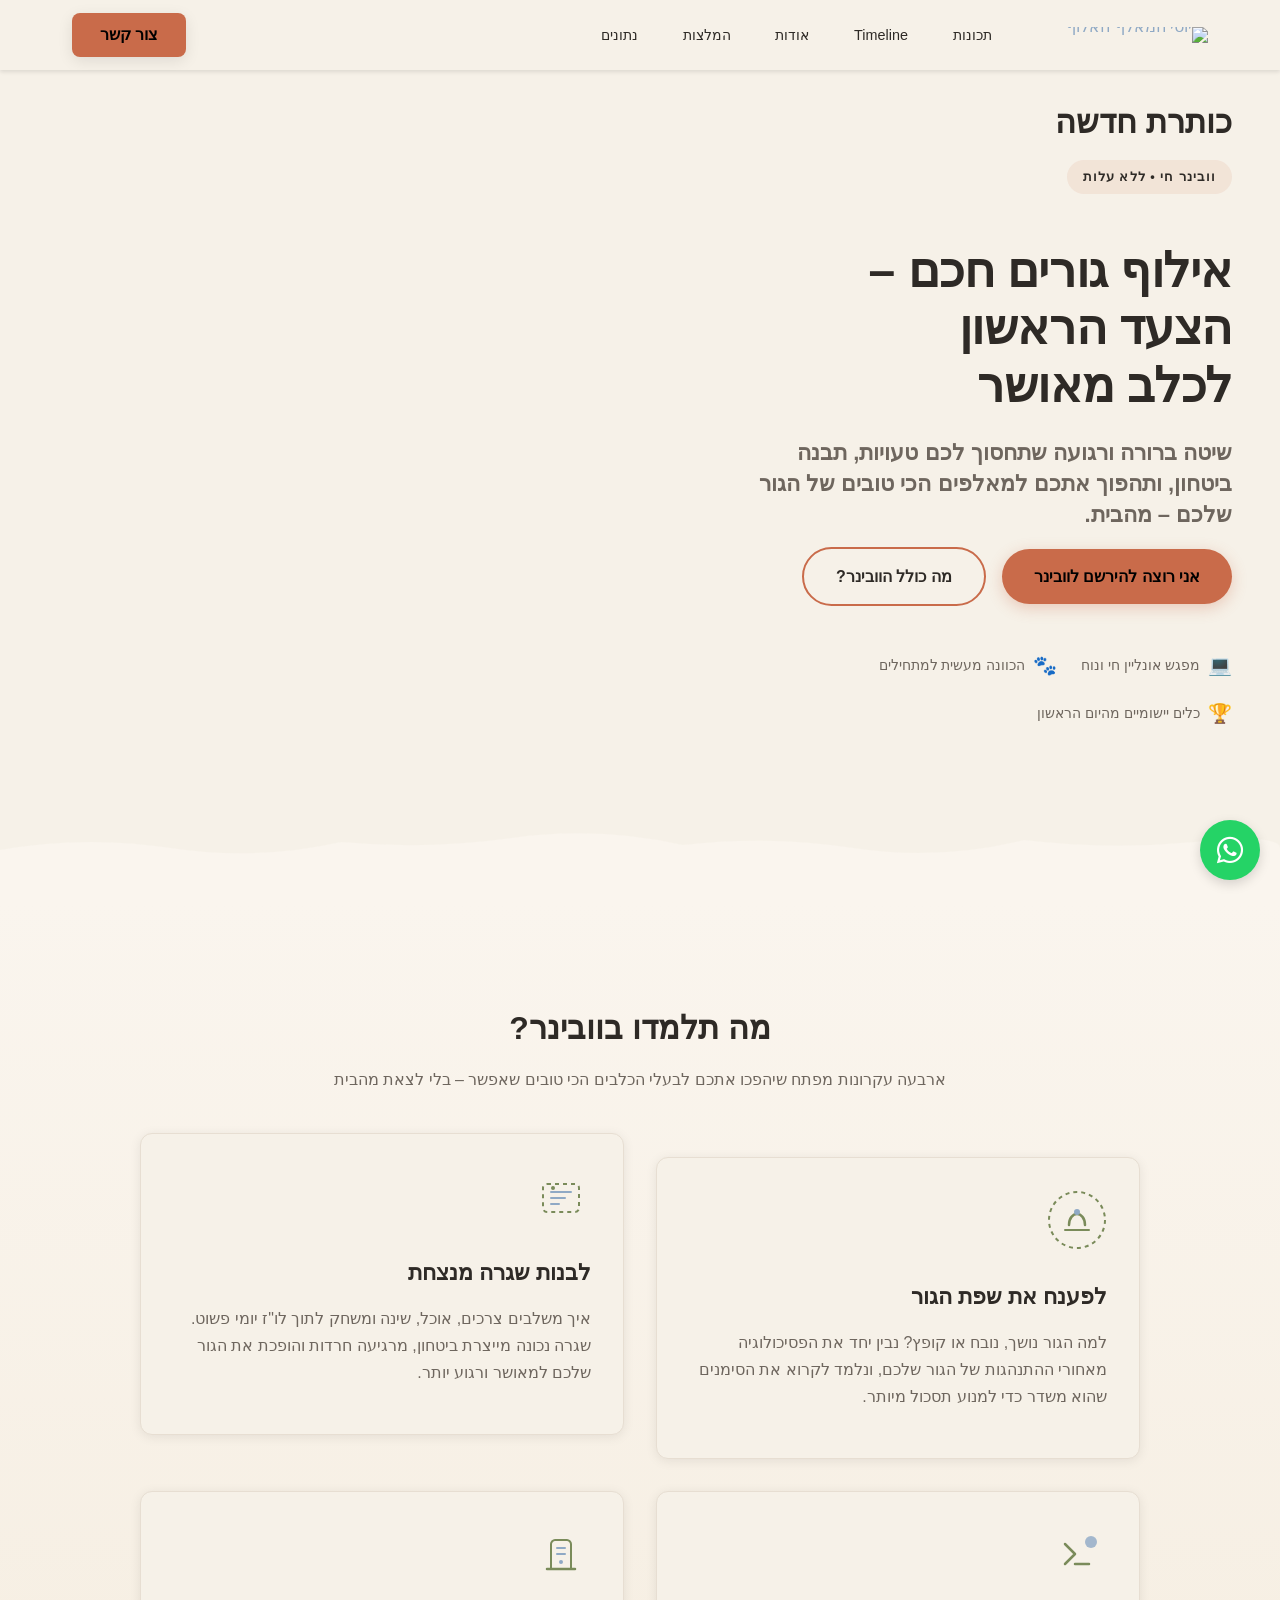
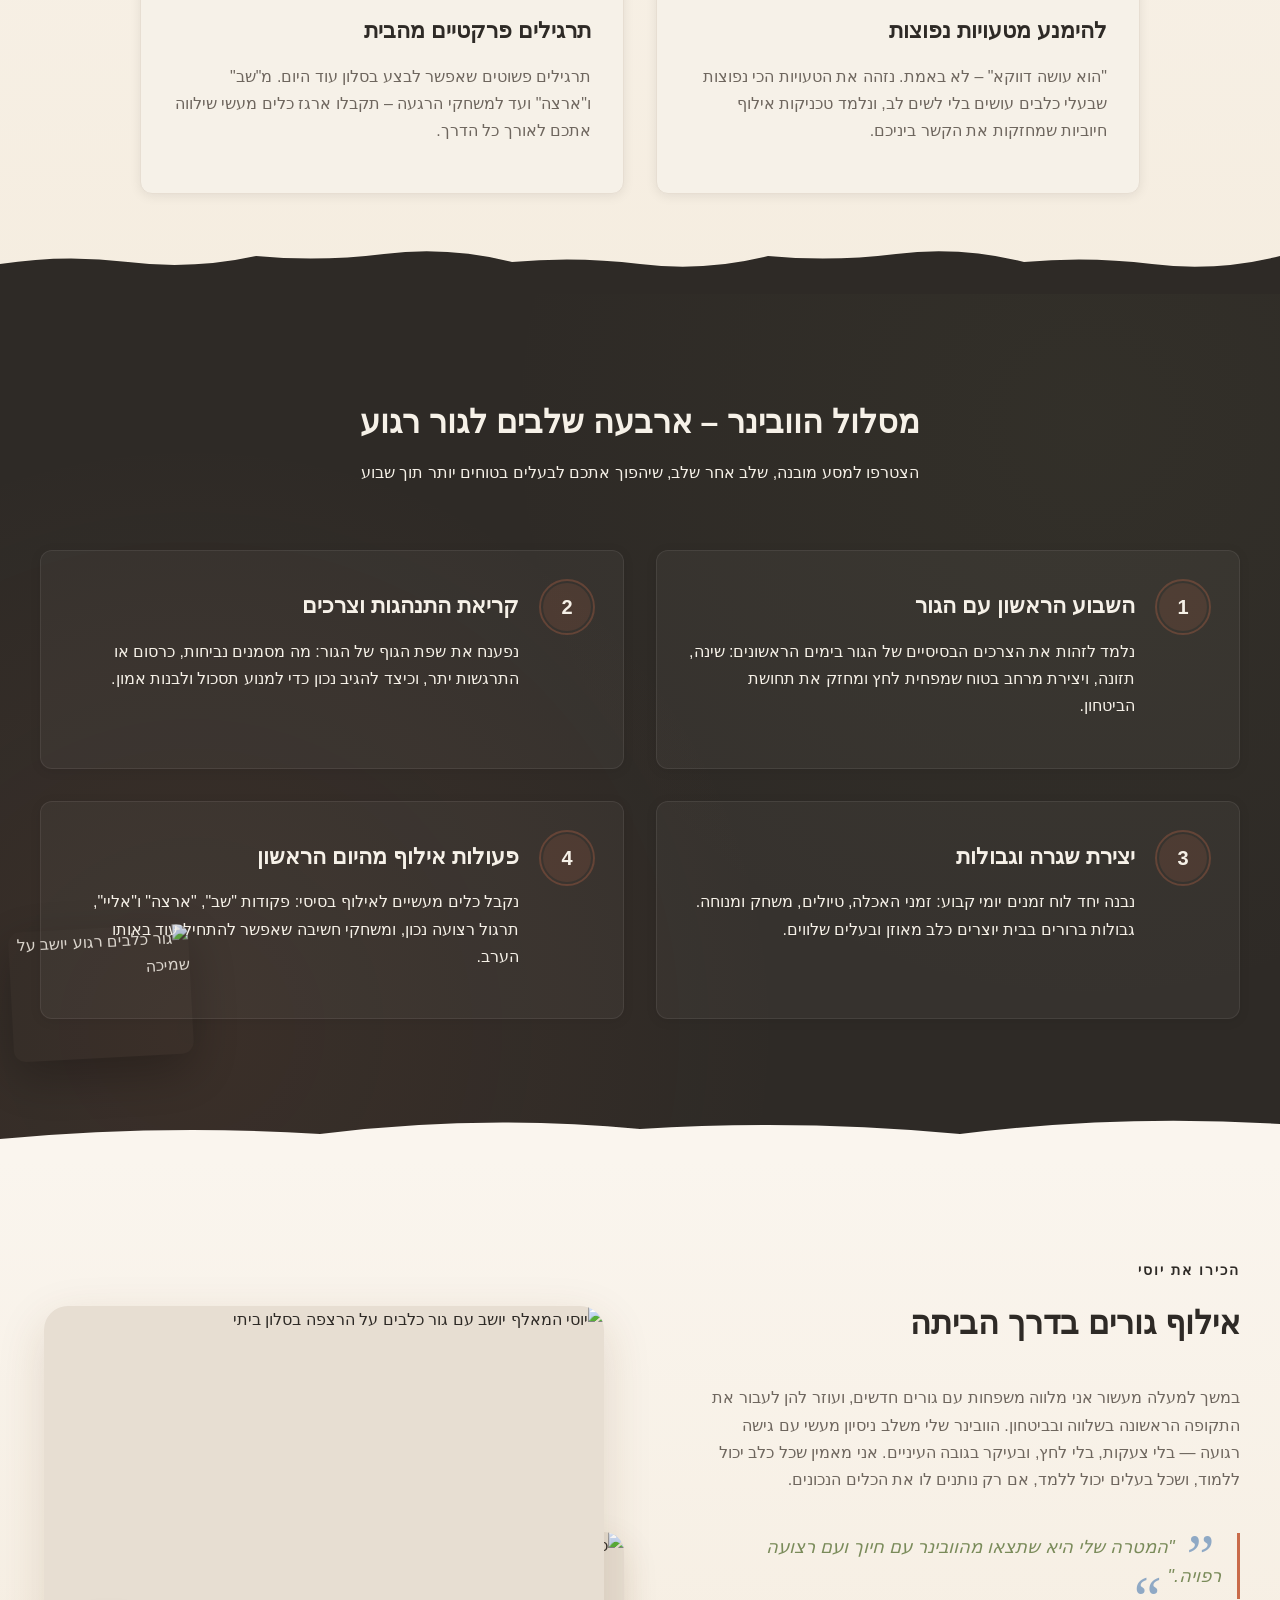
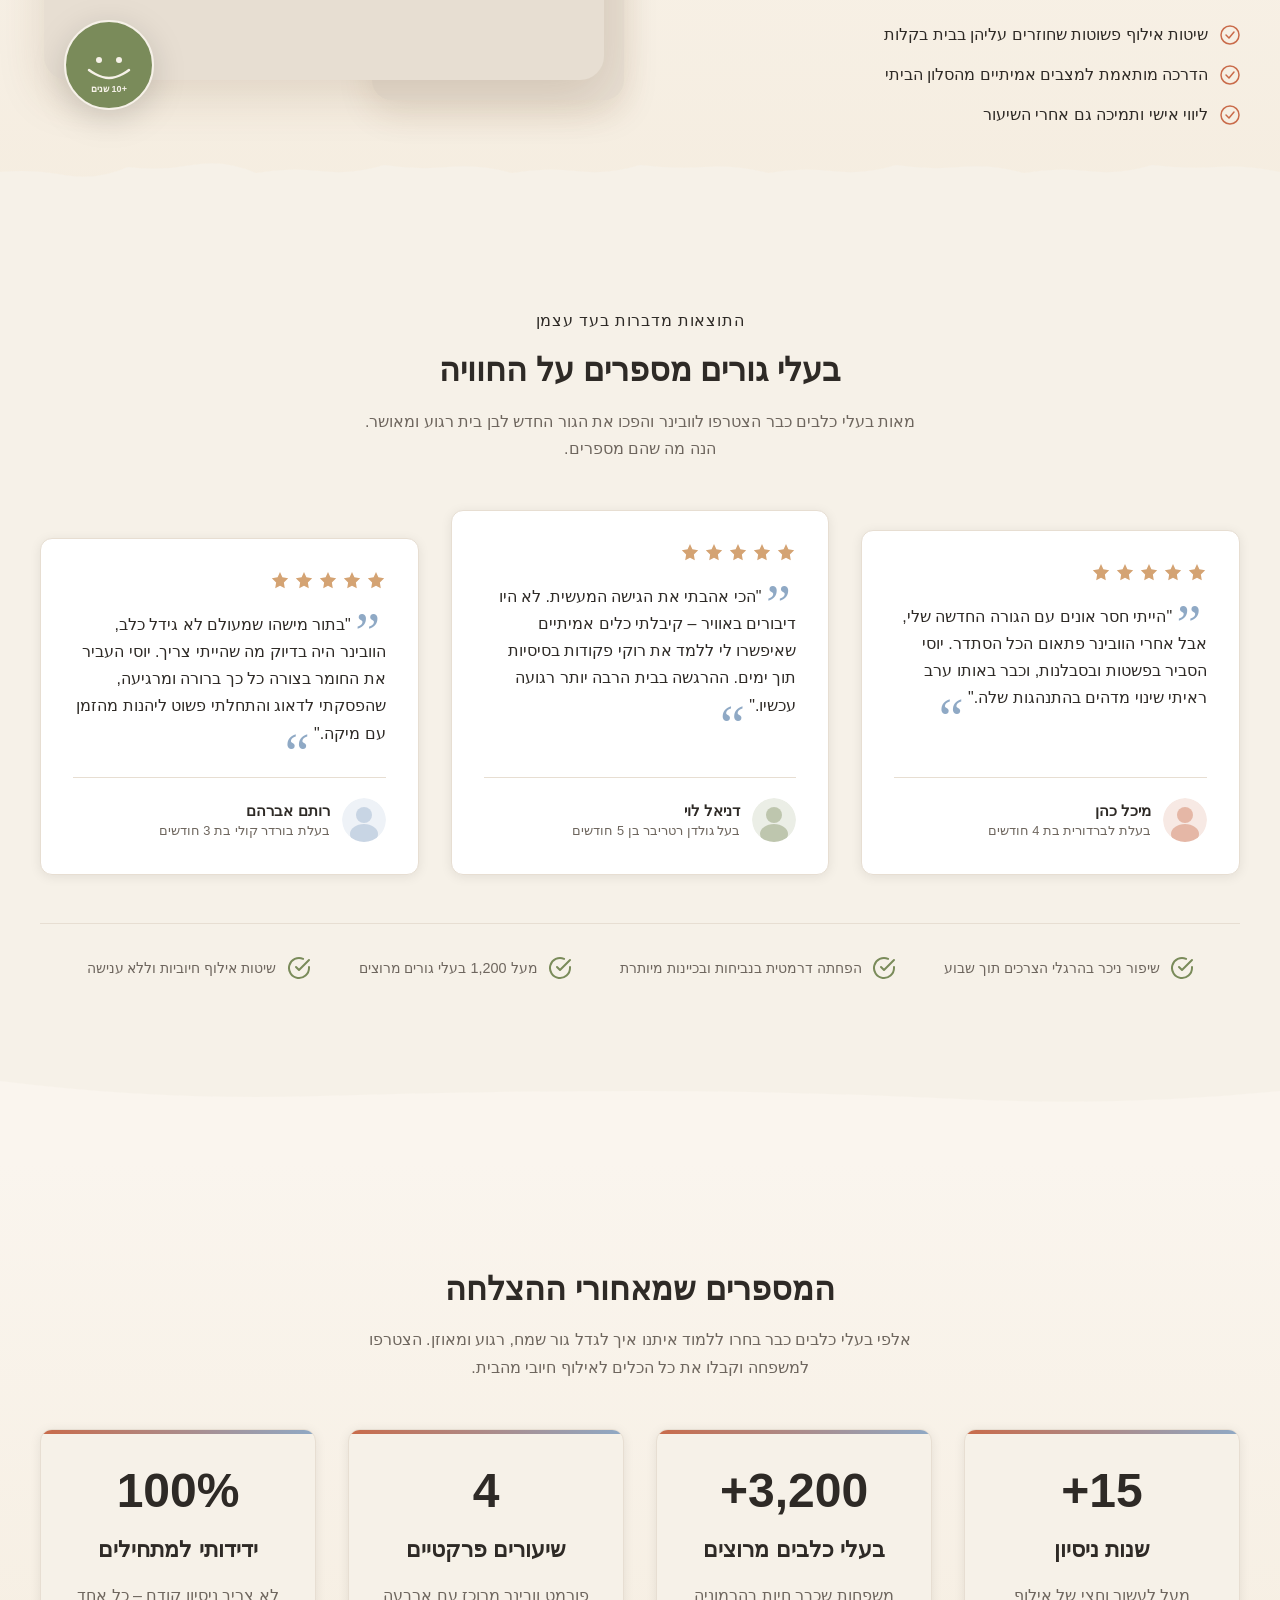
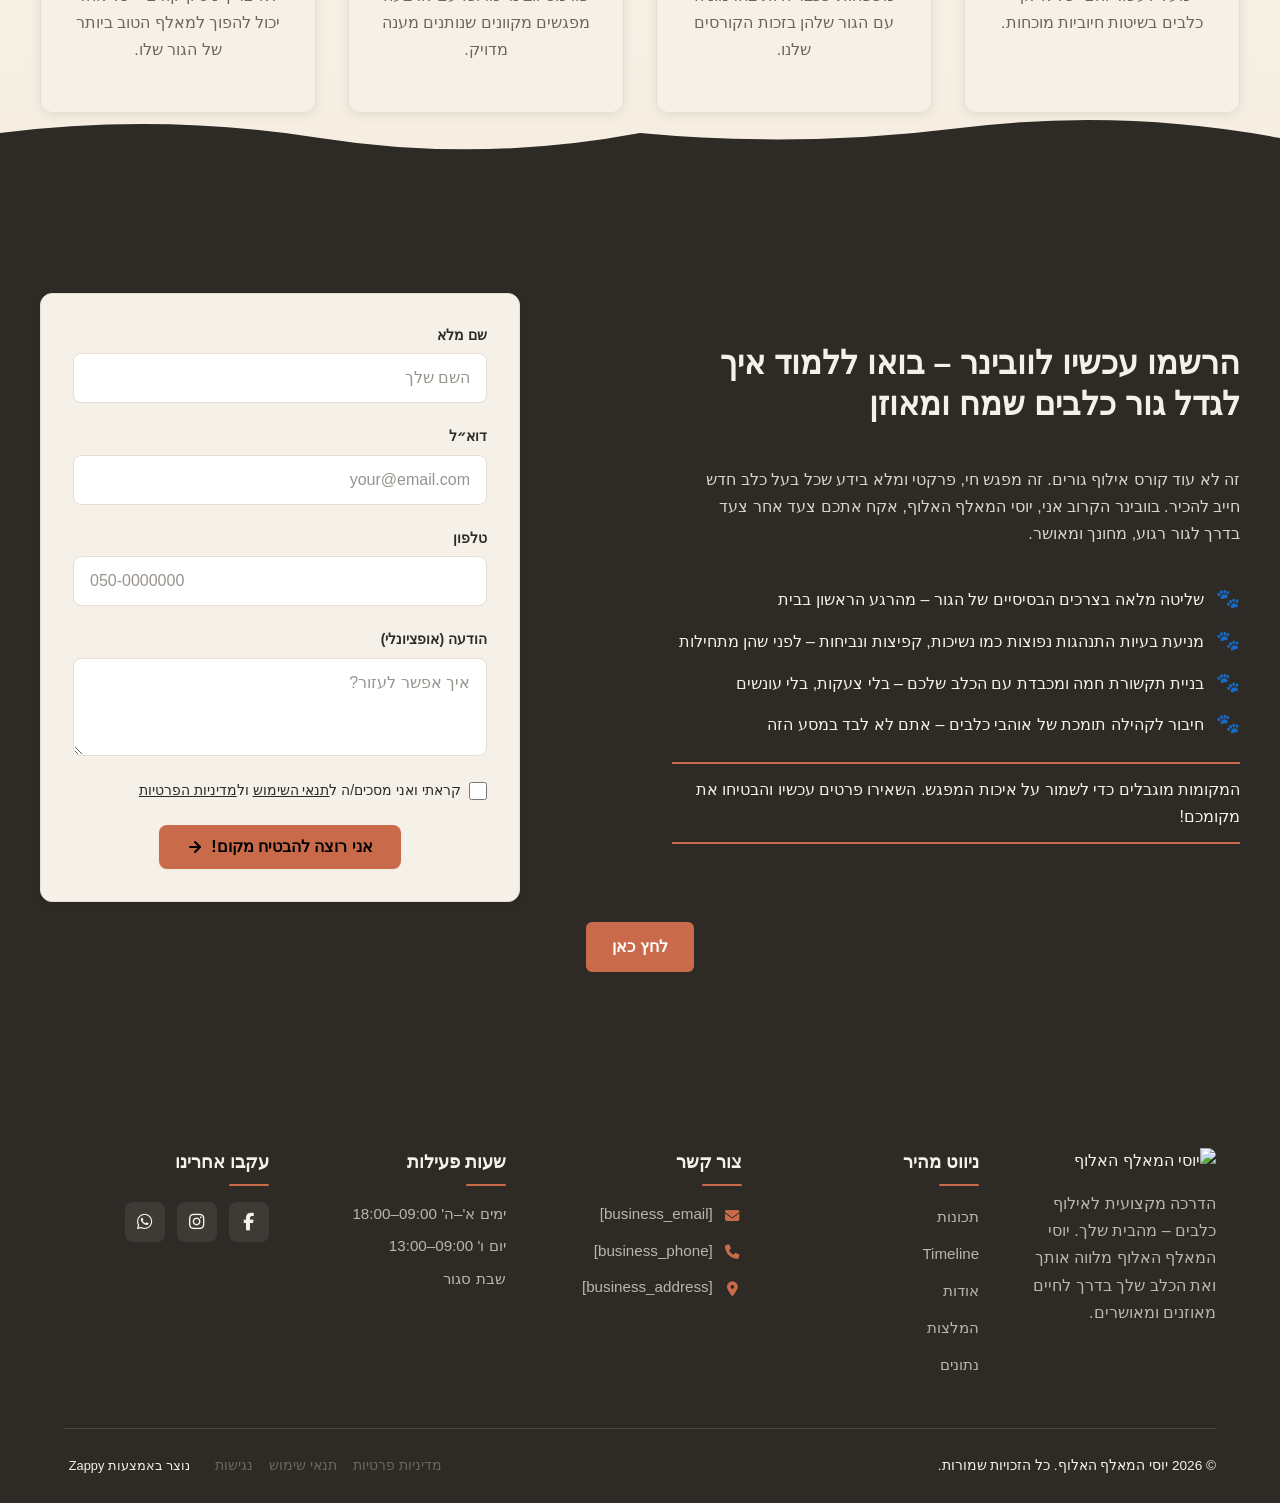
==== commit 8e2fbf3d: "Incremental sync: 1 page(s) — insert_element" ====
--- a/index.html
+++ b/index.html
@@ -352,16 +352,16 @@
   <nav class="navbar" dir="rtl">
   <button class="mobile-toggle" id="mobileToggle" aria-label="Menu">
     <svg class="hamburger-icon" width="24" height="24" viewBox="0 0 24 24" fill="none">
-      <path d="M3 12h18M3 6h18M3 18h18" stroke="currentColor" stroke-width="2" stroke-linecap="round"/>
+      <path d="M3 12h18M3 6h18M3 18h18" stroke="currentColor" stroke-width="2" stroke-linecap="round"></path>
     </svg>
     <svg class="close-icon" width="24" height="24" viewBox="0 0 24 24" fill="none" style="display: none;">
-      <path d="M18 6L6 18M6 6l12 12" stroke="currentColor" stroke-width="2" stroke-linecap="round"/>
+      <path d="M18 6L6 18M6 6l12 12" stroke="currentColor" stroke-width="2" stroke-linecap="round"></path>
     </svg>
   </button>
   
   <button class="phone-header-btn" data-phone="[business_phone]" aria-label="Call">
     <svg width="20" height="20" viewBox="0 0 24 24" fill="currentColor">
-      <path d="M22 16.92v3a2 2 0 0 1-2.18 2 19.79 19.79 0 0 1-8.63-3.07 19.5 19.5 0 0 1-6-6 19.79 19.79 0 0 1-3.07-8.67A2 2 0 0 1 4.11 2h3a2 2 0 0 1 2 1.72 12.84 12.84 0 0 0 .7 2.81 2 2 0 0 1-.45 2.11L8.09 9.91a16 16 0 0 0 6 6l1.27-1.27a2 2 0 0 1 2.11-.45 12.84 12.84 0 0 0 2.81.7A2 2 0 0 1 22 16.92z"/>
+      <path d="M22 16.92v3a2 2 0 0 1-2.18 2 19.79 19.79 0 0 1-8.63-3.07 19.5 19.5 0 0 1-6-6 19.79 19.79 0 0 1-3.07-8.67A2 2 0 0 1 4.11 2h3a2 2 0 0 1 2 1.72 12.84 12.84 0 0 0 .7 2.81 2 2 0 0 1-.45 2.11L8.09 9.91a16 16 0 0 0 6 6l1.27-1.27a2 2 0 0 1 2.11-.45 12.84 12.84 0 0 0 2.81.7A2 2 0 0 1 22 16.92z"></path>
     </svg>
   </button>
 
@@ -836,16 +836,16 @@
   
   <main id="main">
     <section data-band-index="0" id="hero" class="index-hero-section" data-layout-spec="בית-hero" data-hero-treatment="fade-bleed" style="--hero-fade-color: var(--bg-light);" data-hero-type="fullscreen-scrim">
-  <img loading="eager" fetchpriority="high" class="hero-fade-img" data-hero-bg="true" data-placeholder="index-hero-image-1" data-context="A warm, cinematic close-up of a happy puppy looking up at a trainer's hand in a cozy sunlit living room. Soft natural light, neutral cream and beige tones, shallow depth of field, intimate and reassuring atmosphere for a pet training webinar landing page." width="1200" height="600" src="/assets/site-index-hero-image-1.webp" alt="גור כלבים מתוק באימון ביתי חם ונעים">
-  
-  <div class="hero-fade-content">
-    <span class="hero-eyebrow">וובינר חי • ללא עלות</span>
-    <h1 class="display-xl">אילוף גורים חכם –<br>הצעד הראשון<br>לכלב מאושר</h1>
-    <h3 class="hero-subtitle">שיטה ברורה ורגועה שתחסוך לכם טעויות, תבנה ביטחון, ותהפוך אתכם למאלפים הכי טובים של הגור שלכם – מהבית.</h3>
+  <div data-zappy-zoom-wrapper="true" data-element-id="img-1782731033358-mz5u3kerb" data-element-type="image" data-zappy-zoom-wrapper-width-mode="full" style="position: absolute !important; top: 0px !important; left: 0px !important; width: 100% !important; height: 100% !important; max-width: none !important; margin-left: 0px !important; margin-right: 0px !important; display: block !important; z-index: 0 !important; overflow: hidden !important;" data-zappy-zoom-clip="true" data-zappy-wrapper-margins-applied="true"><img loading="eager" fetchpriority="high" class="hero-fade-img" data-hero-bg="true" data-placeholder="index-hero-image-1" data-context="A warm, cinematic close-up of a happy puppy looking up at a trainer's hand in a cozy sunlit living room. Soft natural light, neutral cream and beige tones, shallow depth of field, intimate and reassuring atmosphere for a pet training webinar landing page." width="1200" height="600" src="/assets/site-index-hero-image-1.webp" alt="גור כלבים מתוק באימון ביתי חם ונעים" data-hero-background="true" data-element-type="image" data-element-id="img-1782731033358-mz5u3kerb" style="object-position: 0% 50%; margin: 0px !important; position: absolute !important; left: 0% !important; top: 0% !important; width: 100% !important; height: 100% !important; max-width: none !important; max-height: none !important; display: block !important; object-fit: cover !important;" data-zappy-zoom="1"></div>
+  
+  <div class="hero-fade-content"><div class="zappy-inserted-element" id="zappy-element-1782732261598-t6606no9f" data-element-id="zappy-element-1782732261598-t6606no9f" data-element-type="h2" data-zappy-newly-inserted="true" style="width: 100%;"><h2 class="font-bold" data-element-type="h2" data-element-id="zappy-element-1782732261598-t6606no9f" id="zappy-element-1782732261598-t6606no9f" data-zappy-newly-inserted="true">כותרת חדשה</h2></div>
+    <p><span class="hero-eyebrow" style="color: rgb(46, 42, 38) !important;">וובינר חי • ללא עלות</span>
+    </p><h1 class="display-xl" style="">אילוף גורים חכם –<br>הצעד הראשון<br>לכלב מאושר</h1>
+    <h3 class="hero-subtitle" style="">שיטה ברורה ורגועה שתחסוך לכם טעויות, תבנה ביטחון, ותהפוך אתכם למאלפים הכי טובים של הגור שלכם – מהבית.</h3>
     
     <div class="hero-cta-row">
-      <a href="#contact" class="btn-primary">אני רוצה להירשם לוובינר</a>
-      <a href="#contact" class="btn-secondary">מה כולל הוובינר?</a>
+      <a href="#contact" class="btn-primary" style="color: rgb(0, 0, 0) !important;" data-element-type="button" data-element-id="btn-1782731033352-lzq79kqew" data-native-element="true">אני רוצה להירשם לוובינר</a>
+      <a href="#contact" class="btn-secondary" style="color: rgb(46, 42, 38) !important;" data-element-type="button" data-element-id="btn-1782731033352-pyfcs52kl" data-native-element="true">מה כולל הוובינר?</a>
     </div>
 
     <div class="hero-reassurance">
@@ -866,7 +866,7 @@
 
   <div class="index-hero-divider-wrapper">
     <svg data-no-icon-edit="true" aria-hidden="true" viewBox="0 0 1200 80" preserveAspectRatio="none" xmlns="http://www.w3.org/2000/svg">
-      <path d="M0,80 L0,30 Q80,15 160,28 T320,22 Q400,30 480,18 T640,25 Q720,15 800,28 T960,20 Q1040,30 1120,22 T1200,28 L1200,80 Z" fill="#FAF5EE"/>
+      <path d="M0,80 L0,30 Q80,15 160,28 T320,22 Q400,30 480,18 T640,25 Q720,15 800,28 T960,20 Q1040,30 1120,22 T1200,28 L1200,80 Z" fill="#FAF5EE"></path>
     </svg>
   </div>
 </section>
@@ -885,10 +885,10 @@
       <article class="index-features-section__card index-features-section__card--1">
         <div class="index-features-section__card-icon" aria-hidden="true">
           <svg data-element-type="icon" data-icon-type="svg" viewBox="0 0 60 60" fill="none" xmlns="http://www.w3.org/2000/svg">
-            <circle cx="30" cy="30" r="28" stroke="var(--secondary)" stroke-width="2" stroke-dasharray="4 4" fill="var(--bg-light)"/>
-            <path d="M22 35C22 28 26 24 30 24C34 24 38 28 38 35" stroke="var(--secondary)" stroke-width="2.5" stroke-linecap="round"/>
-            <circle cx="30" cy="22" r="3" fill="var(--accent)"/>
-            <path d="M18 40H42" stroke="var(--secondary)" stroke-width="2" stroke-linecap="round"/>
+            <circle cx="30" cy="30" r="28" stroke="var(--secondary)" stroke-width="2" stroke-dasharray="4 4" fill="var(--bg-light)"></circle>
+            <path d="M22 35C22 28 26 24 30 24C34 24 38 28 38 35" stroke="var(--secondary)" stroke-width="2.5" stroke-linecap="round"></path>
+            <circle cx="30" cy="22" r="3" fill="var(--accent)"></circle>
+            <path d="M18 40H42" stroke="var(--secondary)" stroke-width="2" stroke-linecap="round"></path>
           </svg>
         </div>
         <h3 class="index-features-section__card-title">לפענח את שפת הגור</h3>
@@ -899,11 +899,11 @@
       <article class="index-features-section__card index-features-section__card--2">
         <div class="index-features-section__card-icon" aria-hidden="true">
           <svg data-element-type="icon" data-icon-type="svg" viewBox="0 0 60 60" fill="none" xmlns="http://www.w3.org/2000/svg">
-            <rect x="12" y="18" width="36" height="28" rx="4" stroke="var(--secondary)" stroke-width="2" stroke-dasharray="4 4" fill="var(--bg-light)"/>
-            <path d="M20 26H40" stroke="var(--accent)" stroke-width="2" stroke-linecap="round"/>
-            <path d="M20 32H34" stroke="var(--accent)" stroke-width="2" stroke-linecap="round"/>
-            <path d="M20 38H28" stroke="var(--accent)" stroke-width="2" stroke-linecap="round"/>
-            <circle cx="22" cy="22" r="2" fill="var(--secondary)"/>
+            <rect x="12" y="18" width="36" height="28" rx="4" stroke="var(--secondary)" stroke-width="2" stroke-dasharray="4 4" fill="var(--bg-light)"></rect>
+            <path d="M20 26H40" stroke="var(--accent)" stroke-width="2" stroke-linecap="round"></path>
+            <path d="M20 32H34" stroke="var(--accent)" stroke-width="2" stroke-linecap="round"></path>
+            <path d="M20 38H28" stroke="var(--accent)" stroke-width="2" stroke-linecap="round"></path>
+            <circle cx="22" cy="22" r="2" fill="var(--secondary)"></circle>
           </svg>
         </div>
         <h3 class="index-features-section__card-title">לבנות שגרה מנצחת</h3>
@@ -914,9 +914,9 @@
       <article class="index-features-section__card index-features-section__card--3">
         <div class="index-features-section__card-icon" aria-hidden="true">
           <svg data-element-type="icon" data-icon-type="svg" viewBox="0 0 60 60" fill="none" xmlns="http://www.w3.org/2000/svg">
-            <path d="M18 20L28 30L18 40" stroke="var(--secondary)" stroke-width="2.5" stroke-linecap="round" stroke-linejoin="round"/>
-            <path d="M28 40H42" stroke="var(--secondary)" stroke-width="2.5" stroke-linecap="round"/>
-            <circle cx="44" cy="18" r="6" fill="var(--accent)" opacity="0.8"/>
+            <path d="M18 20L28 30L18 40" stroke="var(--secondary)" stroke-width="2.5" stroke-linecap="round" stroke-linejoin="round"></path>
+            <path d="M28 40H42" stroke="var(--secondary)" stroke-width="2.5" stroke-linecap="round"></path>
+            <circle cx="44" cy="18" r="6" fill="var(--accent)" opacity="0.8"></circle>
           </svg>
         </div>
         <h3 class="index-features-section__card-title">להימנע מטעויות נפוצות</h3>
@@ -927,11 +927,11 @@
       <article class="index-features-section__card index-features-section__card--4">
         <div class="index-features-section__card-icon" aria-hidden="true">
           <svg data-element-type="icon" data-icon-type="svg" viewBox="0 0 60 60" fill="none" xmlns="http://www.w3.org/2000/svg">
-            <path d="M20 45V20C20 18 22 16 24 16H36C38 16 40 18 40 20V45" stroke="var(--secondary)" stroke-width="2" stroke-linecap="round"/>
-            <path d="M16 45H44" stroke="var(--secondary)" stroke-width="2.5" stroke-linecap="round"/>
-            <path d="M26 24H34" stroke="var(--accent)" stroke-width="2" stroke-linecap="round"/>
-            <path d="M26 30H34" stroke="var(--accent)" stroke-width="2" stroke-linecap="round"/>
-            <circle cx="30" cy="38" r="2" fill="var(--accent)"/>
+            <path d="M20 45V20C20 18 22 16 24 16H36C38 16 40 18 40 20V45" stroke="var(--secondary)" stroke-width="2" stroke-linecap="round"></path>
+            <path d="M16 45H44" stroke="var(--secondary)" stroke-width="2.5" stroke-linecap="round"></path>
+            <path d="M26 24H34" stroke="var(--accent)" stroke-width="2" stroke-linecap="round"></path>
+            <path d="M26 30H34" stroke="var(--accent)" stroke-width="2" stroke-linecap="round"></path>
+            <circle cx="30" cy="38" r="2" fill="var(--accent)"></circle>
           </svg>
         </div>
         <h3 class="index-features-section__card-title">תרגילים פרקטיים מהבית</h3>
@@ -943,7 +943,7 @@
   <!-- Bottom Divider: Terracotta brush-line wave -->
   <div class="index-features-section__divider-wrapper" aria-hidden="true">
     <svg data-no-icon-edit="true" aria-hidden="true" viewBox="0 0 1200 60" preserveAspectRatio="none" xmlns="http://www.w3.org/2000/svg">
-      <path d="M0,60 L0,30 Q60,20 120,28 T240,22 Q300,28 360,20 T480,28 Q540,22 600,30 T720,22 Q780,28 840,20 T960,28 Q1020,22 1080,30 T1200,22 L1200,60 Z" fill="var(--bg-dark)"/>
+      <path d="M0,60 L0,30 Q60,20 120,28 T240,22 Q300,28 360,20 T480,28 Q540,22 600,30 T720,22 Q780,28 840,20 T960,28 Q1020,22 1080,30 T1200,22 L1200,60 Z" fill="var(--bg-dark)"></path>
     </svg>
   </div>
 </section>
@@ -1002,7 +1002,7 @@
   </div>
   <div class="index-timeline-section__divider-wrapper">
     <svg data-no-icon-edit="true" aria-hidden="true" viewBox="0 0 1200 80" preserveAspectRatio="none" xmlns="http://www.w3.org/2000/svg">
-      <path d="M1200,0 L1200,80 L0,80 L0,60 Q150,45 300,55 Q450,35 600,50 Q750,40 900,55 Q1050,35 1200,45 Z" fill="#FAF5EE"/>
+      <path d="M1200,0 L1200,80 L0,80 L0,60 Q150,45 300,55 Q450,35 600,50 Q750,40 900,55 Q1050,35 1200,45 Z" fill="#FAF5EE"></path>
     </svg>
   </div>
 </section>
@@ -1024,22 +1024,22 @@
       <ul class="index-about-section__bullets">
         <li class="index-about-section__bullet-item">
           <svg class="index-about-section__bullet-icon" data-element-type="icon" data-icon-type="svg" width="20" height="20" viewBox="0 0 20 20" fill="none" xmlns="http://www.w3.org/2000/svg">
-            <circle cx="10" cy="10" r="9" stroke="currentColor" stroke-width="1.5"/>
-            <path d="M6 10L9 13L14 7" stroke="currentColor" stroke-width="1.5" stroke-linecap="round" stroke-linejoin="round"/>
+            <circle cx="10" cy="10" r="9" stroke="currentColor" stroke-width="1.5"></circle>
+            <path d="M6 10L9 13L14 7" stroke="currentColor" stroke-width="1.5" stroke-linecap="round" stroke-linejoin="round"></path>
           </svg>
           <span>שיטות אילוף פשוטות שחוזרים עליהן בבית בקלות</span>
         </li>
         <li class="index-about-section__bullet-item">
           <svg class="index-about-section__bullet-icon" data-element-type="icon" data-icon-type="svg" width="20" height="20" viewBox="0 0 20 20" fill="none" xmlns="http://www.w3.org/2000/svg">
-            <circle cx="10" cy="10" r="9" stroke="currentColor" stroke-width="1.5"/>
-            <path d="M6 10L9 13L14 7" stroke="currentColor" stroke-width="1.5" stroke-linecap="round" stroke-linejoin="round"/>
+            <circle cx="10" cy="10" r="9" stroke="currentColor" stroke-width="1.5"></circle>
+            <path d="M6 10L9 13L14 7" stroke="currentColor" stroke-width="1.5" stroke-linecap="round" stroke-linejoin="round"></path>
           </svg>
           <span>הדרכה מותאמת למצבים אמיתיים מהסלון הביתי</span>
         </li>
         <li class="index-about-section__bullet-item">
           <svg class="index-about-section__bullet-icon" data-element-type="icon" data-icon-type="svg" width="20" height="20" viewBox="0 0 20 20" fill="none" xmlns="http://www.w3.org/2000/svg">
-            <circle cx="10" cy="10" r="9" stroke="currentColor" stroke-width="1.5"/>
-            <path d="M6 10L9 13L14 7" stroke="currentColor" stroke-width="1.5" stroke-linecap="round" stroke-linejoin="round"/>
+            <circle cx="10" cy="10" r="9" stroke="currentColor" stroke-width="1.5"></circle>
+            <path d="M6 10L9 13L14 7" stroke="currentColor" stroke-width="1.5" stroke-linecap="round" stroke-linejoin="round"></path>
           </svg>
           <span>ליווי אישי ותמיכה גם אחרי השיעור</span>
         </li>
@@ -1057,10 +1057,10 @@
         <!-- Experience Badge -->
         <div class="index-about-section__badge" aria-hidden="true">
           <svg width="90" height="90" viewBox="0 0 90 90" fill="none" xmlns="http://www.w3.org/2000/svg">
-            <circle cx="45" cy="45" r="44" fill="var(--secondary)" stroke="var(--bg-light)" stroke-width="2"/>
-            <path d="M25 50C25 50 35 58 45 58C55 58 65 50 65 50" stroke="var(--bg-light)" stroke-width="2.5" stroke-linecap="round"/>
-            <circle cx="35" cy="40" r="3" fill="var(--bg-light)"/>
-            <circle cx="55" cy="40" r="3" fill="var(--bg-light)"/>
+            <circle cx="45" cy="45" r="44" fill="var(--secondary)" stroke="var(--bg-light)" stroke-width="2"></circle>
+            <path d="M25 50C25 50 35 58 45 58C55 58 65 50 65 50" stroke="var(--bg-light)" stroke-width="2.5" stroke-linecap="round"></path>
+            <circle cx="35" cy="40" r="3" fill="var(--bg-light)"></circle>
+            <circle cx="55" cy="40" r="3" fill="var(--bg-light)"></circle>
             <text x="45" y="72" text-anchor="middle" fill="var(--bg-light)" font-size="9" font-weight="700" font-family="Manrope, sans-serif">+10 שנים</text>
           </svg>
         </div>
@@ -1071,7 +1071,7 @@
   <!-- Bottom Paper-Rip Divider -->
   <div class="index-about-section__divider-wrapper">
     <svg data-no-icon-edit="true" aria-hidden="true" viewBox="0 0 1200 80" preserveAspectRatio="none" xmlns="http://www.w3.org/2000/svg">
-      <path d="M0,80 L0,45 Q30,42 60,48 T120,40 Q150,44 180,38 T240,46 Q270,40 300,44 T360,38 Q390,43 420,40 T480,46 Q510,40 540,44 T600,38 Q630,42 660,40 T720,46 Q750,40 780,44 T840,38 Q870,43 900,40 T960,46 Q990,40 1020,44 T1080,38 Q1110,42 1140,40 T1200,45 L1200,80 Z" fill="var(--bg-light)"/>
+      <path d="M0,80 L0,45 Q30,42 60,48 T120,40 Q150,44 180,38 T240,46 Q270,40 300,44 T360,38 Q390,43 420,40 T480,46 Q510,40 540,44 T600,38 Q630,42 660,40 T720,46 Q750,40 780,44 T840,38 Q870,43 900,40 T960,46 Q990,40 1020,44 T1080,38 Q1110,42 1140,40 T1200,45 L1200,80 Z" fill="var(--bg-light)"></path>
     </svg>
   </div>
 </section>
@@ -1091,11 +1091,11 @@
       <!-- Card 1 -->
       <article class="index-testimonials-section__card">
         <div class="index-testimonials-section__card-stars" aria-hidden="true">
-          <svg width="20" height="20" viewBox="0 0 20 20" fill="currentColor" xmlns="http://www.w3.org/2000/svg"><path d="M10 1L12.39 6.26L18.18 7.27L13.87 11.52L14.78 17.36L10 14.84L5.22 17.36L6.13 11.52L1.82 7.27L7.61 6.26L10 1Z"/></svg>
-          <svg width="20" height="20" viewBox="0 0 20 20" fill="currentColor" xmlns="http://www.w3.org/2000/svg"><path d="M10 1L12.39 6.26L18.18 7.27L13.87 11.52L14.78 17.36L10 14.84L5.22 17.36L6.13 11.52L1.82 7.27L7.61 6.26L10 1Z"/></svg>
-          <svg width="20" height="20" viewBox="0 0 20 20" fill="currentColor" xmlns="http://www.w3.org/2000/svg"><path d="M10 1L12.39 6.26L18.18 7.27L13.87 11.52L14.78 17.36L10 14.84L5.22 17.36L6.13 11.52L1.82 7.27L7.61 6.26L10 1Z"/></svg>
-          <svg width="20" height="20" viewBox="0 0 20 20" fill="currentColor" xmlns="http://www.w3.org/2000/svg"><path d="M10 1L12.39 6.26L18.18 7.27L13.87 11.52L14.78 17.36L10 14.84L5.22 17.36L6.13 11.52L1.82 7.27L7.61 6.26L10 1Z"/></svg>
-          <svg width="20" height="20" viewBox="0 0 20 20" fill="currentColor" xmlns="http://www.w3.org/2000/svg"><path d="M10 1L12.39 6.26L18.18 7.27L13.87 11.52L14.78 17.36L10 14.84L5.22 17.36L6.13 11.52L1.82 7.27L7.61 6.26L10 1Z"/></svg>
+          <svg width="20" height="20" viewBox="0 0 20 20" fill="currentColor" xmlns="http://www.w3.org/2000/svg"><path d="M10 1L12.39 6.26L18.18 7.27L13.87 11.52L14.78 17.36L10 14.84L5.22 17.36L6.13 11.52L1.82 7.27L7.61 6.26L10 1Z"></path></svg>
+          <svg width="20" height="20" viewBox="0 0 20 20" fill="currentColor" xmlns="http://www.w3.org/2000/svg"><path d="M10 1L12.39 6.26L18.18 7.27L13.87 11.52L14.78 17.36L10 14.84L5.22 17.36L6.13 11.52L1.82 7.27L7.61 6.26L10 1Z"></path></svg>
+          <svg width="20" height="20" viewBox="0 0 20 20" fill="currentColor" xmlns="http://www.w3.org/2000/svg"><path d="M10 1L12.39 6.26L18.18 7.27L13.87 11.52L14.78 17.36L10 14.84L5.22 17.36L6.13 11.52L1.82 7.27L7.61 6.26L10 1Z"></path></svg>
+          <svg width="20" height="20" viewBox="0 0 20 20" fill="currentColor" xmlns="http://www.w3.org/2000/svg"><path d="M10 1L12.39 6.26L18.18 7.27L13.87 11.52L14.78 17.36L10 14.84L5.22 17.36L6.13 11.52L1.82 7.27L7.61 6.26L10 1Z"></path></svg>
+          <svg width="20" height="20" viewBox="0 0 20 20" fill="currentColor" xmlns="http://www.w3.org/2000/svg"><path d="M10 1L12.39 6.26L18.18 7.27L13.87 11.52L14.78 17.36L10 14.84L5.22 17.36L6.13 11.52L1.82 7.27L7.61 6.26L10 1Z"></path></svg>
         </div>
         <blockquote class="index-testimonials-section__quote">
           "הייתי חסר אונים עם הגורה החדשה שלי, אבל אחרי הוובינר פתאום הכל הסתדר. יוסי הסביר בפשטות ובסבלנות, וכבר באותו ערב ראיתי שינוי מדהים בהתנהגות שלה."
@@ -1103,9 +1103,9 @@
         <div class="index-testimonials-section__author">
           <div class="index-testimonials-section__author-avatar" aria-hidden="true">
             <svg width="44" height="44" viewBox="0 0 44 44" fill="none" xmlns="http://www.w3.org/2000/svg">
-              <circle cx="22" cy="22" r="22" fill="var(--primary)" opacity="0.15"/>
-              <circle cx="22" cy="17" r="8" fill="var(--primary)" opacity="0.4"/>
-              <ellipse cx="22" cy="36" rx="14" ry="10" fill="var(--primary)" opacity="0.4"/>
+              <circle cx="22" cy="22" r="22" fill="var(--primary)" opacity="0.15"></circle>
+              <circle cx="22" cy="17" r="8" fill="var(--primary)" opacity="0.4"></circle>
+              <ellipse cx="22" cy="36" rx="14" ry="10" fill="var(--primary)" opacity="0.4"></ellipse>
             </svg>
           </div>
           <div class="index-testimonials-section__author-info">
@@ -1118,11 +1118,11 @@
       <!-- Card 2 -->
       <article class="index-testimonials-section__card">
         <div class="index-testimonials-section__card-stars" aria-hidden="true">
-          <svg width="20" height="20" viewBox="0 0 20 20" fill="currentColor" xmlns="http://www.w3.org/2000/svg"><path d="M10 1L12.39 6.26L18.18 7.27L13.87 11.52L14.78 17.36L10 14.84L5.22 17.36L6.13 11.52L1.82 7.27L7.61 6.26L10 1Z"/></svg>
-          <svg width="20" height="20" viewBox="0 0 20 20" fill="currentColor" xmlns="http://www.w3.org/2000/svg"><path d="M10 1L12.39 6.26L18.18 7.27L13.87 11.52L14.78 17.36L10 14.84L5.22 17.36L6.13 11.52L1.82 7.27L7.61 6.26L10 1Z"/></svg>
-          <svg width="20" height="20" viewBox="0 0 20 20" fill="currentColor" xmlns="http://www.w3.org/2000/svg"><path d="M10 1L12.39 6.26L18.18 7.27L13.87 11.52L14.78 17.36L10 14.84L5.22 17.36L6.13 11.52L1.82 7.27L7.61 6.26L10 1Z"/></svg>
-          <svg width="20" height="20" viewBox="0 0 20 20" fill="currentColor" xmlns="http://www.w3.org/2000/svg"><path d="M10 1L12.39 6.26L18.18 7.27L13.87 11.52L14.78 17.36L10 14.84L5.22 17.36L6.13 11.52L1.82 7.27L7.61 6.26L10 1Z"/></svg>
-          <svg width="20" height="20" viewBox="0 0 20 20" fill="currentColor" xmlns="http://www.w3.org/2000/svg"><path d="M10 1L12.39 6.26L18.18 7.27L13.87 11.52L14.78 17.36L10 14.84L5.22 17.36L6.13 11.52L1.82 7.27L7.61 6.26L10 1Z"/></svg>
+          <svg width="20" height="20" viewBox="0 0 20 20" fill="currentColor" xmlns="http://www.w3.org/2000/svg"><path d="M10 1L12.39 6.26L18.18 7.27L13.87 11.52L14.78 17.36L10 14.84L5.22 17.36L6.13 11.52L1.82 7.27L7.61 6.26L10 1Z"></path></svg>
+          <svg width="20" height="20" viewBox="0 0 20 20" fill="currentColor" xmlns="http://www.w3.org/2000/svg"><path d="M10 1L12.39 6.26L18.18 7.27L13.87 11.52L14.78 17.36L10 14.84L5.22 17.36L6.13 11.52L1.82 7.27L7.61 6.26L10 1Z"></path></svg>
+          <svg width="20" height="20" viewBox="0 0 20 20" fill="currentColor" xmlns="http://www.w3.org/2000/svg"><path d="M10 1L12.39 6.26L18.18 7.27L13.87 11.52L14.78 17.36L10 14.84L5.22 17.36L6.13 11.52L1.82 7.27L7.61 6.26L10 1Z"></path></svg>
+          <svg width="20" height="20" viewBox="0 0 20 20" fill="currentColor" xmlns="http://www.w3.org/2000/svg"><path d="M10 1L12.39 6.26L18.18 7.27L13.87 11.52L14.78 17.36L10 14.84L5.22 17.36L6.13 11.52L1.82 7.27L7.61 6.26L10 1Z"></path></svg>
+          <svg width="20" height="20" viewBox="0 0 20 20" fill="currentColor" xmlns="http://www.w3.org/2000/svg"><path d="M10 1L12.39 6.26L18.18 7.27L13.87 11.52L14.78 17.36L10 14.84L5.22 17.36L6.13 11.52L1.82 7.27L7.61 6.26L10 1Z"></path></svg>
         </div>
         <blockquote class="index-testimonials-section__quote">
           "הכי אהבתי את הגישה המעשית. לא היו דיבורים באוויר – קיבלתי כלים אמיתיים שאיפשרו לי ללמד את רוקי פקודות בסיסיות תוך ימים. ההרגשה בבית הרבה יותר רגועה עכשיו."
@@ -1130,9 +1130,9 @@
         <div class="index-testimonials-section__author">
           <div class="index-testimonials-section__author-avatar" aria-hidden="true">
             <svg width="44" height="44" viewBox="0 0 44 44" fill="none" xmlns="http://www.w3.org/2000/svg">
-              <circle cx="22" cy="22" r="22" fill="var(--secondary)" opacity="0.15"/>
-              <circle cx="22" cy="17" r="8" fill="var(--secondary)" opacity="0.4"/>
-              <ellipse cx="22" cy="36" rx="14" ry="10" fill="var(--secondary)" opacity="0.4"/>
+              <circle cx="22" cy="22" r="22" fill="var(--secondary)" opacity="0.15"></circle>
+              <circle cx="22" cy="17" r="8" fill="var(--secondary)" opacity="0.4"></circle>
+              <ellipse cx="22" cy="36" rx="14" ry="10" fill="var(--secondary)" opacity="0.4"></ellipse>
             </svg>
           </div>
           <div class="index-testimonials-section__author-info">
@@ -1145,11 +1145,11 @@
       <!-- Card 3 -->
       <article class="index-testimonials-section__card">
         <div class="index-testimonials-section__card-stars" aria-hidden="true">
-          <svg width="20" height="20" viewBox="0 0 20 20" fill="currentColor" xmlns="http://www.w3.org/2000/svg"><path d="M10 1L12.39 6.26L18.18 7.27L13.87 11.52L14.78 17.36L10 14.84L5.22 17.36L6.13 11.52L1.82 7.27L7.61 6.26L10 1Z"/></svg>
-          <svg width="20" height="20" viewBox="0 0 20 20" fill="currentColor" xmlns="http://www.w3.org/2000/svg"><path d="M10 1L12.39 6.26L18.18 7.27L13.87 11.52L14.78 17.36L10 14.84L5.22 17.36L6.13 11.52L1.82 7.27L7.61 6.26L10 1Z"/></svg>
-          <svg width="20" height="20" viewBox="0 0 20 20" fill="currentColor" xmlns="http://www.w3.org/2000/svg"><path d="M10 1L12.39 6.26L18.18 7.27L13.87 11.52L14.78 17.36L10 14.84L5.22 17.36L6.13 11.52L1.82 7.27L7.61 6.26L10 1Z"/></svg>
-          <svg width="20" height="20" viewBox="0 0 20 20" fill="currentColor" xmlns="http://www.w3.org/2000/svg"><path d="M10 1L12.39 6.26L18.18 7.27L13.87 11.52L14.78 17.36L10 14.84L5.22 17.36L6.13 11.52L1.82 7.27L7.61 6.26L10 1Z"/></svg>
-          <svg width="20" height="20" viewBox="0 0 20 20" fill="currentColor" xmlns="http://www.w3.org/2000/svg"><path d="M10 1L12.39 6.26L18.18 7.27L13.87 11.52L14.78 17.36L10 14.84L5.22 17.36L6.13 11.52L1.82 7.27L7.61 6.26L10 1Z"/></svg>
+          <svg width="20" height="20" viewBox="0 0 20 20" fill="currentColor" xmlns="http://www.w3.org/2000/svg"><path d="M10 1L12.39 6.26L18.18 7.27L13.87 11.52L14.78 17.36L10 14.84L5.22 17.36L6.13 11.52L1.82 7.27L7.61 6.26L10 1Z"></path></svg>
+          <svg width="20" height="20" viewBox="0 0 20 20" fill="currentColor" xmlns="http://www.w3.org/2000/svg"><path d="M10 1L12.39 6.26L18.18 7.27L13.87 11.52L14.78 17.36L10 14.84L5.22 17.36L6.13 11.52L1.82 7.27L7.61 6.26L10 1Z"></path></svg>
+          <svg width="20" height="20" viewBox="0 0 20 20" fill="currentColor" xmlns="http://www.w3.org/2000/svg"><path d="M10 1L12.39 6.26L18.18 7.27L13.87 11.52L14.78 17.36L10 14.84L5.22 17.36L6.13 11.52L1.82 7.27L7.61 6.26L10 1Z"></path></svg>
+          <svg width="20" height="20" viewBox="0 0 20 20" fill="currentColor" xmlns="http://www.w3.org/2000/svg"><path d="M10 1L12.39 6.26L18.18 7.27L13.87 11.52L14.78 17.36L10 14.84L5.22 17.36L6.13 11.52L1.82 7.27L7.61 6.26L10 1Z"></path></svg>
+          <svg width="20" height="20" viewBox="0 0 20 20" fill="currentColor" xmlns="http://www.w3.org/2000/svg"><path d="M10 1L12.39 6.26L18.18 7.27L13.87 11.52L14.78 17.36L10 14.84L5.22 17.36L6.13 11.52L1.82 7.27L7.61 6.26L10 1Z"></path></svg>
         </div>
         <blockquote class="index-testimonials-section__quote">
           "בתור מישהו שמעולם לא גידל כלב, הוובינר היה בדיוק מה שהייתי צריך. יוסי העביר את החומר בצורה כל כך ברורה ומרגיעה, שהפסקתי לדאוג והתחלתי פשוט ליהנות מהזמן עם מיקה."
@@ -1157,9 +1157,9 @@
         <div class="index-testimonials-section__author">
           <div class="index-testimonials-section__author-avatar" aria-hidden="true">
             <svg width="44" height="44" viewBox="0 0 44 44" fill="none" xmlns="http://www.w3.org/2000/svg">
-              <circle cx="22" cy="22" r="22" fill="var(--accent)" opacity="0.15"/>
-              <circle cx="22" cy="17" r="8" fill="var(--accent)" opacity="0.4"/>
-              <ellipse cx="22" cy="36" rx="14" ry="10" fill="var(--accent)" opacity="0.4"/>
+              <circle cx="22" cy="22" r="22" fill="var(--accent)" opacity="0.15"></circle>
+              <circle cx="22" cy="17" r="8" fill="var(--accent)" opacity="0.4"></circle>
+              <ellipse cx="22" cy="36" rx="14" ry="10" fill="var(--accent)" opacity="0.4"></ellipse>
             </svg>
           </div>
           <div class="index-testimonials-section__author-info">
@@ -1175,25 +1175,25 @@
     <div class="index-testimonials-section__trust-strip">
       <div class="index-testimonials-section__trust-item">
         <span class="index-testimonials-section__trust-icon" aria-hidden="true">
-          <svg width="24" height="24" viewBox="0 0 24 24" fill="none" stroke="currentColor" stroke-width="2" stroke-linecap="round" stroke-linejoin="round"><path d="M22 11.08V12a10 10 0 1 1-5.93-9.14"/><polyline points="22 4 12 14.01 9 11.01"/></svg>
+          <svg width="24" height="24" viewBox="0 0 24 24" fill="none" stroke="currentColor" stroke-width="2" stroke-linecap="round" stroke-linejoin="round"><path d="M22 11.08V12a10 10 0 1 1-5.93-9.14"></path><polyline points="22 4 12 14.01 9 11.01"></polyline></svg>
         </span>
         <span>שיפור ניכר בהרגלי הצרכים תוך שבוע</span>
       </div>
       <div class="index-testimonials-section__trust-item">
         <span class="index-testimonials-section__trust-icon" aria-hidden="true">
-          <svg width="24" height="24" viewBox="0 0 24 24" fill="none" stroke="currentColor" stroke-width="2" stroke-linecap="round" stroke-linejoin="round"><path d="M22 11.08V12a10 10 0 1 1-5.93-9.14"/><polyline points="22 4 12 14.01 9 11.01"/></svg>
+          <svg width="24" height="24" viewBox="0 0 24 24" fill="none" stroke="currentColor" stroke-width="2" stroke-linecap="round" stroke-linejoin="round"><path d="M22 11.08V12a10 10 0 1 1-5.93-9.14"></path><polyline points="22 4 12 14.01 9 11.01"></polyline></svg>
         </span>
         <span>הפחתה דרמטית בנביחות ובכיינות מיותרת</span>
       </div>
       <div class="index-testimonials-section__trust-item">
         <span class="index-testimonials-section__trust-icon" aria-hidden="true">
-          <svg width="24" height="24" viewBox="0 0 24 24" fill="none" stroke="currentColor" stroke-width="2" stroke-linecap="round" stroke-linejoin="round"><path d="M22 11.08V12a10 10 0 1 1-5.93-9.14"/><polyline points="22 4 12 14.01 9 11.01"/></svg>
+          <svg width="24" height="24" viewBox="0 0 24 24" fill="none" stroke="currentColor" stroke-width="2" stroke-linecap="round" stroke-linejoin="round"><path d="M22 11.08V12a10 10 0 1 1-5.93-9.14"></path><polyline points="22 4 12 14.01 9 11.01"></polyline></svg>
         </span>
         <span>מעל 1,200 בעלי גורים מרוצים</span>
       </div>
       <div class="index-testimonials-section__trust-item">
         <span class="index-testimonials-section__trust-icon" aria-hidden="true">
-          <svg width="24" height="24" viewBox="0 0 24 24" fill="none" stroke="currentColor" stroke-width="2" stroke-linecap="round" stroke-linejoin="round"><path d="M22 11.08V12a10 10 0 1 1-5.93-9.14"/><polyline points="22 4 12 14.01 9 11.01"/></svg>
+          <svg width="24" height="24" viewBox="0 0 24 24" fill="none" stroke="currentColor" stroke-width="2" stroke-linecap="round" stroke-linejoin="round"><path d="M22 11.08V12a10 10 0 1 1-5.93-9.14"></path><polyline points="22 4 12 14.01 9 11.01"></polyline></svg>
         </span>
         <span>שיטות אילוף חיוביות וללא ענישה</span>
       </div>
@@ -1206,11 +1206,11 @@
     <svg data-no-icon-edit="true" viewBox="0 0 1200 80" preserveAspectRatio="none" xmlns="http://www.w3.org/2000/svg">
       <defs>
         <linearGradient id="testimonial-fade" x1="0%" y1="0%" x2="0%" y2="100%">
-          <stop offset="0%" stop-color="#F6F1E8" stop-opacity="0"/>
-          <stop offset="100%" stop-color="#E5ECF2" stop-opacity="1"/>
+          <stop offset="0%" stop-color="#F6F1E8" stop-opacity="0"></stop>
+          <stop offset="100%" stop-color="#E5ECF2" stop-opacity="1"></stop>
         </linearGradient>
       </defs>
-      <path d="M0,80 L0,0 Q150,20 300,15 T600,10 T900,18 T1200,10 L1200,80 Z" fill="#FAF5EE"/>
+      <path d="M0,80 L0,0 Q150,20 300,15 T600,10 T900,18 T1200,10 L1200,80 Z" fill="#FAF5EE"></path>
     </svg>
   </div>
 </section>
@@ -1246,7 +1246,7 @@
   </div>
   <div class="index-stats-section__divider-wrapper">
     <svg data-no-icon-edit="true" aria-hidden="true" viewBox="0 0 1200 80" preserveAspectRatio="none" xmlns="http://www.w3.org/2000/svg">
-      <path d="M0,80 L0,20 Q150,0 300,25 T600,20 Q750,35 900,15 T1200,25 L1200,80 Z" fill="var(--bg-dark)"/>
+      <path d="M0,80 L0,20 Q150,0 300,25 T600,20 Q750,35 900,15 T1200,25 L1200,80 Z" fill="var(--bg-dark)"></path>
     </svg>
   </div>
 </section>
@@ -1262,38 +1262,38 @@
         בוובינר הקרוב אני, יוסי המאלף האלוף, אקח אתכם צעד אחר צעד בדרך לגור רגוע, מחונך ומאושר.
       </p>
       <ul class="index-contact-section__benefits">
-        <li class="index-contact-section__benefit-item">
-          <span class="index-contact-section__benefit-icon" aria-hidden="true">🐾</span>
+        <li class="index-contact-section__benefit-item" data-grid-item-index="0">
+          <span class="index-contact-section__benefit-icon" aria-hidden="true" style="color: rgb(246, 241, 232) !important;">🐾</span>
           <span>שליטה מלאה בצרכים הבסיסיים של הגור – מהרגע הראשון בבית</span>
         </li>
-        <li class="index-contact-section__benefit-item">
-          <span class="index-contact-section__benefit-icon" aria-hidden="true">🐾</span>
+        <li class="index-contact-section__benefit-item" data-grid-item-index="1">
+          <span class="index-contact-section__benefit-icon" aria-hidden="true" style="color: rgb(246, 241, 232) !important;">🐾</span>
           <span>מניעת בעיות התנהגות נפוצות כמו נשיכות, קפיצות ונביחות – לפני שהן מתחילות</span>
         </li>
-        <li class="index-contact-section__benefit-item">
-          <span class="index-contact-section__benefit-icon" aria-hidden="true">🐾</span>
+        <li class="index-contact-section__benefit-item" data-grid-item-index="2">
+          <span class="index-contact-section__benefit-icon" aria-hidden="true" style="color: rgb(246, 241, 232) !important;">🐾</span>
           <span>בניית תקשורת חמה ומכבדת עם הכלב שלכם – בלי צעקות, בלי עונשים</span>
         </li>
-        <li class="index-contact-section__benefit-item">
-          <span class="index-contact-section__benefit-icon" aria-hidden="true">🐾</span>
+        <li class="index-contact-section__benefit-item" data-grid-item-index="3">
+          <span class="index-contact-section__benefit-icon" aria-hidden="true" style="color: rgb(246, 241, 232) !important;">🐾</span>
           <span>חיבור לקהילה תומכת של אוהבי כלבים – אתם לא לבד במסע הזה</span>
         </li>
       </ul>
-      <p class="index-contact-section__cta-line">
+      <p class="index-contact-section__cta-line" style="color: rgb(246, 241, 232) !important;">
         המקומות מוגבלים כדי לשמור על איכות המפגש. השאירו פרטים עכשיו והבטיחו את מקומכם!
       </p>
     </div>
 
     <!-- END Column: Contact Form -->
     <div class="index-contact-section__form-wrapper">
-      <form class="index-contact-section__form contact-form">
+      <form class="index-contact-section__form contact-form" novalidate="">
         <div class="index-contact-section__form-field">
           <label for="contact-name" class="index-contact-section__label">שם מלא</label>
-          <input type="text" id="contact-name" name="name" class="index-contact-section__input" placeholder="השם שלך" required>
+          <input type="text" id="contact-name" name="name" class="index-contact-section__input" placeholder="השם שלך" required="">
         </div>
         <div class="index-contact-section__form-field">
           <label for="contact-email" class="index-contact-section__label">דוא״ל</label>
-          <input type="email" id="contact-email" name="email" class="index-contact-section__input" placeholder="your@email.com" required>
+          <input type="email" id="contact-email" name="email" class="index-contact-section__input" placeholder="your@email.com" required="">
         </div>
         <div class="index-contact-section__form-field">
           <label for="contact-phone" class="index-contact-section__label">טלפון</label>
@@ -1306,23 +1306,23 @@
         
         <div class="index-contact-section__privacy privacy-consent">
           <label class="privacy-consent-label">
-            <input type="checkbox" name="privacy_consent" class="privacy-consent-checkbox" required>
-            <span>קראתי ואני מסכים/ה ל<a href="/terms" target="_blank">תנאי השימוש</a> ול<a href="/privacy" target="_blank">מדיניות הפרטיות</a></span>
+            <input type="checkbox" name="privacy_consent" class="privacy-consent-checkbox" required="">
+            <span>קראתי ואני מסכים/ה ל<a href="/terms" target="_blank" style="color: rgb(46, 42, 38) !important;">תנאי השימוש</a> ול<a href="/privacy" target="_blank" style="color: rgb(46, 42, 38) !important;">מדיניות הפרטיות</a></span>
           </label>
         </div>
 
-        <button type="submit" class="index-contact-section__submit btn-primary">
+        <button type="submit" class="index-contact-section__submit btn-primary" style="color: rgb(0, 0, 0) !important;" data-element-type="button" data-element-id="btn-1782731033353-cqfqd1w4z" data-native-element="true">
           אני רוצה להבטיח מקום!
           <svg data-element-type="icon" data-icon-type="svg" width="16" height="16" viewBox="0 0 16 16" fill="none" xmlns="http://www.w3.org/2000/svg">
-            <path d="M8 3L13 8L8 13" stroke="currentColor" stroke-width="2" stroke-linecap="round" stroke-linejoin="round"/>
-            <path d="M13 8H3" stroke="currentColor" stroke-width="2" stroke-linecap="round" stroke-linejoin="round"/>
+            <path d="M8 3L13 8L8 13" stroke="currentColor" stroke-width="2" stroke-linecap="round" stroke-linejoin="round"></path>
+            <path d="M13 8H3" stroke="currentColor" stroke-width="2" stroke-linecap="round" stroke-linejoin="round"></path>
           </svg>
         </button>
       </form>
     </div>
 
   </div>
-</section>
+<div class="zappy-inserted-element" id="zappy-element-1782732271383-w6kibp7rw" data-element-id="zappy-element-1782732271383-w6kibp7rw" data-element-type="button" data-zappy-newly-inserted="true" style="margin: 20px auto; text-align: center; display: flex; justify-content: center; align-items: flex-start; max-width: 540px !important; width: 100% !important; align-self: start !important; height: auto !important;"><a href="#" class="btn btn-primary" style="text-decoration: none; padding: 12px 24px; border-radius: 6px; display: inline-block; border-color: var(--primary-color, var(--primary, #8B0000)) !important; border-style: solid; border-width: 2px; border-image: initial; color: rgb(255, 255, 255) !important; width: auto !important; flex: 0 0 auto !important; cursor: pointer !important; background-color: var(--primary-color, var(--primary, #8B0000)) !important; background-image: none !important;" data-element-type="button" data-text-color="auto" data-element-id="zappy-element-1782732271383-w6kibp7rw" id="zappy-element-1782732271383-w6kibp7rw">לחץ כאן</a></div></section>
   </main>
   
   <footer class="site-footer" dir="rtl">
@@ -1459,5 +1459,147 @@
       }, 500);
     })();
     </script>
+
+    <script>
+    (function(){
+      var _applied=false;
+      function _isHeroBg(w){var img=w.querySelector('img');if(img&&(img.getAttribute('data-hero-bg')==='true'||img.getAttribute('data-hero-background')==='true'))return true;var p=(w.style.position||'').replace(/\s*!important\s*/g,'').trim();var ww=(w.style.width||'').replace(/\s*!important\s*/g,'').trim();var hh=(w.style.height||'').replace(/\s*!important\s*/g,'').trim();return p==='absolute'&&ww==='100%'&&hh==='100%';}
+      function fixDesktopWrappers(){
+        // No-op: desktop wrapper restoration is handled by ZAPPY_PUBLISHED_ZOOM_WRAPPER_RUNTIME
+        // in script.js (restoreWrapperDimensions). The old inflation logic here was expanding
+        // small wrappers (e.g. 139px logo wrappers) to their parent width, conflicting with
+        // the correct stored dimensions.
+      }
+      function _parsePos(s){var x=50,y=50;try{var m=(s||'').match(/(-?d+(?:.d+)?)%s+(-?d+(?:.d+)?)%/);if(m){x=parseFloat(m[1]);y=parseFloat(m[2]);}}catch(e){}if(!isFinite(x))x=50;if(!isFinite(y))y=50;return{x:Math.max(0,Math.min(100,x)),y:Math.max(0,Math.min(100,y))};}
+      function _coverPct(iA,cA){if(!isFinite(iA)||iA<=0||!isFinite(cA)||cA<=0)return{w:100,h:100};if(iA>=cA)return{w:(iA/cA)*100,h:100};return{w:100,h:(cA/iA)*100};}
+      function applyMobile(){
+        if(_applied)return;_applied=true;
+        document.querySelectorAll('[data-zappy-zoom-wrapper="true"]').forEach(function(w){
+          if(_isHeroBg(w))return;
+          var cw=w.style.getPropertyValue('width');
+          var _sW=parseFloat(w.getAttribute('data-zappy-zoom-wrapper-width'))||0;
+          var _sH=parseFloat(w.getAttribute('data-zappy-zoom-wrapper-height'))||0;
+          if(!cw&&!(_sW>0&&_sH>0))return;
+          if(!w._zappyDesktop)w._zappyDesktop={wStyle:w.getAttribute('style')};
+          var img=w.querySelector('img');
+          if(!img)return;
+          if(!img._zappyDesktop)img._zappyDesktop={src:img.getAttribute('src'),style:img.getAttribute('style')};
+          var mobileZoomStr=img.getAttribute('data-zappy-mobile-zoom');
+          var mobileZoom=parseFloat(mobileZoomStr);
+          var mobileSrc=img.getAttribute('data-zappy-mobile-src');
+          var mobilePos=img.getAttribute('data-zappy-mobile-object-position');
+          var parentOvf=w.parentElement?((w.parentElement.style.overflow||'')+(window.getComputedStyle(w.parentElement).overflow||'')).trim():'';
+          var inConstrainedParent=parentOvf.indexOf('hidden')!==-1||parentOvf.indexOf('clip')!==-1;
+          if(inConstrainedParent){
+            w.style.setProperty('max-width','100%','important');
+          }else{
+            w.style.setProperty('width','100%','important');
+            w.style.setProperty('max-width','100%','important');
+          }
+          if(mobileSrc)img.src=mobileSrc;
+          function _applyZoomCrop(_img,_w,_ePos,_eZoom){
+            var rect=_w.getBoundingClientRect();
+            if(!rect||!rect.width||!rect.height)return;
+            var nW=_img.naturalWidth||0,nH=_img.naturalHeight||0;
+            if(!(nW>0&&nH>0))return;
+            var iA=nW/nH,cA=rect.width/rect.height;
+            var cv=_coverPct(iA,cA);
+            var wP=100,hP=100;
+            if(_eZoom>=1){wP=cv.w*_eZoom;hP=cv.h*_eZoom;}
+            else{var t2=(_eZoom-0.5)/0.5;if(!isFinite(t2))t2=0;t2=Math.max(0,Math.min(1,t2));wP=100+t2*(cv.w-100);hP=100+t2*(cv.h-100);}
+            var p2=_parsePos(_ePos);
+            var lP=(100-wP)*(p2.x/100);
+            var tP=(100-hP)*(p2.y/100);
+            _img.style.setProperty('position','absolute','important');
+            _img.style.setProperty('left',lP+'%','important');
+            _img.style.setProperty('top',tP+'%','important');
+            _img.style.setProperty('width',wP+'%','important');
+            _img.style.setProperty('height',hP+'%','important');
+            _img.style.setProperty('max-width','none','important');
+            _img.style.setProperty('max-height','none','important');
+            _img.style.setProperty('display','block','important');
+            _img.style.setProperty('object-fit',_eZoom<1?'fill':'cover','important');
+            _img.style.setProperty('transform','none','important');
+            _img.style.setProperty('margin','0','important');
+          }
+          if(_sW>0&&_sH>0){
+            var effZoom=(isFinite(mobileZoom)&&mobileZoom>0)?mobileZoom:(parseFloat(img.getAttribute('data-zappy-zoom'))||1);
+            var effPos=mobilePos||img.getAttribute('data-zappy-object-position')||img.style.objectPosition||'50% 50%';
+            w.style.setProperty('overflow','hidden','important');
+            w.style.setProperty('position','relative','important');
+            w.style.setProperty('width','100%','important');
+            w.style.setProperty('max-width','100%','important');
+            if(_sW>0&&_sH>0){w.style.setProperty('padding-bottom','0','important');w.style.setProperty('aspect-ratio',_sW+'/'+_sH,'important');w.style.setProperty('height','auto','important');}
+            _applyZoomCrop(img,w,effPos,effZoom);
+            if(!(img.complete&&img.naturalWidth>0)){
+              (function(_i,_w2,_p,_z){_i.addEventListener('load',function _ol(){_i.removeEventListener('load',_ol);try{_applyZoomCrop(_i,_w2,_p,_z);}catch(e){}});
+              })(img,w,effPos,effZoom);
+            }
+          }else{
+            if(!inConstrainedParent)w.style.setProperty('height','auto','important');
+            img.style.setProperty('position','relative','important');
+            img.style.setProperty('width','100%','important');
+            img.style.setProperty('height','auto','important');
+            img.style.setProperty('max-width','100%','important');
+            img.style.setProperty('max-height',inConstrainedParent?'none':'400px','important');
+            img.style.setProperty('object-fit','cover','important');
+            img.style.setProperty('left','0','important');
+            img.style.setProperty('top','0','important');
+            img.style.setProperty('transform','none','important');
+          }
+        });
+        document.querySelectorAll('img[data-zappy-mobile-src],img[data-zappy-mobile-object-position],img[data-zappy-mobile-zoom]').forEach(function(img){
+          var zw=img.closest('[data-zappy-zoom-wrapper="true"]');
+          if(zw&&!_isHeroBg(zw))return;
+          if(!img._zappyDesktop)img._zappyDesktop={src:img.getAttribute('src'),style:img.getAttribute('style')};
+          var mobileSrc=img.getAttribute('data-zappy-mobile-src');
+          var mobilePos=img.getAttribute('data-zappy-mobile-object-position');
+          var mobileZoom=parseFloat(img.getAttribute('data-zappy-mobile-zoom'));
+          if(mobileSrc)img.src=mobileSrc;
+          if(mobilePos)img.style.setProperty('object-position',mobilePos,'important');
+          if(mobileZoom>1){
+            img.style.setProperty('transform','scale('+mobileZoom+')','important');
+            img.style.setProperty('transform-origin',mobilePos||'50% 50%','important');
+            var p=img.parentElement;
+            if(p)p.style.setProperty('overflow','hidden','important');
+          }
+        });
+      }
+      function revertDesktop(){
+        if(!_applied)return;_applied=false;
+        document.querySelectorAll('[data-zappy-zoom-wrapper="true"]').forEach(function(w){
+          if(w._zappyDesktop&&w._zappyDesktop.wStyle!=null){w.setAttribute('style',w._zappyDesktop.wStyle);}
+          var img=w.querySelector('img');
+          if(img&&img._zappyDesktop){
+            if(img._zappyDesktop.src!=null)img.setAttribute('src',img._zappyDesktop.src);
+            if(img._zappyDesktop.style!=null)img.setAttribute('style',img._zappyDesktop.style);
+            else img.removeAttribute('style');
+          }
+        });
+        document.querySelectorAll('img[data-zappy-mobile-src],img[data-zappy-mobile-object-position],img[data-zappy-mobile-zoom]').forEach(function(img){
+          var zw=img.closest('[data-zappy-zoom-wrapper="true"]');
+          if(zw&&!_isHeroBg(zw))return;
+          if(img._zappyDesktop){
+            if(img._zappyDesktop.src!=null)img.setAttribute('src',img._zappyDesktop.src);
+            if(img._zappyDesktop.style!=null)img.setAttribute('style',img._zappyDesktop.style);
+            else img.removeAttribute('style');
+          }
+        });
+        _fixHeroBgWrappers();
+        fixDesktopWrappers();
+      }
+      function _fixHeroBgWrappers(){var isMob=window.innerWidth<=768;document.querySelectorAll('[data-zappy-zoom-wrapper="true"]').forEach(function(w){if(!_isHeroBg(w))return;w.style.setProperty('position','absolute','important');w.style.setProperty('top','0','important');w.style.setProperty('left','0','important');w.style.setProperty('width','100%','important');w.style.setProperty('height','100%','important');w.style.setProperty('max-width','none','important');w.style.setProperty('overflow','hidden','important');w.setAttribute('data-zappy-zoom-wrapper-width-mode','full');var img=w.querySelector('img');if(img){img.style.setProperty('width','100%','important');img.style.setProperty('height','100%','important');img.style.setProperty('object-fit','cover','important');img.style.setProperty('position','relative','important');img.style.setProperty('top','0','important');img.style.setProperty('left','0','important');img.style.setProperty('max-width','none','important');img.style.setProperty('max-height','none','important');img.style.setProperty('display','block','important');if(isMob){var mSrc=img.getAttribute('data-zappy-mobile-src');var mPos=img.getAttribute('data-zappy-mobile-object-position');var mZoom=parseFloat(img.getAttribute('data-zappy-mobile-zoom'));if(mSrc){if(!img._zappyDesktop)img._zappyDesktop={src:img.getAttribute('src'),style:img.getAttribute('style')};img.src=mSrc;}if(mPos)img.style.setProperty('object-position',mPos,'important');if(mZoom>1){img.style.setProperty('transform','scale('+mZoom+')','important');img.style.setProperty('transform-origin',mPos||'50% 50%','important');}}}});}
+      function init(){
+        _fixHeroBgWrappers();
+        var mq=window.matchMedia('(max-width:768px)');
+        function onChange(e){if(e.matches)applyMobile();else revertDesktop();}
+        if(mq.matches)applyMobile();
+        else fixDesktopWrappers();
+        try{mq.addEventListener('change',onChange);}catch(e){mq.addListener(onChange);}
+      }
+      if(document.readyState==='loading')document.addEventListener('DOMContentLoaded',init);
+      else setTimeout(init,50);
+    })();
+    </script>
 </body>
 </html>
